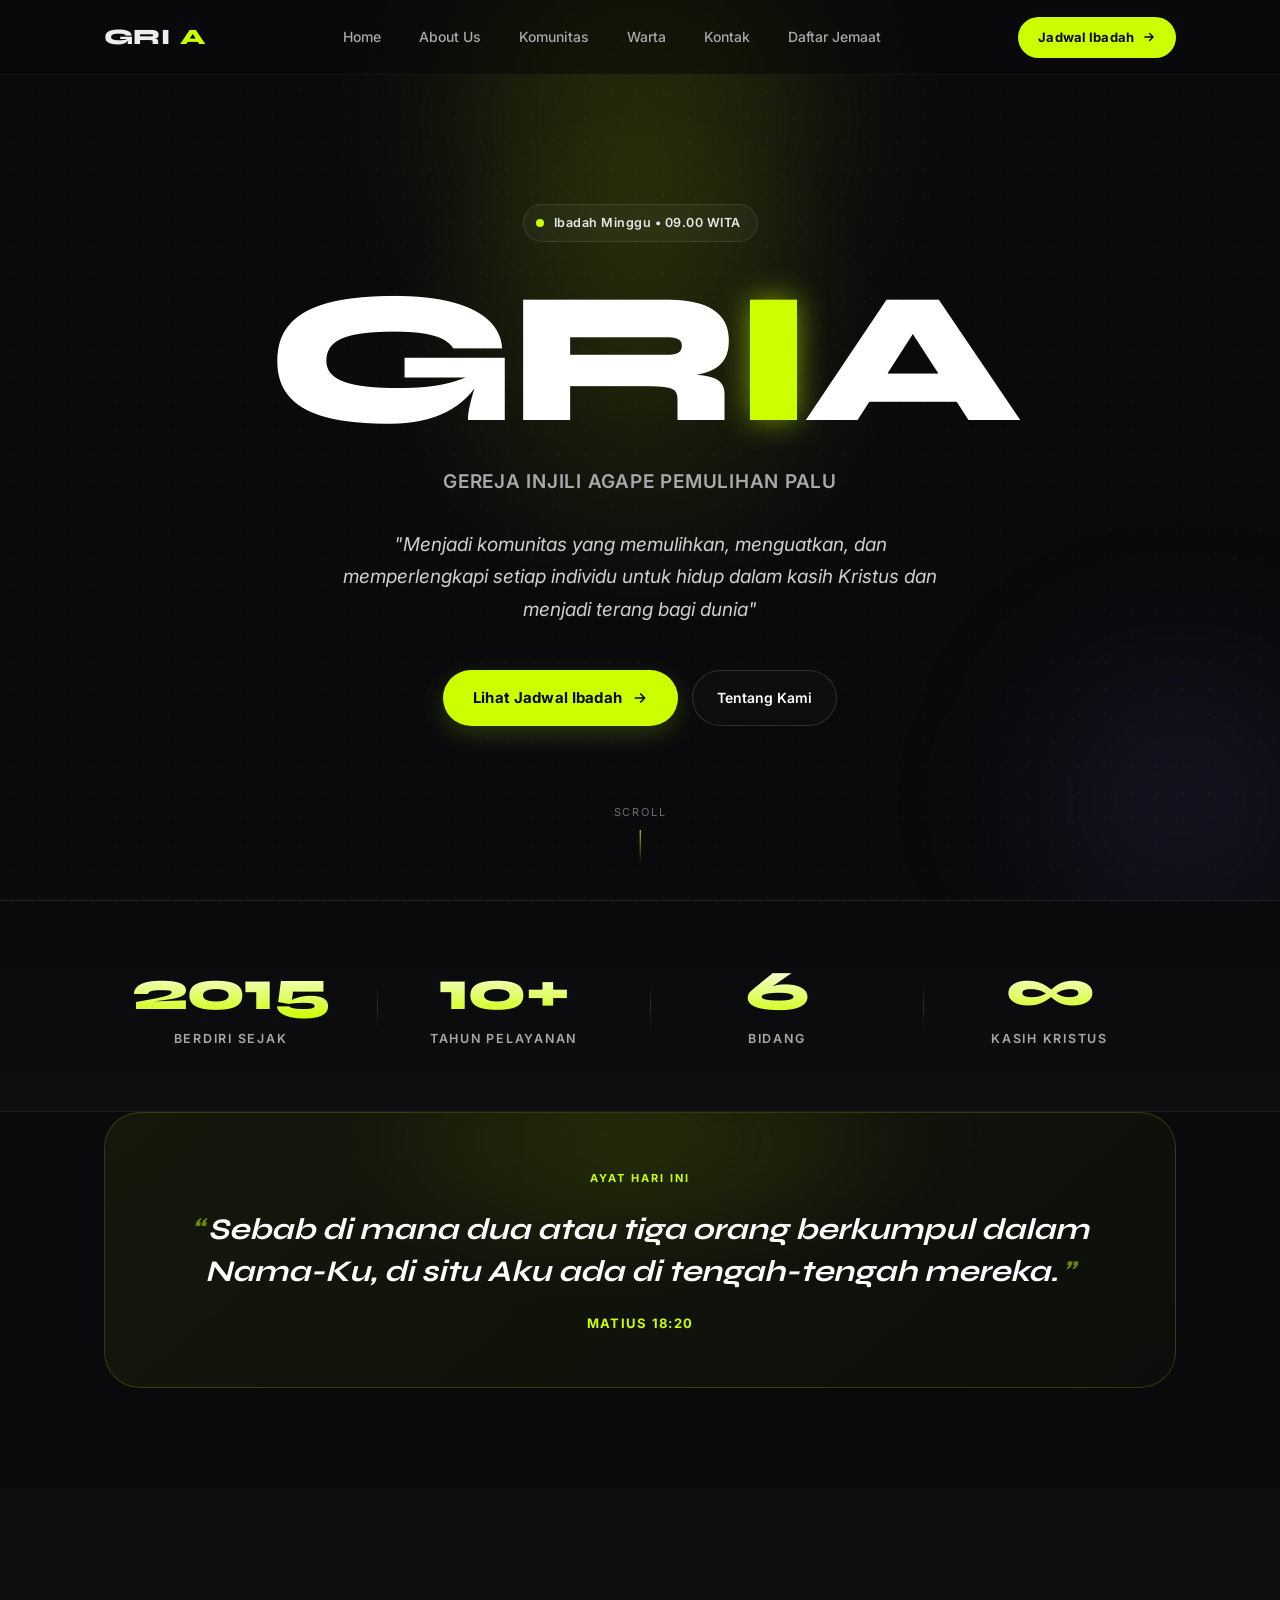
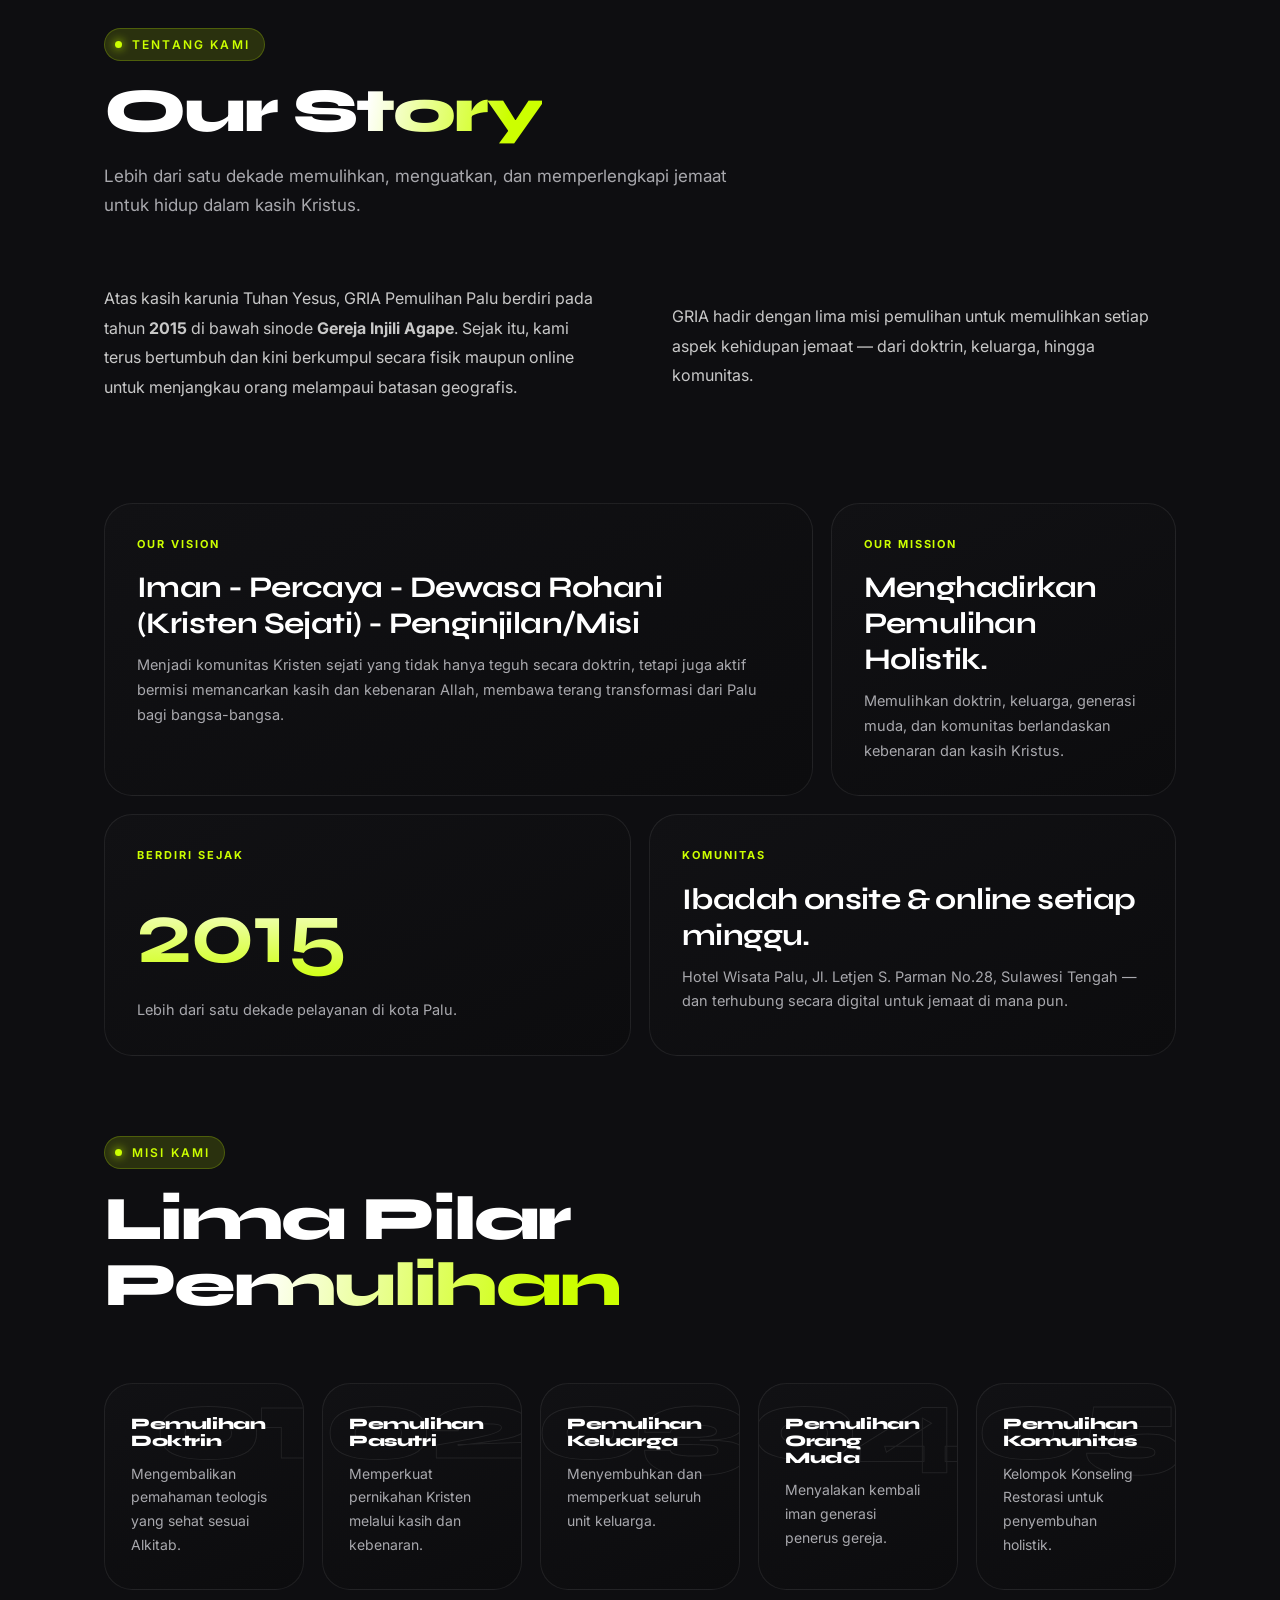
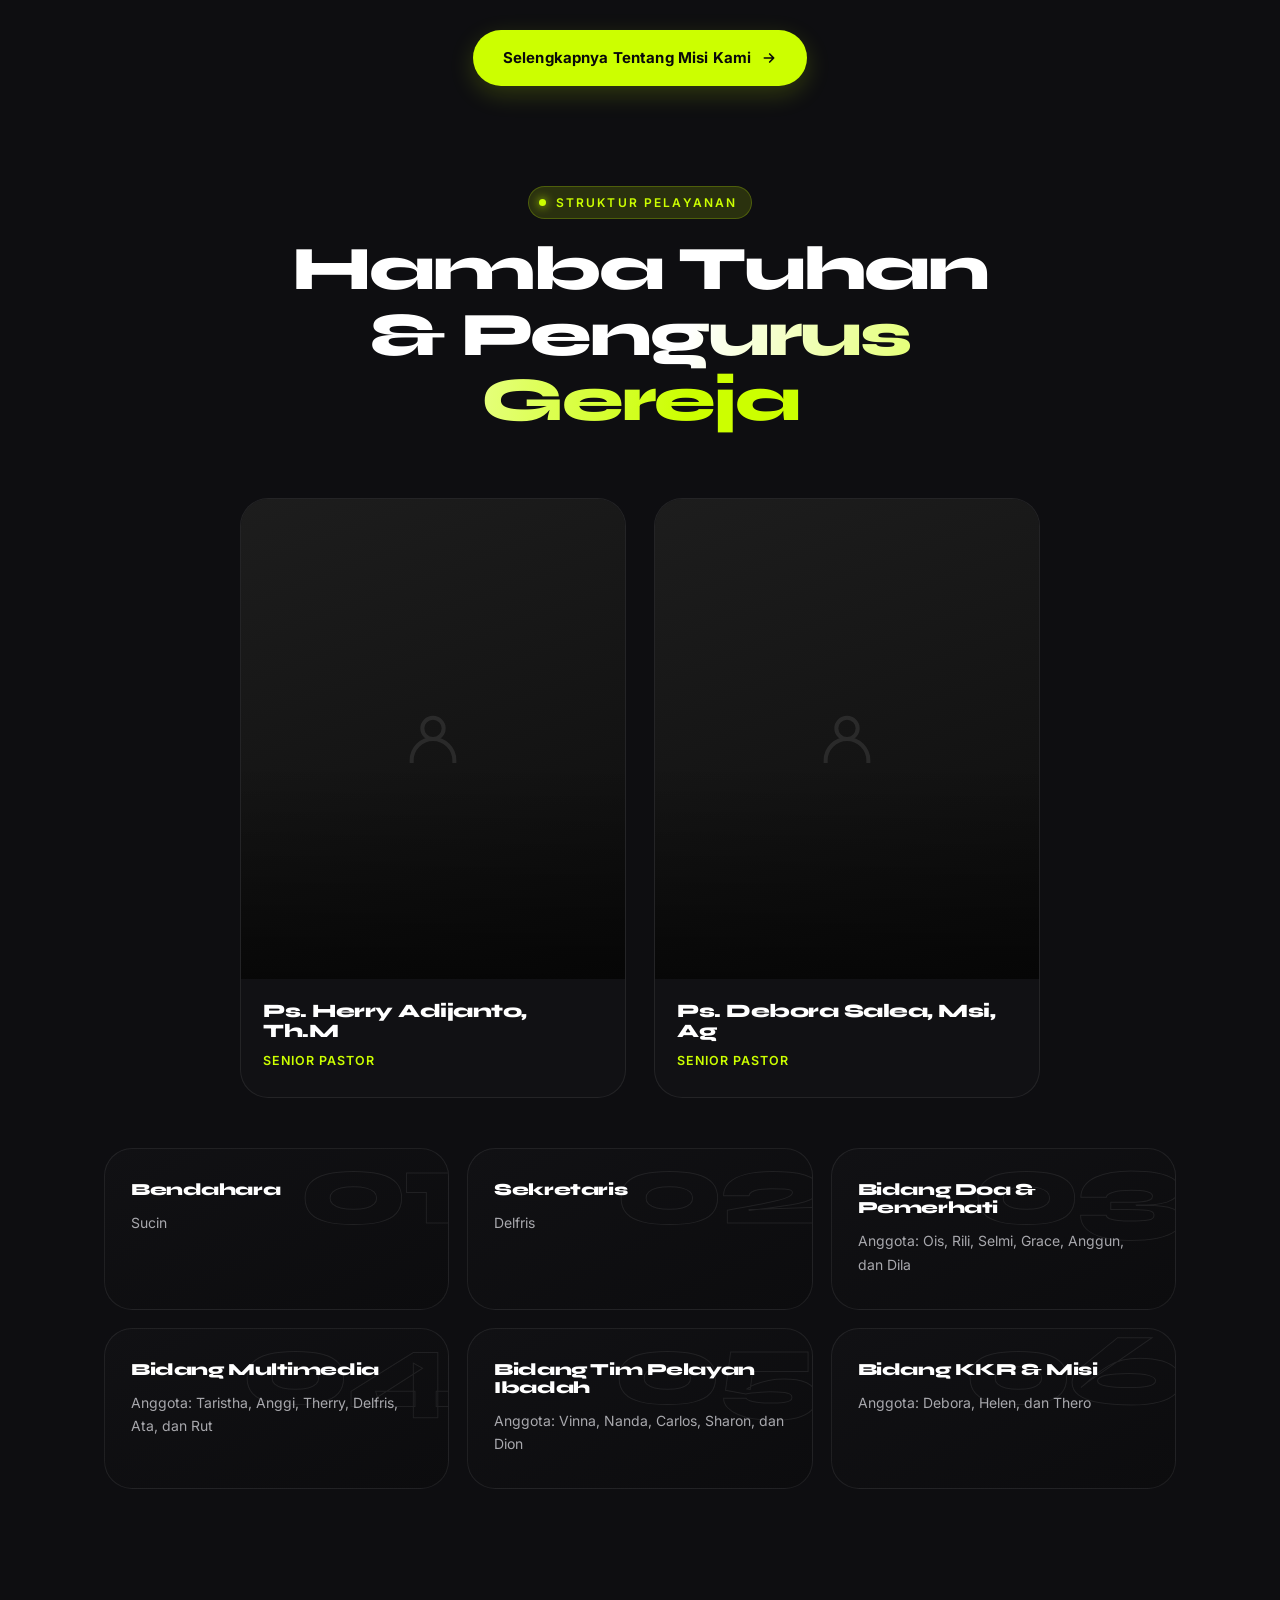
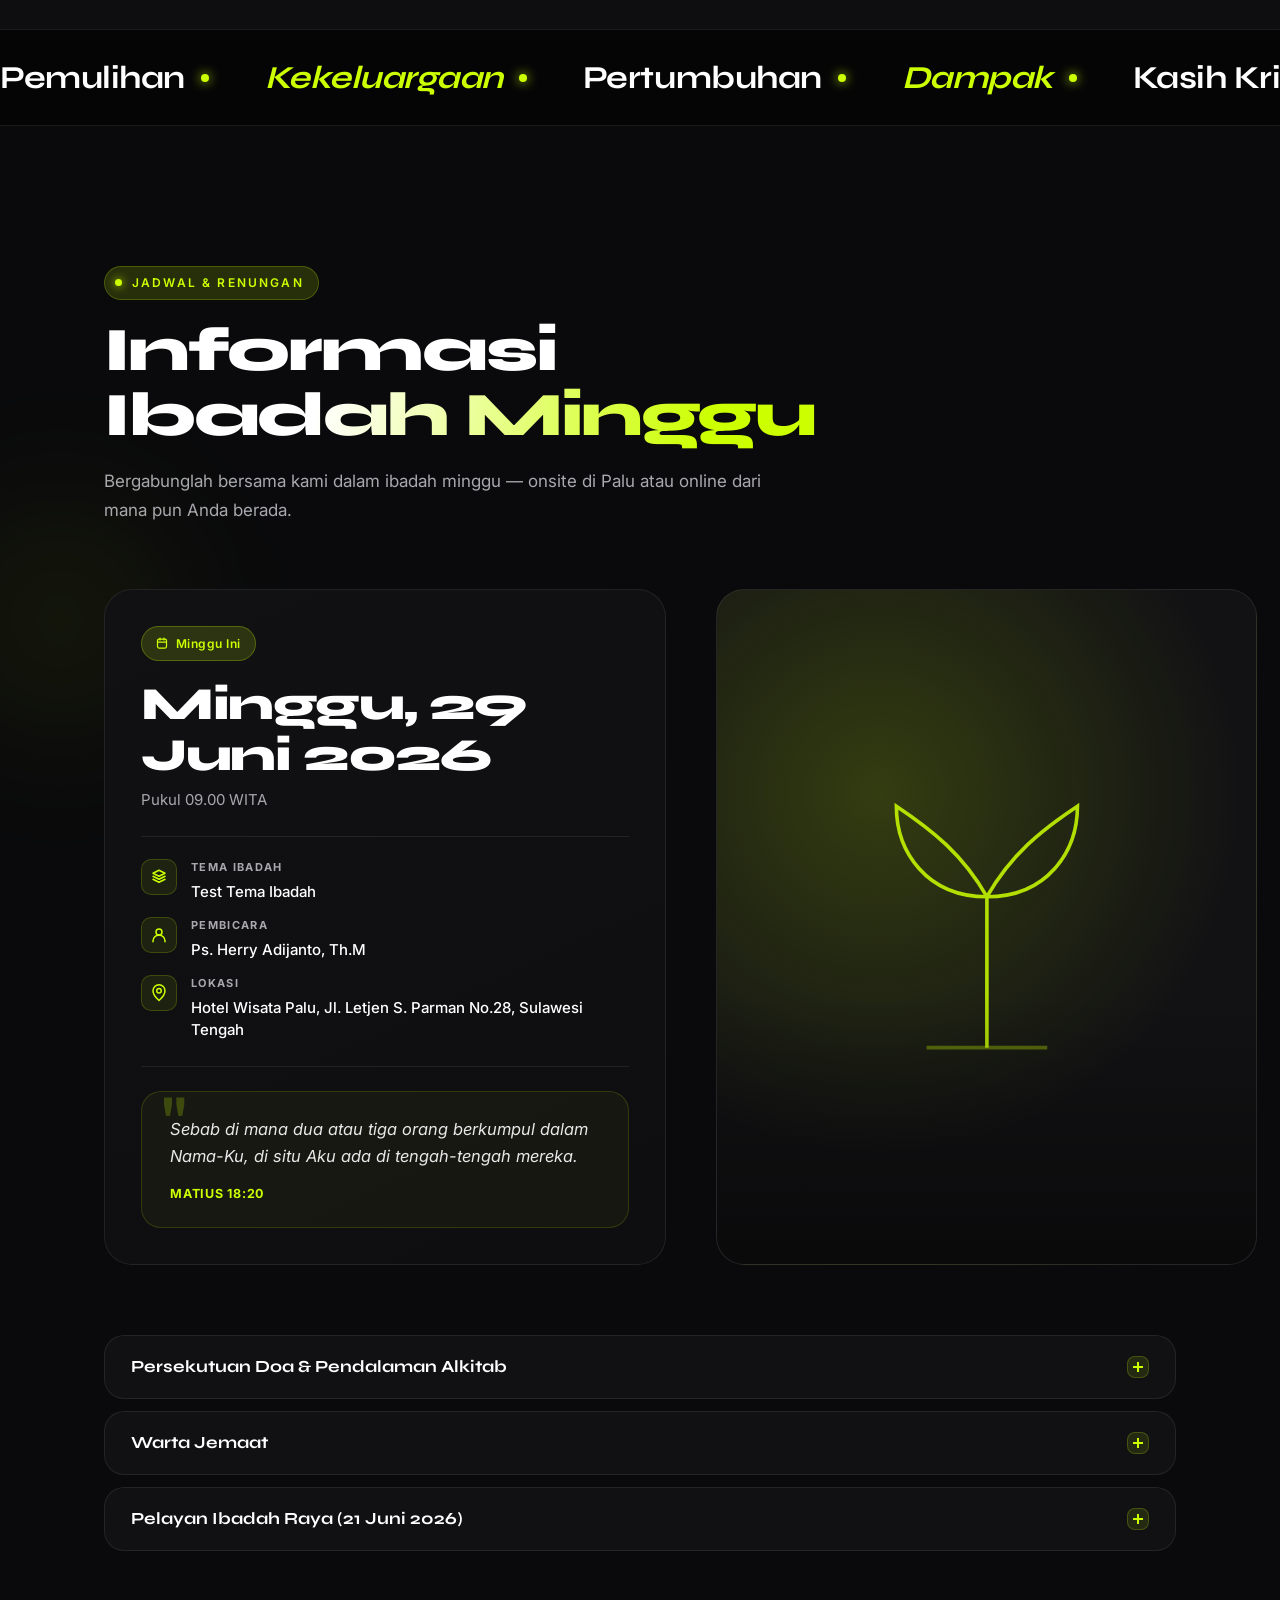
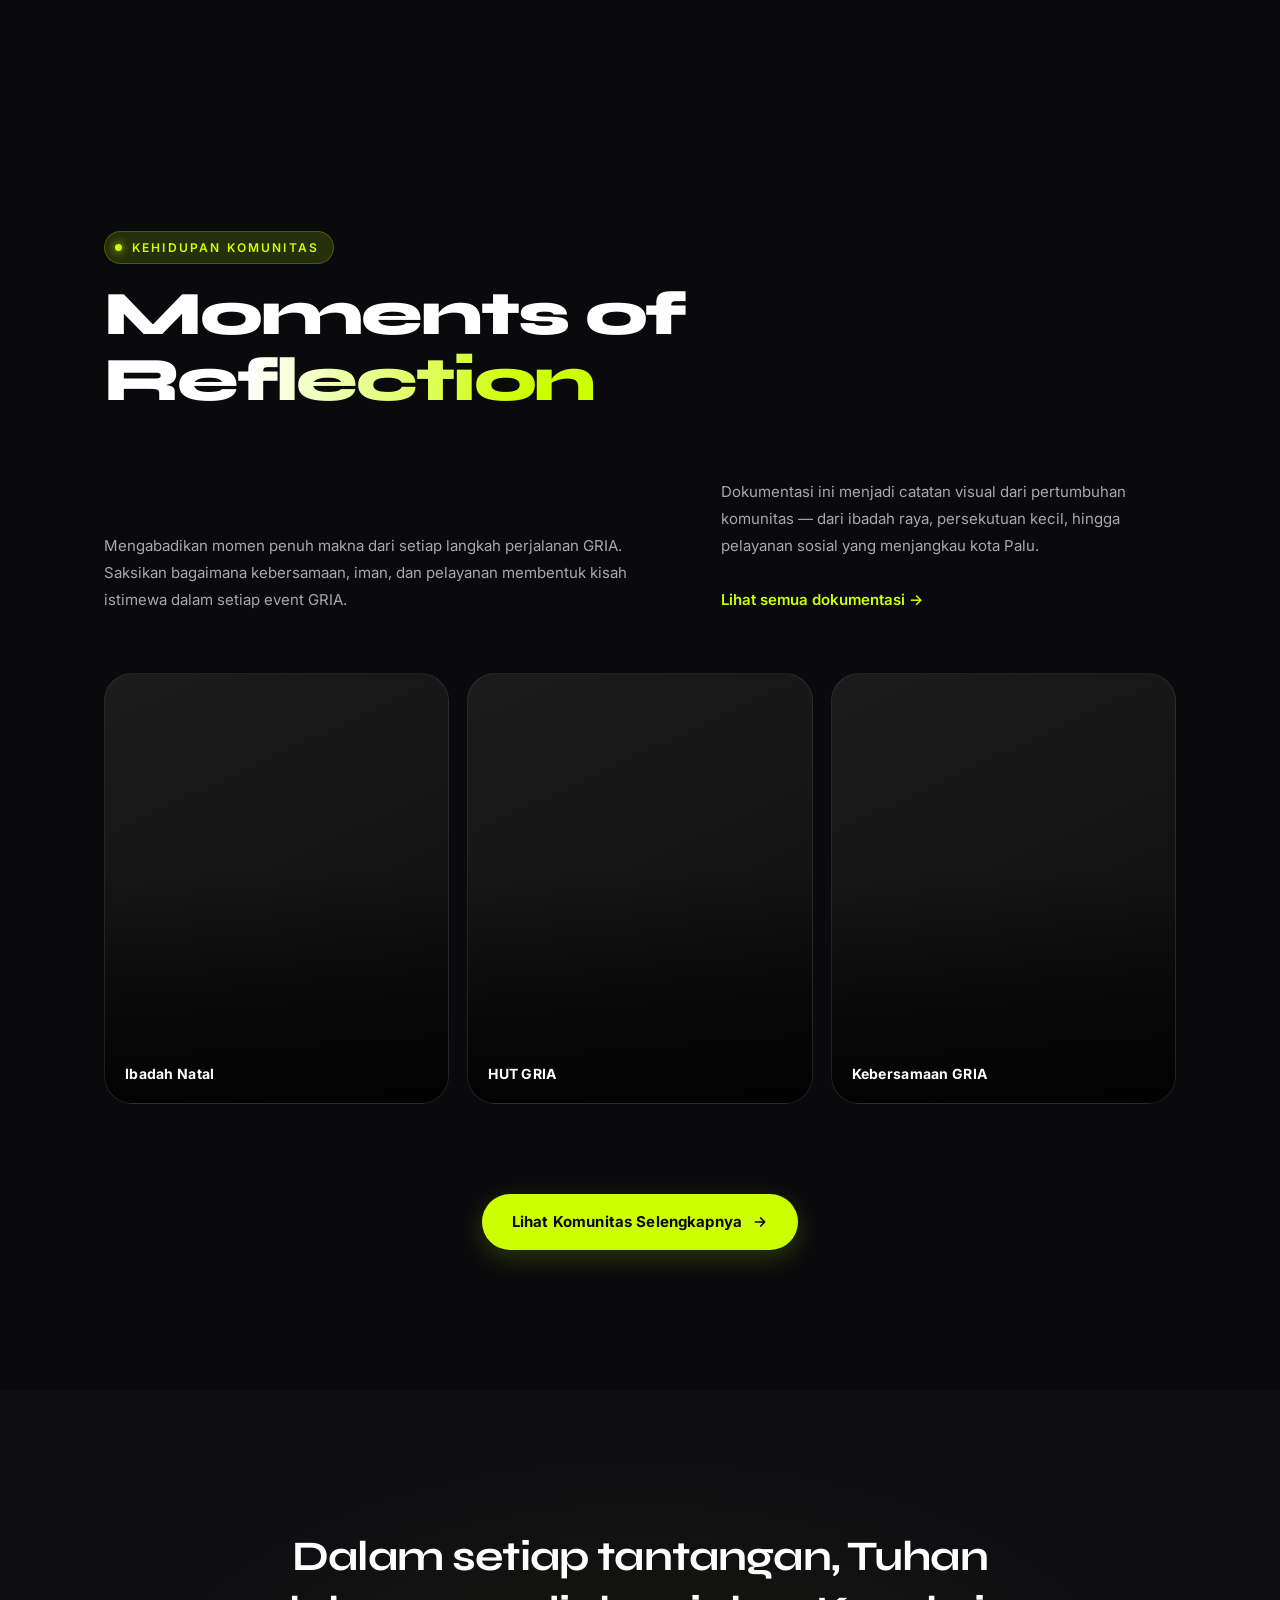
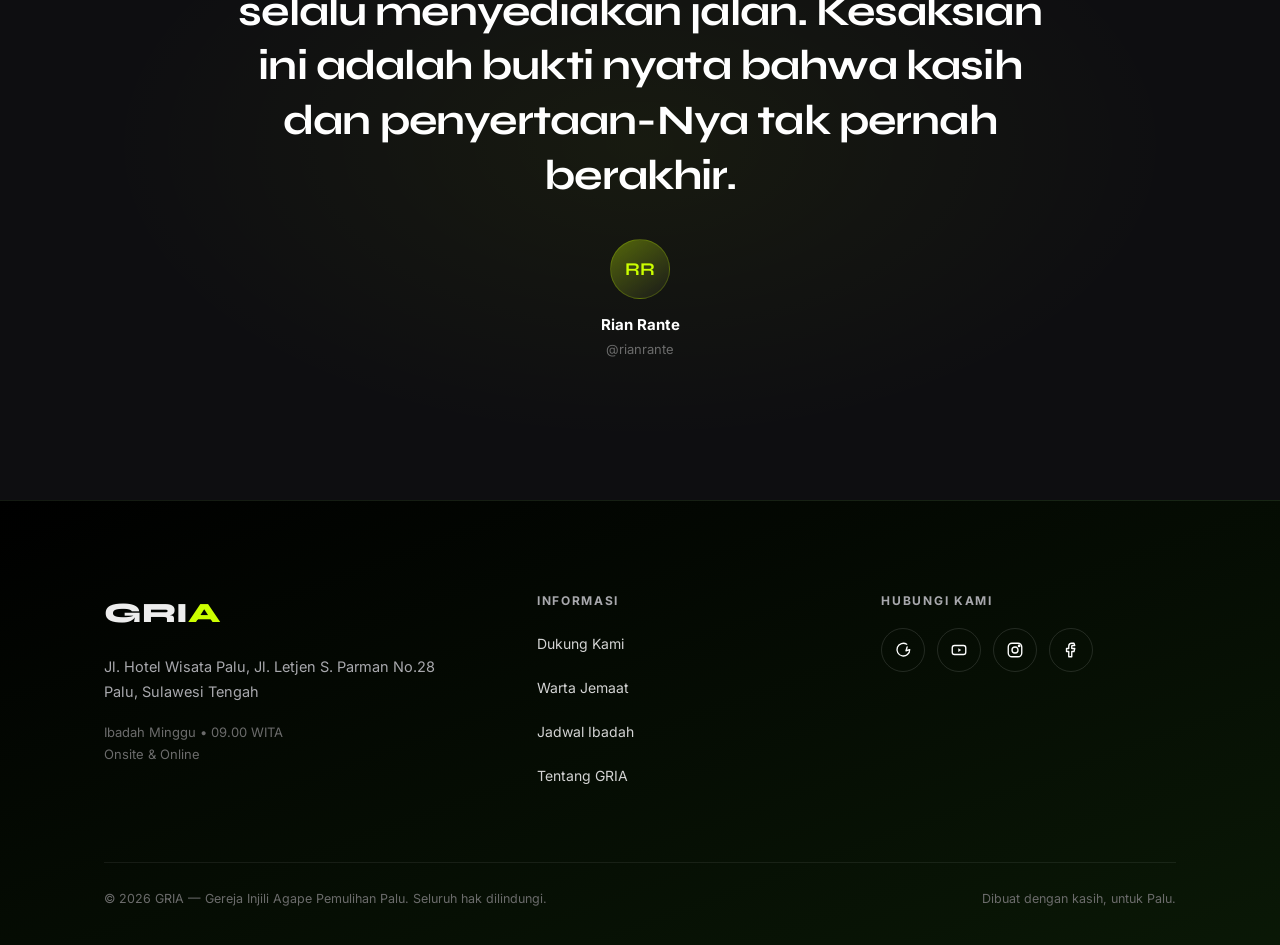
==== index.html @ b5ea7629 "Reframe login → pendaftaran jemaat + onboarding flow - Rename login.html → daftar.html dengan copy m" ====
<!DOCTYPE html>
<html lang="id">
<head>
<meta charset="UTF-8">
<meta name="viewport" content="width=device-width, initial-scale=1.0, viewport-fit=cover">
<meta name="theme-color" content="#0a0a0c">
<title>GRIA — Gereja Injili Agape Pemulihan Palu</title>
<meta name="description" content="Gereja Injili Agape (GRIA) Pemulihan Palu — komunitas yang memulihkan, menguatkan, dan memperlengkapi setiap individu untuk hidup dalam kasih Kristus.">

<!-- Open Graph -->
<meta property="og:title" content="GRIA — Gereja Injili Agape Pemulihan Palu">
<meta property="og:description" content="Komunitas yang memulihkan, menguatkan, dan memperlengkapi setiap individu untuk hidup dalam kasih Kristus.">
<meta property="og:type" content="website">

<link rel="preconnect" href="https://fonts.googleapis.com">
<link rel="preconnect" href="https://fonts.gstatic.com" crossorigin>
<link href="https://fonts.googleapis.com/css2?family=Syne:wght@600;700;800&family=Inter:wght@400;500;600;700&display=swap" rel="stylesheet">

<link rel="stylesheet" href="shared.css">
</head>
<body>

<!-- ============ NAVBAR ============ -->
<nav class="navbar" id="navbar">
  <div id="scrollProgress"></div>
  <div class="navbar-inner">
    <a href="#" class="logo" aria-label="GRIA — Beranda">
      <img src="logo-gria.png" alt="" onerror="this.style.display='none'">
      GRI<span>A</span>
    </a>
    <ul class="nav-links" id="navLinks">
      <li><a href="#home">Home</a></li>
      <li><a href="about-us.html">About Us</a></li>
      <li><a href="komunitas.html">Komunitas</a></li>
      <li><a href="warta.html">Warta</a></li>
      <li><a href="#kontak">Kontak</a></li>
      <li><a href="daftar.html">Daftar Jemaat</a></li>
    </ul>
    <a href="#worship" class="nav-cta">
      Jadwal Ibadah
      <svg width="14" height="14" viewBox="0 0 24 24" fill="none" stroke="currentColor" stroke-width="2.5" stroke-linecap="round" stroke-linejoin="round"><path d="M5 12h14M13 6l6 6-6 6"/></svg>
    </a>
    <button class="nav-toggle" id="navToggle" aria-label="Buka menu navigasi" aria-expanded="false" aria-controls="navLinks">
      <span></span><span></span><span></span>
    </button>
  </div>
</nav>

<!-- ============ HERO ============ -->
<header class="hero" id="home">
  <div class="hero-spotlight" id="heroSpotlight"></div>
  <div class="hero-grain"></div>

  <div class="hero-live" aria-label="Status komunitas">
    <span class="dot" aria-hidden="true"></span>
    Ibadah Minggu • 09.00 WITA
  </div>

  <h1 class="hero-title">GR<span class="lit">I</span>A</h1>
  <p class="hero-subtitle">Gereja Injili Agape Pemulihan Palu</p>
  <p class="hero-tagline">"Menjadi komunitas yang memulihkan, menguatkan, dan memperlengkapi setiap individu untuk hidup dalam kasih Kristus dan menjadi terang bagi dunia"</p>

  <div class="hero-actions">
    <a href="#worship" class="btn-primary">
      Lihat Jadwal Ibadah
      <svg width="16" height="16" viewBox="0 0 24 24" fill="none" stroke="currentColor" stroke-width="2.5" stroke-linecap="round" stroke-linejoin="round"><path d="M5 12h14M13 6l6 6-6 6"/></svg>
    </a>
    <a href="about-us.html" class="btn-ghost">
      Tentang Kami
    </a>
  </div>

  <div class="scroll-cue" aria-hidden="true"><span>Scroll</span><div class="line"></div></div>
</header>

<!-- ============ STATS STRIP ============ -->
<section class="stats-strip reveal" aria-label="Statistik komunitas" style="padding: 50px 0;">
  <div class="container">
    <div class="stats-grid">
      <div class="stat-item">
        <div class="stat-num">2015</div>
        <div class="stat-label">Berdiri Sejak</div>
      </div>
      <div class="stat-item">
        <div class="stat-num" data-count-to="10">10+</div>
        <div class="stat-label">Tahun Pelayanan</div>
      </div>
      <div class="stat-item">
        <div class="stat-num" data-count-to="6">6</div>
        <div class="stat-label">Bidang</div>
      </div>
      <div class="stat-item">
        <div class="stat-num">∞</div>
        <div class="stat-label">Kasih Kristus</div>
      </div>
    </div>
  </div>
</section>

<!-- ============ AYAT HARI INI ============ -->
<section class="daily-verse-section" aria-label="Ayat Hari Ini">
  <div class="container">
    <div class="daily-verse-card reveal">
      <span class="daily-verse-tag">Ayat Hari Ini</span>
      <blockquote class="daily-verse-text" id="dailyVerseText"></blockquote>
      <cite class="daily-verse-ref" id="dailyVerseRef"></cite>
    </div>
  </div>
</section>

<!-- ============ ABOUT ============ -->
<section class="about" id="about">
  <div class="container">
    <div class="section-head reveal">
      <span class="eyebrow">Tentang Kami</span>
      <h2 class="section-title">Our <span class="accent">Story</span></h2>
      <p class="section-lead">Lebih dari satu dekade memulihkan, menguatkan, dan memperlengkapi jemaat untuk hidup dalam kasih Kristus.</p>
    </div>

    <div class="about-story reveal">
      <p>Atas kasih karunia Tuhan Yesus, GRIA Pemulihan Palu berdiri pada tahun <strong>2015</strong> di bawah sinode <strong>Gereja Injili Agape</strong>. Sejak itu, kami terus bertumbuh dan kini berkumpul secara fisik maupun online untuk menjangkau orang melampaui batasan geografis.</p>
      <p>GRIA hadir dengan lima misi pemulihan untuk memulihkan setiap aspek kehidupan jemaat — dari doktrin, keluarga, hingga komunitas.</p>
    </div>

    <!-- BENTO: Vision / Mission -->
    <div class="bento-grid reveal-stagger">
      <article class="bento-card bento-vision">
        <span class="b-label">Our Vision</span>
        <h3 class="b-title"> Iman - Percaya - Dewasa Rohani (Kristen Sejati) - Penginjilan/Misi</h3>
        <p class="b-text">Menjadi komunitas Kristen sejati yang tidak hanya teguh secara doktrin, tetapi juga aktif bermisi memancarkan kasih dan kebenaran Allah, membawa terang transformasi dari Palu bagi bangsa-bangsa.</p>
      </article>

      <article class="bento-card bento-mission">
        <span class="b-label">Our Mission</span>
        <h3 class="b-title">Menghadirkan Pemulihan Holistik.</h3>
        <p class="b-text">Memulihkan doktrin, keluarga, generasi muda, dan komunitas berlandaskan kebenaran dan kasih Kristus.</p>
      </article>

      <article class="bento-card bento-since">
        <span class="b-label">Berdiri Sejak</span>
        <h3 class="b-title">2015</h3>
        <p class="b-text">Lebih dari satu dekade pelayanan di kota Palu.</p>
      </article>

      <article class="bento-card bento-impact">
        <span class="b-label">Komunitas</span>
        <h3 class="b-title">Ibadah onsite & online setiap minggu.</h3>
        <p class="b-text">Hotel Wisata Palu, Jl. Letjen S. Parman No.28, Sulawesi Tengah — dan terhubung secara digital untuk jemaat di mana pun.</p>
      </article>
    </div>

    <!-- 5 MISI PEMULIHAN - RINGKASAN -->
    <div class="section-head reveal">
      <span class="eyebrow">Misi Kami</span>
      <h2 class="section-title">Lima Pilar <span class="accent">Pemulihan</span></h2>
    </div>

    <div class="values-grid reveal-stagger" style="grid-template-columns: repeat(5, 1fr); margin-bottom: 40px;">
      <div class="value-card">
        <span class="num" aria-hidden="true">01</span>
        <h3 style="font-size:16px;">Pemulihan Doktrin</h3>
        <p>Mengembalikan pemahaman teologis yang sehat sesuai Alkitab.</p>
      </div>
      <div class="value-card">
        <span class="num" aria-hidden="true">02</span>
        <h3 style="font-size:16px;">Pemulihan Pasutri</h3>
        <p>Memperkuat pernikahan Kristen melalui kasih dan kebenaran.</p>
      </div>
      <div class="value-card">
        <span class="num" aria-hidden="true">03</span>
        <h3 style="font-size:16px;">Pemulihan Keluarga</h3>
        <p>Menyembuhkan dan memperkuat seluruh unit keluarga.</p>
      </div>
      <div class="value-card">
        <span class="num" aria-hidden="true">04</span>
        <h3 style="font-size:16px;">Pemulihan Orang Muda</h3>
        <p>Menyalakan kembali iman generasi penerus gereja.</p>
      </div>
      <div class="value-card">
        <span class="num" aria-hidden="true">05</span>
        <h3 style="font-size:16px;">Pemulihan Komunitas</h3>
        <p>Kelompok Konseling Restorasi untuk penyembuhan holistik.</p>
      </div>
    </div>

    <div class="reveal" style="text-align:center; margin-bottom: 100px;">
      <a href="about-us.html" class="btn-primary">
        Selengkapnya Tentang Misi Kami
        <svg width="16" height="16" viewBox="0 0 24 24" fill="none" stroke="currentColor" stroke-width="2.5" stroke-linecap="round" stroke-linejoin="round"><path d="M5 12h14M13 6l6 6-6 6"/></svg>
      </a>
    </div>

    <div class="section-head center reveal">
      <span class="eyebrow">Struktur Pelayanan</span>
      <h2 class="section-title">Hamba Tuhan &amp; <span class="accent">Pengurus Gereja</span></h2>
    </div>

    <!-- GEMBALA SIDANG -->
    <div class="pastor-grid reveal-stagger">
      <div class="pastor-card">
        <div class="pastor-photo">
          <img src="foto-ps-herry.jpg" alt="Ps. Herry Adijanto" onerror="this.style.display='none'; this.nextElementSibling.style.display='flex'">
          <svg viewBox="0 0 24 24" fill="none" stroke="currentColor" stroke-width="1.5" style="display:none" aria-hidden="true"><circle cx="12" cy="8" r="4"/><path d="M4 21v-1a8 8 0 0 1 16 0v1"/></svg>
        </div>
        <div class="pastor-info">
          <h3>Ps. Herry Adijanto, Th.M</h3>
          <span class="role">Senior Pastor</span>
        </div>
      </div>
      <div class="pastor-card">
        <div class="pastor-photo">
          <img src="foto-ps-debora.jpg" alt="Ps. Debora Salea" onerror="this.style.display='none'; this.nextElementSibling.style.display='flex'">
          <svg viewBox="0 0 24 24" fill="none" stroke="currentColor" stroke-width="1.5" style="display:none" aria-hidden="true"><circle cx="12" cy="8" r="4"/><path d="M4 21v-1a8 8 0 0 1 16 0v1"/></svg>
        </div>
        <div class="pastor-info">
          <h3>Ps. Debora Salea, Msi, Ag</h3>
          <span class="role">Senior Pastor</span>
        </div>
      </div>
    </div>

    <!-- PENGURUS & BIDANG -->
    <div class="values-grid values-grid-3 reveal-stagger" style="margin-top:50px;">
      <div class="value-card">
        <span class="num" aria-hidden="true">01</span>
        <h3 style="font-size:17px;">Bendahara</h3>
        <p>Sucin</p>
      </div>
      <div class="value-card">
        <span class="num" aria-hidden="true">02</span>
        <h3 style="font-size:17px;">Sekretaris</h3>
        <p>Delfris</p>
      </div>
      <div class="value-card">
        <span class="num" aria-hidden="true">03</span>
        <h3 style="font-size:17px;">Bidang Doa &amp; Pemerhati</h3>
        <p>Anggota: Ois, Rili, Selmi, Grace, Anggun, dan Dila</p>
      </div>
      <div class="value-card">
        <span class="num" aria-hidden="true">04</span>
        <h3 style="font-size:17px;">Bidang Multimedia</h3>
        <p>Anggota: Taristha, Anggi, Therry, Delfris, Ata, dan Rut</p>
      </div>
      <div class="value-card">
        <span class="num" aria-hidden="true">05</span>
        <h3 style="font-size:17px;">Bidang Tim Pelayan Ibadah</h3>
        <p>Anggota: Vinna, Nanda, Carlos, Sharon, dan Dion</p>
      </div>
      <div class="value-card">
        <span class="num" aria-hidden="true">06</span>
        <h3 style="font-size:17px;">Bidang KKR &amp; Misi</h3>
        <p>Anggota: Debora, Helen, dan Thero</p>
      </div>
    </div>
  </div>
</section>

<!-- ============ MARQUEE ============ -->
<div class="marquee" aria-hidden="true">
  <div class="marquee-track">
    <span class="marquee-item">Pemulihan <span class="dot"></span></span>
    <span class="marquee-item"><span class="accent">Kekeluargaan</span> <span class="dot"></span></span>
    <span class="marquee-item">Pertumbuhan <span class="dot"></span></span>
    <span class="marquee-item"><span class="accent">Dampak</span> <span class="dot"></span></span>
    <span class="marquee-item">Kasih Kristus <span class="dot"></span></span>
    <!-- Duplicate for seamless loop -->
    <span class="marquee-item">Pemulihan <span class="dot"></span></span>
    <span class="marquee-item"><span class="accent">Kekeluargaan</span> <span class="dot"></span></span>
    <span class="marquee-item">Pertumbuhan <span class="dot"></span></span>
    <span class="marquee-item"><span class="accent">Dampak</span> <span class="dot"></span></span>
    <span class="marquee-item">Kasih Kristus <span class="dot"></span></span>
  </div>
</div>

<!-- ============ WORSHIP INFO ============ -->
<section class="worship" id="worship">
  <div class="container">
    <div class="section-head reveal">
      <span class="eyebrow">Jadwal &amp; Renungan</span>
      <h2 class="section-title">Informasi <span class="accent">Ibadah Minggu</span></h2>
      <p class="section-lead">Bergabunglah bersama kami dalam ibadah minggu — onsite di Palu atau online dari mana pun Anda berada.</p>
    </div>

    <div class="worship-top reveal">
      <div class="worship-info-card">
        <span class="worship-date-badge">
          <svg width="12" height="12" viewBox="0 0 24 24" fill="none" stroke="currentColor" stroke-width="2.5" stroke-linecap="round" stroke-linejoin="round" aria-hidden="true"><rect x="3" y="4" width="18" height="18" rx="3"/><path d="M3 10h18M8 2v4M16 2v4"/></svg>
          Minggu Ini
        </span>
        <p class="worship-date"><!-- IBADAH_TANGGAL -->Minggu, 29 Juni 2026<!-- /IBADAH_TANGGAL --></p>
        <p class="worship-time">Pukul 09.00 WITA</p>

        <div class="worship-meta">
          <div class="worship-meta-row">
            <div class="icon" aria-hidden="true">
              <svg viewBox="0 0 24 24" fill="none" stroke="currentColor" stroke-width="2" stroke-linecap="round" stroke-linejoin="round"><path d="M12 3l8 4-8 4-8-4 8-4zM4 11l8 4 8-4M4 15l8 4 8-4"/></svg>
            </div>
            <div class="meta-content">
              <div class="meta-label">Tema Ibadah</div>
              <div class="meta-value"><!-- IBADAH_TEMA -->Test Tema Ibadah<!-- /IBADAH_TEMA --></div>
            </div>
          </div>
          <div class="worship-meta-row">
            <div class="icon" aria-hidden="true">
              <svg viewBox="0 0 24 24" fill="none" stroke="currentColor" stroke-width="2" stroke-linecap="round" stroke-linejoin="round"><circle cx="12" cy="8" r="4"/><path d="M4 21v-1a8 8 0 0 1 16 0v1"/></svg>
            </div>
            <div class="meta-content">
              <div class="meta-label">Pembicara</div>
              <div class="meta-value"><!-- IBADAH_PEMBICARA -->Ps. Herry Adijanto, Th.M<!-- /IBADAH_PEMBICARA --></div>
            </div>
          </div>
          <div class="worship-meta-row">
            <div class="icon" aria-hidden="true">
              <svg viewBox="0 0 24 24" fill="none" stroke="currentColor" stroke-width="2" stroke-linecap="round" stroke-linejoin="round"><path d="M12 22s-8-7-8-13a8 8 0 1 1 16 0c0 6-8 13-8 13z"/><circle cx="12" cy="9" r="3"/></svg>
            </div>
            <div class="meta-content">
              <div class="meta-label">Lokasi</div>
              <div class="meta-value">Hotel Wisata Palu, Jl. Letjen S. Parman No.28, Sulawesi Tengah</div>
            </div>
          </div>
        </div>

        <div class="verse-box">
          <p>Sebab di mana dua atau tiga orang berkumpul dalam Nama-Ku, di situ Aku ada di tengah-tengah mereka.<span>Matius 18:20</span></p>
        </div>
      </div>

      <!-- Setiap Jumat: ganti src dengan poster tema ibadah minggu ini -->
      <div class="verse-illustration">
        <img src="tema-ibadah-minggu-ini.jpg" alt="Poster tema ibadah minggu ini" onerror="this.style.display='none'; this.nextElementSibling.style.display='flex'">
        <svg viewBox="0 0 100 100" fill="none" stroke="#ccff00" stroke-width="1.2" style="display:none;width:56%;" aria-hidden="true">
          <path d="M50 90 V40 M50 40 C30 40 20 25 20 10 C32 18 42 26 50 40 C58 26 68 18 80 10 C80 25 70 40 50 40Z"/>
          <path d="M30 90 H70" stroke-opacity="0.4"/>
        </svg>
      </div>
    </div>

    <div class="accordion reveal" id="accordion">
      <div class="accordion-item">
        <button class="accordion-trigger" aria-expanded="false">Persekutuan Doa &amp; Pendalaman Alkitab <span class="plus" aria-hidden="true"></span></button>
        <div class="accordion-panel">
          <div class="accordion-panel-inner">
            Mari bertumbuh bersama dalam firman dan doa. Persekutuan ini menjadi ruang bagi jemaat untuk saling menguatkan, mendalami Alkitab, dan membawa setiap pergumulan dalam doa bersama.
            <br><br>
            <strong style="color:#fff;">Jadwal:</strong> Setiap Selasa, pukul 19.00 WITA<br>
            <strong style="color:#fff;">Tempat:</strong> Akan diinformasikan melalui grup WhatsApp jemaat
          </div>
        </div>
      </div>

      <div class="accordion-item">
        <button class="accordion-trigger" aria-expanded="false">Warta Jemaat <span class="plus" aria-hidden="true"></span></button>
        <div class="accordion-panel">
          <div class="accordion-panel-inner">
            Jadwal pelayanan mingguan, laporan persembahan, dan informasi umum jemaat dimuat lengkap di halaman Warta Jemaat — diupdate setiap minggu.
            <br><br>
            <a href="warta.html" style="color:var(--neon);font-weight:600;">Lihat Warta Jemaat Lengkap →</a>
          </div>
        </div>
      </div>

      <div class="accordion-item">
        <button class="accordion-trigger" aria-expanded="false">Pelayan Ibadah Raya (21 Juni 2026) <span class="plus" aria-hidden="true"></span></button>
        <div class="accordion-panel">
          <div class="accordion-panel-inner">
            <ul class="serv-list">
              <li><b>Khotbah</b><span>Ps. Herry Adijanto</span></li>
              <li><b>Liturgos</b><span>Tim Liturgi</span></li>
              <li><b>Operator LCD</b><span>Tim Multimedia</span></li>
              <li><b>Singers</b><span>Tim Pujian</span></li>
              <li><b>Doa Syafaat</b><span>Tim Doa</span></li>
              <li><b>Usher &amp; Kolekan</b><span>Tim Usher</span></li>
            </ul>
          </div>
        </div>
      </div>
    </div>
  </div>
</section>

<!-- ============ MOMENTS ============ -->
<section id="komunitas">
  <div class="container">
    <div class="section-head reveal">
      <span class="eyebrow">Kehidupan Komunitas</span>
      <h2 class="section-title">Moments of <span class="accent">Reflection</span></h2>
    </div>

    <div class="moments-intro reveal">
      <p>Mengabadikan momen penuh makna dari setiap langkah perjalanan GRIA. Saksikan bagaimana kebersamaan, iman, dan pelayanan membentuk kisah istimewa dalam setiap event GRIA.</p>
      <p>Dokumentasi ini menjadi catatan visual dari pertumbuhan komunitas — dari ibadah raya, persekutuan kecil, hingga pelayanan sosial yang menjangkau kota Palu.<br><br>
        <a href="https://drive.google.com/" target="_blank" rel="noopener" style="color:var(--neon);font-weight:600;">Lihat semua dokumentasi →</a>
      </p>
    </div>

    <div class="photo-grid-3 reveal-stagger">
      <div class="photo-frame">
        <img src="foto-ibadah-natal.jpg" alt="Ibadah Natal" onerror="this.style.display='none'">
        <span>Ibadah Natal</span>
      </div>
      <div class="photo-frame">
        <img src="foto-hut-gria.jpg" alt="HUT GRIA" onerror="this.style.display='none'">
        <span>HUT GRIA</span>
      </div>
      <div class="photo-frame">
        <img src="foto-kebersamaan-gria.jpg" alt="Kebersamaan GRIA" onerror="this.style.display='none'">
        <span>Kebersamaan GRIA</span>
      </div>
    </div>

    <div class="reveal" style="text-align:center;">
      <a href="komunitas.html" class="btn-primary">
        Lihat Komunitas Selengkapnya
        <svg width="16" height="16" viewBox="0 0 24 24" fill="none" stroke="currentColor" stroke-width="2.5" stroke-linecap="round" stroke-linejoin="round"><path d="M5 12h14M13 6l6 6-6 6"/></svg>
      </a>
    </div>
  </div>
</section>

<!-- ============ TESTIMONIAL ============ -->
<section class="testimonial">
  <div class="container">
    <div class="reveal">
      <blockquote>Dalam setiap tantangan, Tuhan selalu menyediakan jalan. Kesaksian ini adalah bukti nyata bahwa kasih dan penyertaan-Nya tak pernah berakhir.</blockquote>
      <div class="testimonial-avatar">RR</div>
      <div class="testimonial-name">Rian Rante</div>
      <div class="testimonial-handle">@rianrante</div>
    </div>
  </div>
</section>

<!-- ============ FOOTER ============ -->
<footer id="kontak">
  <div class="container">
    <div class="footer-top">
      <div>
        <div class="footer-logo">GRI<span>A</span></div>
        <p>Jl. Hotel Wisata Palu, Jl. Letjen S. Parman No.28 Palu, Sulawesi Tengah</p>
        <p style="margin-top:16px;font-size:13px;color:var(--grey-dim);">Ibadah Minggu • 09.00 WITA<br>Onsite &amp; Online</p>
      </div>
      <div>
        <div class="footer-heading">Informasi</div>
        <div class="footer-links">
          <a href="yayasan.html">Dukung Kami</a>
          <a href="warta.html">Warta Jemaat</a>
          <a href="#worship">Jadwal Ibadah</a>
          <a href="about-us.html">Tentang GRIA</a>
        </div>
      </div>
      <div>
        <div class="footer-heading">Hubungi Kami</div>
        <div class="social-row">
          <a href="https://wa.me/62xxxxxxxxxx" target="_blank" rel="noopener" aria-label="WhatsApp">
            <svg viewBox="0 0 24 24" fill="none" stroke-width="1.8" stroke-linecap="round" stroke-linejoin="round"><path d="M21 11.5a8.5 8.5 0 1 1-4-7.2M21 11.5 16 13l1.5-5"/></svg>
          </a>
          <a href="https://youtube.com/@GRIAPemulihanPalu" target="_blank" rel="noopener" aria-label="YouTube">
            <svg viewBox="0 0 24 24" fill="none" stroke-width="1.8" stroke-linecap="round" stroke-linejoin="round"><rect x="3" y="6" width="18" height="12" rx="3"/><path d="M11 9.5 15 12l-4 2.5z" fill="currentColor" stroke="none"/></svg>
          </a>
          <a href="https://instagram.com/gria.palu" target="_blank" rel="noopener" aria-label="Instagram">
            <svg viewBox="0 0 24 24" fill="none" stroke-width="1.8" stroke-linecap="round" stroke-linejoin="round"><rect x="3" y="3" width="18" height="18" rx="5"/><circle cx="12" cy="12" r="4"/><circle cx="17.5" cy="6.5" r="1" fill="currentColor"/></svg>
          </a>
          <a href="https://facebook.com/gria.palu" target="_blank" rel="noopener" aria-label="Facebook">
            <svg viewBox="0 0 24 24" fill="none" stroke-width="1.8" stroke-linecap="round" stroke-linejoin="round"><path d="M16 3h-3a4 4 0 0 0-4 4v3H6v4h3v7h4v-7h3l1-4h-4V7a1 1 0 0 1 1-1h3z"/></svg>
          </a>
        </div>
      </div>
    </div>
    <div class="footer-bottom">
      <span>© 2026 GRIA — Gereja Injili Agape Pemulihan Palu. Seluruh hak dilindungi.</span>
      <span>Dibuat dengan kasih, untuk Palu.</span>
    </div>
  </div>
</footer>

<!-- ============ STICKY MOBILE CTA ============ -->
<aside class="sticky-cta" id="stickyCta" role="complementary" aria-label="Ajakan bergabung komunitas">
  <span class="text">Ikuti ibadah minggu ini</span>
  <a href="#worship" class="btn-mini">
    Lihat
    <svg viewBox="0 0 24 24" fill="none" stroke="currentColor" stroke-width="2.5" stroke-linecap="round" stroke-linejoin="round"><path d="M5 12h14M13 6l6 6-6 6"/></svg>
  </a>
</aside>

<script>
(function(){
  "use strict";

  /* ---------- Mobile nav toggle ---------- */
  var navToggle = document.getElementById('navToggle');
  var navLinks = document.getElementById('navLinks');
  if(navToggle && navLinks){
    navToggle.addEventListener('click', function(){
      var open = navLinks.classList.toggle('is-open');
      navToggle.classList.toggle('is-open', open);
      navToggle.setAttribute('aria-expanded', open ? 'true' : 'false');
    });
    navLinks.querySelectorAll('a').forEach(function(link){
      link.addEventListener('click', function(){
        navLinks.classList.remove('is-open');
        navToggle.classList.remove('is-open');
        navToggle.setAttribute('aria-expanded', 'false');
      });
    });
  }

  /* ---------- Scroll reveal via IntersectionObserver ---------- */
  var revealEls = document.querySelectorAll('.reveal, .reveal-stagger');
  if('IntersectionObserver' in window){
    var io = new IntersectionObserver(function(entries){
      entries.forEach(function(entry){
        if(entry.isIntersecting){
          entry.target.classList.add('is-visible');
          io.unobserve(entry.target);
        }
      });
    }, { threshold: 0.12, rootMargin: '0px 0px -40px 0px' });
    revealEls.forEach(function(el){ io.observe(el); });
  } else {
    revealEls.forEach(function(el){ el.classList.add('is-visible'); });
  }

  /* Stagger delay for children inside .reveal-stagger */
  document.querySelectorAll('.reveal-stagger').forEach(function(group){
    Array.prototype.forEach.call(group.children, function(child, i){
      child.style.transitionDelay = (i * 90) + 'ms';
    });
  });

  /* ---------- Accordion ---------- */
  document.querySelectorAll('.accordion-trigger').forEach(function(btn){
    btn.addEventListener('click', function(){
      var item = btn.closest('.accordion-item');
      var panel = item.querySelector('.accordion-panel');
      var isOpen = item.classList.contains('is-open');

      item.parentElement.querySelectorAll('.accordion-item').forEach(function(other){
        if(other !== item){
          other.classList.remove('is-open');
          var p = other.querySelector('.accordion-panel');
          if(p) p.style.maxHeight = null;
          var t = other.querySelector('.accordion-trigger');
          if(t) t.setAttribute('aria-expanded','false');
        }
      });

      if(isOpen){
        item.classList.remove('is-open');
        panel.style.maxHeight = null;
        btn.setAttribute('aria-expanded','false');
      } else {
        item.classList.add('is-open');
        panel.style.maxHeight = panel.scrollHeight + 'px';
        btn.setAttribute('aria-expanded','true');
      }
    });
  });

  /* ---------- Navbar scroll state + progress bar ---------- */
  var nav = document.getElementById('navbar');
  var progressBar = document.getElementById('scrollProgress');
  var stickyCta = document.getElementById('stickyCta');
  var lastScroll = 0;
  function onScroll(){
    var y = window.scrollY;
    if(nav){
      nav.classList.toggle('is-scrolled', y > 40);
    }
    if(progressBar){
      var max = document.body.scrollHeight - window.innerHeight;
      var scrolled = max > 0 ? (y / max) * 100 : 0;
      progressBar.style.width = scrolled + '%';
    }
    if(stickyCta){
      var showAt = window.innerHeight * 0.8;
      var nearBottom = (document.body.scrollHeight - window.innerHeight - y) < 280;
      stickyCta.classList.toggle('is-visible', y > showAt && !nearBottom);
    }
    lastScroll = y;
  }
  window.addEventListener('scroll', onScroll, { passive: true });
  onScroll();

  /* ---------- Hero spotlight (follows cursor) ---------- */
  var spotlight = document.getElementById('heroSpotlight');
  var hero = document.querySelector('.hero');
  if(spotlight && hero && window.matchMedia('(hover:hover)').matches){
    hero.addEventListener('mousemove', function(e){
      var rect = hero.getBoundingClientRect();
      var x = ((e.clientX - rect.left) / rect.width) * 100;
      var y = ((e.clientY - rect.top) / rect.height) * 100;
      spotlight.style.setProperty('--mx', x + '%');
      spotlight.style.setProperty('--my', y + '%');
    });
  }

  /* ---------- Count-up animation for stats ---------- */
  var counters = document.querySelectorAll('[data-count-to]');
  var prefersReduced = window.matchMedia('(prefers-reduced-motion: reduce)').matches;
  if(counters.length && 'IntersectionObserver' in window && !prefersReduced){
    var cio = new IntersectionObserver(function(entries){
      entries.forEach(function(entry){
        if(!entry.isIntersecting) return;
        var el = entry.target;
        var end = parseInt(el.getAttribute('data-count-to'), 10);
        var originalText = el.textContent;
        var suffix = originalText.replace(/[0-9]/g, '');
        var duration = 1400;
        var start = 0;
        var startTime = null;
        function step(ts){
          if(!startTime) startTime = ts;
          var p = Math.min((ts - startTime) / duration, 1);
          var eased = 1 - Math.pow(1 - p, 3);
          var val = Math.round(start + (end - start) * eased);
          el.textContent = val + suffix;
          if(p < 1) requestAnimationFrame(step);
          else el.textContent = end + suffix;
        }
        requestAnimationFrame(step);
        cio.unobserve(el);
      });
    }, { threshold: 0.6 });
    counters.forEach(function(c){ cio.observe(c); });
  }

  /* ---------- Ayat Hari Ini ---------- */
  var verses = [
    { text: "Karena begitu besar kasih Allah akan dunia ini, sehingga Ia telah mengaruniakan Anak-Nya yang tunggal, supaya setiap orang yang percaya kepada-Nya tidak binasa, melainkan beroleh hidup yang kekal.", ref: "Yohanes 3:16" },
    { text: "Sebab Aku ini mengetahui rancangan-rancangan apa yang ada pada-Ku mengenai kamu, demikianlah firman TUHAN, yaitu rancangan damai sejahtera dan bukan rancangan kecelakaan, untuk memberikan kepadamu hari depan yang penuh harapan.", ref: "Yeremia 29:11" },
    { text: "Janganlah takut, sebab Aku menyertai engkau, janganlah bimbang, sebab Aku ini Allahmu; Aku akan meneguhkan, bahkan akan menolong engkau; Aku akan memegang engkau dengan tangan kanan-Ku yang membawa kemenangan.", ref: "Yesaya 41:10" },
    { text: "Sebab di mana dua atau tiga orang berkumpul dalam Nama-Ku, di situ Aku ada di tengah-tengah mereka.", ref: "Matius 18:20" },
    { text: "Segala perkara dapat kutanggung di dalam Dia yang memberi kekuatan kepadaku.", ref: "Filipi 4:13" },
    { text: "Tuhan adalah gembalaku, takkan kekurangan aku. Ia membaringkan aku di padang yang berumput hijau, Ia membimbing aku ke air yang tenang.", ref: "Mazmur 23:1-2" },
    { text: "Percayalah kepada TUHAN dengan segenap hatimu dan janganlah bersandar kepada pengertianmu sendiri. Akuilah Dia dalam segala lakumu, maka Ia akan meluruskan jalanmu.", ref: "Amsal 3:5-6" },
    { text: "Berbahagialah orang yang miskin di hadapan Allah, karena merekalah yang empunya Kerajaan Sorga.", ref: "Matius 5:3" },
    { text: "Bukan dengan keperkasaan dan bukan dengan kekuatan, melainkan dengan roh-Ku, firman TUHAN semesta alam.", ref: "Zakharia 4:6" },
    { text: "Sebab kamu tahu bahwa kamu telah ditebus dari cara hidupmu yang sia-sia — bukan dengan barang yang fana, bukan pula dengan perak atau emas.", ref: "1 Petrus 1:18" },
    { text: "Kasihilah Tuhan, Allahmu, dengan segenap hatimu dan dengan segenap jiwamu dan dengan segenap akal budimu.", ref: "Matius 22:37" },
    { text: "Aku datang, supaya mereka mempunyai hidup, dan mempunyainya dalam segala kelimpahan.", ref: "Yohanes 10:10" },
    { text: "Allah kita adalah tempat perlindungan dan kekuatan, sebagai penolong dalam kesesakan sangat terbukti.", ref: "Mazmur 46:2" },
    { text: "Mintalah, maka akan diberikan kepadamu; carilah, maka kamu akan mendapat; ketoklah, maka pintu akan dibukakan bagimu.", ref: "Matius 7:7" }
  ];
  var dayIndex = Math.floor(Date.now() / 86400000) % verses.length;
  var v = verses[dayIndex];
  var vt = document.getElementById('dailyVerseText');
  var vr = document.getElementById('dailyVerseRef');
  if(vt) vt.textContent = v.text;
  if(vr) vr.textContent = v.ref;

})();
</script>

</body>
</html>
---- shared.css ----
/* ============================================================
   GRIA — Design System v2 (Modern Cinema Dark + Bento + Glass)
   Brand: dark canvas + neon lime #ccff00 accent
   Type:  Syne (display) + Inter (body)
   ============================================================ */

:root{
  /* Surfaces */
  --bg-deep:      #050506;      /* deepest base (avoid pure #000 for OLED) */
  --bg-base:      #0a0a0c;      /* primary canvas */
  --bg-elevated:  #111114;      /* cards / first elevation */
  --bg-elevated-2:#16161a;      /* hover / second elevation */
  --bg-soft:      #0e0e11;
  --card:         #111114;
  --card-border:  rgba(255,255,255,0.08);
  --card-border-strong: rgba(255,255,255,0.14);

  /* Text */
  --white:     #fafafa;
  --text:      #ededed;
  --text-mute: #a8a8ad;
  --grey:      #9a9a9a;
  --grey-dim:  #6b6b6b;

  /* Brand accent */
  --neon:      #ccff00;
  --neon-dim:  #a8d400;
  --neon-soft: rgba(204,255,0,0.15);
  --neon-glow: rgba(204,255,0,0.35);

  /* Footer */
  --footer-grad-start: #000000;
  --footer-grad-end:   #0d1f08;

  /* Type */
  --font-display: 'Syne', sans-serif;
  --font-body:    'Inter', sans-serif;

  /* Layout */
  --container: 1200px;
  --pad: clamp(20px, 5vw, 64px);

  /* Radius scale */
  --r-sm: 10px;
  --r-md: 14px;
  --r-lg: 20px;
  --r-xl: 28px;
  --r-2xl: 36px;
  --r-full: 999px;

  /* Motion tokens */
  --ease-out: cubic-bezier(0.16, 1, 0.3, 1);
  --ease-spring: cubic-bezier(0.34, 1.56, 0.64, 1);
  --dur-fast:   180ms;
  --dur-mid:    280ms;
  --dur-slow:   500ms;

  /* Shadow scale */
  --shadow-sm: 0 4px 16px rgba(0,0,0,0.35);
  --shadow-md: 0 12px 32px rgba(0,0,0,0.45);
  --shadow-glow: 0 12px 40px rgba(204,255,0,0.18);
}

*{ margin:0; padding:0; box-sizing:border-box; }
*::selection{ background: var(--neon); color: #000; }

html{ scroll-behavior: smooth; }
html, body{ overflow-x: hidden; }

body{
  background: var(--bg-base);
  color: var(--text);
  font-family: var(--font-body);
  font-size: 16px;
  line-height: 1.6;
  -webkit-font-smoothing: antialiased;
  -moz-osx-font-smoothing: grayscale;
  text-rendering: optimizeLegibility;
}

/* Ambient noise overlay (atmospheric texture) */
body::before{
  content: '';
  position: fixed; inset: 0;
  pointer-events: none;
  z-index: 1;
  background-image: radial-gradient(rgba(255,255,255,0.022) 1px, transparent 1px);
  background-size: 32px 32px;
  opacity: 0.85;
  mix-blend-mode: overlay;
}

h1,h2,h3,h4{
  font-family: var(--font-display);
  font-weight: 800;
  line-height: 1.06;
  letter-spacing: -0.025em;
  color: #fff;
}

a{ color: inherit; text-decoration: none; -webkit-tap-highlight-color: transparent; }
ul{ list-style:none; }
img{ max-width:100%; display:block; }
button{ font-family: inherit; cursor:pointer; border:none; background:none; color: inherit; }
svg{ display:block; }

/* Visible focus state for keyboard users */
a:focus-visible, button:focus-visible{
  outline: 2px solid var(--neon);
  outline-offset: 3px;
  border-radius: 4px;
}

.container{
  max-width: var(--container);
  margin: 0 auto;
  padding: 0 var(--pad);
  position: relative;
  z-index: 2;
}

/* ---------- Eyebrow ---------- */
.eyebrow{
  display:inline-flex;
  align-items:center;
  gap:10px;
  font-family: var(--font-body);
  font-size: 12px;
  font-weight:600;
  letter-spacing: 0.18em;
  text-transform: uppercase;
  color: var(--neon);
  margin-bottom: 18px;
  padding: 6px 14px 6px 10px;
  background: var(--neon-soft);
  border: 1px solid rgba(204,255,0,0.22);
  border-radius: var(--r-full);
}
.eyebrow::before{
  content:'';
  width:7px; height:7px;
  border-radius:50%;
  background: var(--neon);
  box-shadow: 0 0 10px var(--neon);
  animation: pulseDot 2.4s ease-in-out infinite;
}
@keyframes pulseDot{
  0%,100%{ opacity:1; transform: scale(1); }
  50%{ opacity:0.55; transform: scale(0.78); }
}

/* ---------- Section ---------- */
section{
  padding: clamp(80px, 12vw, 140px) 0;
  position: relative;
}
.section-head{
  max-width: 720px;
  margin-bottom: 64px;
}
.section-head.center{ margin-left:auto; margin-right:auto; text-align:center; }
.section-head.center .eyebrow{ margin-left:auto; margin-right:auto; }
.section-title{
  font-size: clamp(36px, 5.4vw, 62px);
  letter-spacing: -0.035em;
}
.section-title .accent{
  background: linear-gradient(100deg, #fff 30%, var(--neon) 85%);
  -webkit-background-clip: text;
  background-clip: text;
  -webkit-text-fill-color: transparent;
}
.section-lead{
  color: var(--text-mute);
  font-size: clamp(15px, 1.6vw, 17px);
  margin-top: 18px;
  line-height: 1.7;
  max-width: 60ch;
}

/* ============ SCROLL REVEAL ============ */
.reveal{
  opacity: 0;
  transform: translateY(28px);
  transition: opacity 0.85s var(--ease-out), transform 0.85s var(--ease-out);
}
.reveal.is-visible{
  opacity: 1;
  transform: translateY(0);
}
.reveal-stagger > *{
  opacity: 0;
  transform: translateY(24px);
  transition: opacity 0.75s var(--ease-out), transform 0.75s var(--ease-out);
}
.reveal-stagger.is-visible > *{
  opacity: 1;
  transform: translateY(0);
}
.photo-grid-3.reveal-stagger > *{ transform: scale(0.93); }
.photo-grid-3.reveal-stagger.is-visible > *{ transform: scale(1); }

@media (prefers-reduced-motion: reduce){
  .reveal, .reveal-stagger > *{
    opacity:1 !important; transform:none !important; transition:none !important;
  }
  *{ animation: none !important; }
  html{ scroll-behavior: auto; }
}

/* ============ BUTTONS ============ */
.btn-primary{
  display:inline-flex;
  align-items:center;
  gap:10px;
  background: var(--neon);
  color: #0a0a0a;
  font-weight: 700;
  font-size: 15px;
  padding: 16px 30px;
  border-radius: var(--r-full);
  position: relative;
  z-index: 2;
  letter-spacing: 0.01em;
  min-height: 48px;
  transition: transform var(--dur-mid) var(--ease-spring),
              box-shadow var(--dur-mid) var(--ease-out),
              background var(--dur-mid) var(--ease-out);
  box-shadow: 0 8px 24px rgba(204,255,0,0.18);
}
.btn-primary:hover{
  transform: translateY(-3px);
  box-shadow: 0 18px 40px rgba(204,255,0,0.32);
}
.btn-primary:active{ transform: translateY(-1px) scale(0.98); }
.btn-primary svg{ transition: transform var(--dur-mid) var(--ease-out); }
.btn-primary:hover svg{ transform: translateX(4px); }

.btn-ghost{
  display:inline-flex;
  align-items:center;
  gap:10px;
  border: 1px solid var(--card-border-strong);
  color: #fff;
  font-weight: 600;
  font-size: 14px;
  padding: 14px 24px;
  border-radius: var(--r-full);
  min-height: 48px;
  transition: border-color var(--dur-mid) var(--ease-out),
              background var(--dur-mid) var(--ease-out),
              transform var(--dur-mid) var(--ease-spring);
  background: rgba(255,255,255,0.02);
  backdrop-filter: blur(6px);
}
.btn-ghost:hover{
  border-color: var(--neon-dim);
  background: rgba(204,255,0,0.06);
  transform: translateY(-2px);
}

/* ============ NAVBAR ============ */
.navbar{
  position: fixed;
  top:0; left:0; right:0;
  z-index: 100;
  background: rgba(10,10,12,0.55);
  backdrop-filter: saturate(160%) blur(18px);
  -webkit-backdrop-filter: saturate(160%) blur(18px);
  border-bottom: 1px solid rgba(255,255,255,0.05);
  transition: background var(--dur-mid) var(--ease-out),
              border-color var(--dur-mid) var(--ease-out);
}
.navbar.is-scrolled{
  background: rgba(10,10,12,0.85);
  border-bottom-color: rgba(255,255,255,0.09);
}
#scrollProgress{
  position:absolute; bottom:-1px; left:0;
  height: 2px; width: 0%;
  background: linear-gradient(90deg, var(--neon), #fff);
  box-shadow: 0 0 12px rgba(204,255,0,0.7);
  transition: width 0.12s linear;
}
.navbar-inner{
  display:flex;
  align-items:center;
  justify-content: space-between;
  padding: 16px var(--pad);
  max-width: var(--container);
  margin: 0 auto;
}
.logo{
  font-family: var(--font-display);
  font-weight: 800;
  font-size: 22px;
  letter-spacing: 0.02em;
  display: flex;
  align-items: center;
  gap: 10px;
}
.logo img{
  height: 36px; width: 36px;
  object-fit: contain;
  filter: drop-shadow(0 0 12px rgba(204,255,0,0.25));
}
.logo span{ color: var(--neon); margin-left: -0.02em; }

.nav-links{
  display:flex;
  gap: 6px;
}
.nav-links a{
  font-size: 14px;
  font-weight: 500;
  color: var(--text-mute);
  position: relative;
  padding: 10px 16px;
  border-radius: var(--r-full);
  transition: color var(--dur-mid) var(--ease-out), background var(--dur-mid) var(--ease-out);
  min-height: 40px;
  display: inline-flex;
  align-items: center;
}
.nav-links a:hover{ color: #fff; background: rgba(255,255,255,0.05); }

.nav-cta{
  display:inline-flex;
  align-items:center;
  gap:8px;
  background: var(--neon);
  color: #0a0a0a;
  font-weight: 700;
  font-size: 13px;
  letter-spacing: 0.01em;
  padding: 10px 20px;
  border-radius: var(--r-full);
  min-height: 40px;
  transition: transform var(--dur-mid) var(--ease-spring),
              box-shadow var(--dur-mid) var(--ease-out);
}
.nav-cta:hover{
  transform: translateY(-2px);
  box-shadow: 0 10px 28px rgba(204,255,0,0.32);
}

.nav-toggle{
  display:none;
  flex-direction:column;
  gap:5px;
  z-index: 110;
  padding: 10px;
  margin: -10px;
  border-radius: 8px;
  min-width: 44px;
  min-height: 44px;
  align-items: center;
  justify-content: center;
}
.nav-toggle span{
  width: 22px; height: 2px;
  background: #fff;
  border-radius: 2px;
  transition: transform var(--dur-mid) var(--ease-out), opacity var(--dur-mid) var(--ease-out);
}

@media (max-width: 920px){
  .nav-links{
    position: fixed;
    top: 0; right: 0;
    height: 100dvh;
    width: min(82vw, 340px);
    background: rgba(14,14,17,0.96);
    backdrop-filter: blur(24px);
    -webkit-backdrop-filter: blur(24px);
    border-left: 1px solid rgba(255,255,255,0.08);
    flex-direction: column;
    justify-content: center;
    align-items: flex-start;
    gap: 8px;
    padding: 80px var(--pad) 60px;
    transform: translateX(100%);
    transition: transform 0.45s var(--ease-out);
    box-shadow: -30px 0 50px rgba(0,0,0,0.5);
  }
  .nav-links.is-open{ transform: translateX(0); }
  .nav-links a{
    font-size: 22px;
    font-family: var(--font-display);
    font-weight: 700;
    color: #fff;
    padding: 14px 16px;
    width: 100%;
  }
  .nav-cta{ display:none; }
  .nav-toggle{ display:flex; }
  .nav-toggle.is-open span:nth-child(1){ transform: translateY(7px) rotate(45deg); }
  .nav-toggle.is-open span:nth-child(2){ opacity:0; }
  .nav-toggle.is-open span:nth-child(3){ transform: translateY(-7px) rotate(-45deg); }
}

/* ============ HERO ============ */
.hero{
  min-height: 100vh;
  min-height: 100dvh;
  display:flex;
  flex-direction: column;
  align-items: center;
  justify-content: center;
  text-align: center;
  position: relative;
  padding: 140px var(--pad) 110px;
  background: var(--bg-base);
  overflow: hidden;
  isolation: isolate;
}

/* Ambient light blobs */
.hero::before,
.hero::after{
  content:'';
  position:absolute;
  border-radius: 50%;
  filter: blur(80px);
  z-index: 0;
  pointer-events:none;
}
.hero::before{
  width: 480px; height: 480px;
  background: radial-gradient(circle, rgba(204,255,0,0.22), transparent 70%);
  top: -120px; left: 50%;
  transform: translateX(-50%);
  animation: blobFloat 14s ease-in-out infinite;
}
.hero::after{
  width: 360px; height: 360px;
  background: radial-gradient(circle, rgba(94,106,210,0.18), transparent 70%);
  bottom: -80px; right: -80px;
  animation: blobFloat 18s ease-in-out infinite reverse;
}
@keyframes blobFloat{
  0%,100%{ transform: translate(0,0) scale(1); }
  33%{ transform: translate(-30px, 40px) scale(1.08); }
  66%{ transform: translate(40px, -30px) scale(0.94); }
}

.hero-grain{
  position:absolute;
  inset:0;
  background-image: radial-gradient(rgba(255,255,255,0.025) 1px, transparent 1px);
  background-size: 26px 26px;
  pointer-events:none;
  z-index: 1;
}
/* Spotlight that follows cursor */
.hero-spotlight{
  position:absolute;
  inset:0;
  background: radial-gradient(circle 360px at var(--mx,50%) var(--my,40%), rgba(204,255,0,0.10), transparent 70%);
  pointer-events:none;
  z-index: 1;
  transition: background var(--dur-mid) var(--ease-out);
}

/* Live status badge */
.hero-live{
  position: relative;
  z-index: 2;
  display:inline-flex;
  align-items: center;
  gap: 10px;
  background: rgba(255,255,255,0.04);
  border: 1px solid rgba(255,255,255,0.10);
  backdrop-filter: blur(8px);
  padding: 8px 16px 8px 12px;
  border-radius: var(--r-full);
  font-size: 12.5px;
  font-weight: 600;
  letter-spacing: 0.04em;
  color: #e8e8e8;
  margin-bottom: 28px;
}
.hero-live .dot{
  width: 8px; height:8px; border-radius:50%;
  background: var(--neon);
  box-shadow: 0 0 0 0 rgba(204,255,0,0.6);
  animation: liveRipple 1.8s ease-out infinite;
}
@keyframes liveRipple{
  0%{ box-shadow: 0 0 0 0 rgba(204,255,0,0.55); }
  70%{ box-shadow: 0 0 0 10px rgba(204,255,0,0); }
  100%{ box-shadow: 0 0 0 0 rgba(204,255,0,0); }
}

.hero-title{
  font-size: clamp(72px, 17vw, 188px);
  font-weight: 800;
  letter-spacing: -0.045em;
  position: relative;
  z-index: 2;
  line-height: 0.95;
}
.hero-title .lit{
  color: var(--neon);
  display:inline-block;
  animation: flicker 3.8s ease-in-out infinite;
  text-shadow: 0 0 30px rgba(204,255,0,0.55);
}
@keyframes flicker{
  0%, 100%{ opacity:1; text-shadow: 0 0 30px rgba(204,255,0,0.55); }
  45%{ opacity:1; text-shadow: 0 0 30px rgba(204,255,0,0.55); }
  48%{ opacity:0.78; text-shadow: 0 0 16px rgba(204,255,0,0.32); }
  52%{ opacity:1; text-shadow: 0 0 36px rgba(204,255,0,0.75); }
  70%{ opacity:0.92; text-shadow: 0 0 22px rgba(204,255,0,0.42); }
  73%{ opacity:1; text-shadow: 0 0 30px rgba(204,255,0,0.55); }
}

.hero-subtitle{
  font-family: var(--font-body);
  font-size: clamp(15px, 2vw, 19px);
  font-weight: 600;
  color: var(--text-mute);
  letter-spacing: 0.04em;
  margin-top: 18px;
  text-transform: uppercase;
  position: relative;
  z-index:2;
}
.hero-tagline{
  max-width: 640px;
  margin: 32px auto 0;
  font-size: clamp(16px, 2.2vw, 19px);
  color: #cfcfcf;
  font-style: italic;
  line-height: 1.7;
  position: relative;
  z-index: 2;
}
.hero-actions{
  display: flex;
  flex-wrap: wrap;
  gap: 14px;
  justify-content: center;
  margin-top: 44px;
  position: relative;
  z-index: 2;
}

.scroll-cue{
  position:absolute;
  bottom: 36px;
  left:50%;
  transform: translateX(-50%);
  display:flex;
  flex-direction: column;
  align-items:center;
  gap:8px;
  color: var(--grey-dim);
  font-size: 11px;
  letter-spacing: 0.16em;
  text-transform: uppercase;
  z-index:2;
}
.scroll-cue .line{
  width:1px; height:34px;
  background: linear-gradient(to bottom, var(--neon), transparent);
  animation: scrollline 2s ease-in-out infinite;
}
@keyframes scrollline{
  0%{ transform: scaleY(0.4); opacity:0.4; }
  50%{ transform: scaleY(1); opacity:1; }
  100%{ transform: scaleY(0.4); opacity:0.4; }
}

/* ============ STATS BAR ============ */
.stats-strip{
  position: relative;
  padding: 50px 0;
  background: linear-gradient(180deg, var(--bg-base), var(--bg-soft));
  border-top: 1px solid var(--card-border);
  border-bottom: 1px solid var(--card-border);
}
.stats-grid{
  display:grid;
  grid-template-columns: repeat(4, 1fr);
  gap: 20px;
  text-align:center;
}
.stat-item{
  padding: 12px 8px;
  position: relative;
}
.stat-item + .stat-item::before{
  content:'';
  position:absolute;
  top: 30%; left: 0;
  bottom: 30%;
  width: 1px;
  background: linear-gradient(180deg, transparent, var(--card-border-strong), transparent);
}
.stat-num{
  font-family: var(--font-display);
  font-weight: 800;
  font-size: clamp(36px, 5vw, 56px);
  letter-spacing: -0.03em;
  background: linear-gradient(180deg, #fff, var(--neon));
  -webkit-background-clip: text;
  background-clip: text;
  -webkit-text-fill-color: transparent;
  line-height: 1;
}
.stat-label{
  color: var(--text-mute);
  font-size: 12.5px;
  letter-spacing: 0.14em;
  text-transform: uppercase;
  margin-top: 10px;
  font-weight: 600;
}
@media (max-width: 760px){
  .stats-grid{ grid-template-columns: repeat(2, 1fr); gap: 24px 12px; }
  .stat-item + .stat-item::before{ display:none; }
  .stat-num{ font-size: clamp(32px, 9vw, 44px); }
  .stat-label{ font-size: 10.5px; letter-spacing: 0.08em; }
}

/* ============ ABOUT ============ */
.about{ background: var(--bg-soft); position: relative; }
.about-story{
  display:grid;
  grid-template-columns: 1fr 1fr;
  gap: 64px;
  align-items: start;
  margin-bottom: 100px;
}
.about-story p{
  color: #c8c8c8;
  font-size: 16px;
  line-height: 1.85;
}
.about-story p + p{ margin-top: 18px; }

/* ============ BENTO GRID ============ */
.bento-grid{
  display: grid;
  grid-template-columns: repeat(6, 1fr);
  grid-auto-rows: minmax(140px, auto);
  gap: 18px;
  margin-bottom: 80px;
}
.bento-card{
  position: relative;
  background: linear-gradient(155deg, var(--bg-elevated), #0c0c0e);
  border: 1px solid var(--card-border);
  border-radius: var(--r-xl);
  padding: 32px;
  overflow: hidden;
  isolation: isolate;
  transition: transform var(--dur-mid) var(--ease-out),
              border-color var(--dur-mid) var(--ease-out);
}
.bento-card::before{
  content:'';
  position:absolute;
  inset:-1px;
  border-radius: inherit;
  padding: 1px;
  background: linear-gradient(140deg, rgba(204,255,0,0.45), transparent 40%);
  -webkit-mask: linear-gradient(#000 0 0) content-box, linear-gradient(#000 0 0);
  -webkit-mask-composite: xor;
          mask-composite: exclude;
  opacity: 0;
  transition: opacity var(--dur-mid) var(--ease-out);
  pointer-events: none;
}
.bento-card:hover{
  transform: translateY(-4px);
  border-color: var(--card-border-strong);
}
.bento-card:hover::before{ opacity: 1; }

.bento-card .b-label{
  font-size: 11px;
  letter-spacing: 0.18em;
  text-transform: uppercase;
  color: var(--neon);
  font-weight: 700;
  margin-bottom: 16px;
  display: block;
}
.bento-card .b-title{
  font-family: var(--font-display);
  font-size: clamp(22px, 2.6vw, 30px);
  font-weight: 700;
  letter-spacing: -0.02em;
  line-height: 1.2;
  margin-bottom: 12px;
  color: #fff;
}
.bento-card .b-text{
  color: var(--text-mute);
  font-size: 14.5px;
  line-height: 1.7;
}

/* Bento spans */
.bento-vision{ grid-column: span 4; }
.bento-mission{ grid-column: span 2; }
.bento-impact{ grid-column: span 3; }
.bento-since{ grid-column: span 3; }

.bento-card.bento-since .b-title{
  font-size: clamp(48px, 7vw, 88px);
  background: linear-gradient(180deg, #fff, var(--neon));
  -webkit-background-clip: text;
  background-clip: text;
  -webkit-text-fill-color: transparent;
}

@media (max-width: 920px){
  .bento-grid{ grid-template-columns: repeat(2, 1fr); }
  .bento-vision, .bento-mission, .bento-impact, .bento-since{ grid-column: span 2; }
}

/* ============ VALUES (cards) ============ */
.values-grid{
  display:grid;
  grid-template-columns: repeat(4, 1fr);
  gap: 18px;
}
.values-grid-3{
  display:grid;
  grid-template-columns: repeat(3, 1fr);
  gap: 18px;
}
.value-card{
  position: relative;
  border: 1px solid var(--card-border);
  border-radius: var(--r-xl);
  padding: 32px 26px;
  background: linear-gradient(155deg, var(--bg-elevated), #0c0c0e);
  overflow: hidden;
  isolation: isolate;
  transition: border-color var(--dur-mid) var(--ease-out),
              transform var(--dur-mid) var(--ease-out);
}
.value-card::after{
  content:'';
  position:absolute;
  top: -30%; right: -30%;
  width: 60%; height: 60%;
  background: radial-gradient(circle, rgba(204,255,0,0.15), transparent 70%);
  filter: blur(20px);
  opacity: 0;
  transition: opacity var(--dur-mid) var(--ease-out);
  z-index: -1;
}
.value-card:hover{
  border-color: var(--neon-dim);
  transform: translateY(-6px);
}
.value-card:hover::after{ opacity: 1; }
.value-card .num{
  position: absolute;
  top: -10px; right: -6px;
  font-family: var(--font-display);
  font-size: 102px;
  font-weight: 800;
  color: transparent;
  -webkit-text-stroke: 1px rgba(255,255,255,0.08);
  line-height:1;
  letter-spacing: -0.04em;
}
.value-card h3{
  font-size: 19px;
  margin-bottom: 12px;
  position: relative;
  z-index:1;
}
.value-card p{
  font-size: 14px;
  color: var(--text-mute);
  line-height: 1.7;
  position: relative;
  z-index:1;
}

@media (max-width: 920px){ .values-grid-3{ grid-template-columns: 1fr 1fr; } }
@media (max-width: 600px){ .values-grid-3{ grid-template-columns: 1fr; } }

/* 5-column misi grid responsive */
@media (max-width: 1100px){
  .values-grid[style*="repeat(5"]{ grid-template-columns: repeat(3, 1fr) !important; }
}
@media (max-width: 760px){
  .values-grid[style*="repeat(5"]{ grid-template-columns: repeat(2, 1fr) !important; }
}
@media (max-width: 500px){
  .values-grid[style*="repeat(5"]{ grid-template-columns: 1fr !important; }
}

/* ============ PASTOR ============ */
.pastor-grid{
  display:grid;
  grid-template-columns: repeat(2, 1fr);
  gap: 28px;
  max-width: 800px;
  margin: 0 auto;
}
.pastor-card{
  background: var(--bg-elevated);
  border: 1px solid var(--card-border);
  border-radius: var(--r-xl);
  overflow:hidden;
  transition: transform var(--dur-mid) var(--ease-out),
              border-color var(--dur-mid) var(--ease-out);
}
.pastor-card:hover{
  transform: translateY(-6px);
  border-color: var(--neon-dim);
}
.pastor-photo{
  aspect-ratio: 4/5;
  background: linear-gradient(160deg, #1d1d1d, #0d0d0d);
  display:flex;
  align-items:center;
  justify-content:center;
  color: var(--grey-dim);
  position: relative;
  overflow: hidden;
}
.pastor-photo::after{
  content:'';
  position:absolute;
  inset:0;
  background: linear-gradient(180deg, transparent 55%, rgba(0,0,0,0.55) 100%);
  pointer-events: none;
}
.pastor-photo svg{ width: 64px; height:64px; opacity:0.25; }
.pastor-info{
  padding: 22px 22px 24px;
}
.pastor-info h3{
  font-size: 19px;
  margin-bottom: 6px;
}
.pastor-info .role{
  font-size: 12.5px;
  color: var(--neon);
  font-weight: 600;
  letter-spacing: 0.08em;
  text-transform: uppercase;
}

/* ============ WORSHIP INFO ============ */
.worship{
  background: var(--bg-base);
  position: relative;
}
.worship::before{
  content:'';
  position:absolute;
  top: 20%; left: -120px;
  width: 360px; height: 360px;
  background: radial-gradient(circle, rgba(204,255,0,0.08), transparent 70%);
  filter: blur(60px);
  pointer-events: none;
}

.worship-top{
  display:grid;
  grid-template-columns: 1.1fr 0.9fr;
  gap: 50px;
  align-items: stretch;
  margin-bottom: 70px;
}
.worship-info-card{
  background: linear-gradient(155deg, var(--bg-elevated), var(--bg-soft));
  border: 1px solid var(--card-border);
  border-radius: var(--r-xl);
  padding: 36px;
  position: relative;
  overflow: hidden;
}
.worship-date-badge{
  display:inline-flex;
  align-items:center;
  gap: 8px;
  background: var(--neon-soft);
  border: 1px solid rgba(204,255,0,0.25);
  padding: 7px 14px;
  border-radius: var(--r-full);
  font-size: 12px;
  font-weight: 600;
  color: var(--neon);
  margin-bottom: 18px;
  letter-spacing: 0.04em;
}
.worship-date{
  font-family: var(--font-display);
  font-size: clamp(32px, 4.6vw, 46px);
  font-weight: 800;
  color: #fff;
  letter-spacing: -0.03em;
  margin-bottom: 8px;
  line-height: 1.1;
}
.worship-time{
  color: var(--text-mute);
  font-size: 15px;
  margin-bottom: 24px;
}

.worship-meta{
  display: flex;
  flex-direction: column;
  gap: 14px;
  padding: 22px 0 24px;
  margin-bottom: 24px;
  border-top: 1px solid var(--card-border);
  border-bottom: 1px solid var(--card-border);
}
.worship-meta-row{
  display: flex;
  gap: 14px;
  align-items: flex-start;
}
.worship-meta-row .icon{
  width: 36px; height: 36px;
  border-radius: 10px;
  background: rgba(204,255,0,0.08);
  display:flex; align-items:center; justify-content:center;
  flex-shrink: 0;
  border: 1px solid rgba(204,255,0,0.18);
}
.worship-meta-row .icon svg{
  width: 18px; height: 18px;
  stroke: var(--neon);
}
.worship-meta-row .meta-content{
  flex: 1;
  min-width: 0;
}
.worship-meta-row .meta-label{
  font-size: 11px;
  font-weight: 700;
  letter-spacing: 0.12em;
  text-transform: uppercase;
  color: var(--text-mute);
  margin-bottom: 4px;
}
.worship-meta-row .meta-value{
  color: #fff;
  font-size: 15px;
  font-weight: 500;
  line-height: 1.5;
}

.verse-box{
  background: rgba(204,255,0,0.04);
  border: 1px solid rgba(204,255,0,0.15);
  border-radius: var(--r-lg);
  padding: 24px 28px 22px;
  position: relative;
}
.verse-box::before{
  content: '"';
  position: absolute;
  top: -10px; left: 18px;
  font-family: var(--font-display);
  font-size: 90px;
  color: rgba(204,255,0,0.22);
  line-height:1;
}
.verse-box p{
  font-style: italic;
  font-size: 16.5px;
  line-height: 1.65;
  color: #e8e8e8;
  position: relative;
  z-index:1;
}
.verse-box span{
  display:block;
  margin-top: 14px;
  font-style: normal;
  font-size: 12.5px;
  color: var(--neon);
  font-weight: 700;
  letter-spacing: 0.06em;
  text-transform: uppercase;
}
.verse-illustration{
  aspect-ratio: 4/5;
  min-height: 100%;
  border-radius: var(--r-xl);
  background:
    radial-gradient(circle at 30% 30%, rgba(204,255,0,0.18), transparent 60%),
    #121214;
  border: 1px solid var(--card-border);
  display:flex;
  align-items:center;
  justify-content:center;
  overflow:hidden;
  position: relative;
}
.verse-illustration::after{
  content:'';
  position: absolute;
  inset: 0;
  background: linear-gradient(180deg, transparent 60%, rgba(0,0,0,0.45) 100%);
  pointer-events: none;
}
.verse-illustration svg{ width: 56%; opacity: 0.85; }
.verse-illustration img{ width:100%; height:100%; object-fit:cover; }

/* ============ ACCORDION ============ */
.accordion{
  display:flex;
  flex-direction:column;
  gap: 12px;
}
.accordion-item{
  border: 1px solid var(--card-border);
  border-radius: var(--r-lg);
  background: var(--bg-elevated);
  overflow: hidden;
  transition: border-color var(--dur-mid) var(--ease-out),
              background var(--dur-mid) var(--ease-out);
}
.accordion-item:hover{ border-color: var(--card-border-strong); }
.accordion-item.is-open{
  border-color: rgba(204,255,0,0.25);
  background: linear-gradient(180deg, var(--bg-elevated-2), var(--bg-elevated));
}
.accordion-trigger{
  width:100%;
  display:flex;
  align-items:center;
  justify-content: space-between;
  padding: 20px 26px;
  font-family: var(--font-display);
  font-weight: 700;
  font-size: 17px;
  color: #fff;
  text-align:left;
  min-height: 56px;
  gap: 16px;
}
.accordion-trigger .plus{
  width: 22px; height:22px;
  position: relative;
  flex-shrink:0;
  background: rgba(204,255,0,0.1);
  border-radius: 8px;
  border: 1px solid rgba(204,255,0,0.2);
}
.accordion-trigger .plus::before,
.accordion-trigger .plus::after{
  content:'';
  position:absolute;
  background: var(--neon);
  transition: transform var(--dur-mid) var(--ease-out);
}
.accordion-trigger .plus::before{
  top:50%; left: 5px; right: 5px; height:2px; transform: translateY(-50%);
}
.accordion-trigger .plus::after{
  left:50%; top: 5px; bottom: 5px; width:2px; transform: translateX(-50%);
}
.accordion-item.is-open .plus::after{ transform: translateX(-50%) rotate(90deg); opacity:0; }

.accordion-panel{
  max-height: 0;
  overflow: hidden;
  transition: max-height 0.4s var(--ease-out);
}
.accordion-panel-inner{
  padding: 0 26px 24px;
  color: var(--text-mute);
  font-size: 14.5px;
  line-height: 1.8;
}
.serv-list{
  display:grid;
  grid-template-columns: 1fr 1fr;
  gap: 8px 24px;
  margin-top: 14px;
}
.serv-list li{
  display:flex;
  justify-content: space-between;
  align-items: center;
  border-bottom: 1px dashed rgba(255,255,255,0.08);
  padding: 8px 0;
  font-size: 14px;
  gap: 12px;
}
.serv-list li b{ color: #fff; font-weight:600; }
.serv-list li span{ color: var(--text-mute); text-align: right; }

/* ============ MOMENTS ============ */
.moments-intro{
  display:grid;
  grid-template-columns: 1.1fr 0.9fr;
  gap: 60px;
  margin-bottom: 60px;
  align-items: end;
}
.moments-intro p{
  color: var(--text-mute);
  line-height: 1.8;
  font-size: 15px;
}
.photo-grid-3{
  display:grid;
  grid-template-columns: repeat(3, 1fr);
  gap: 18px;
  margin-bottom: 90px;
}
.photo-frame{
  position: relative;
  aspect-ratio: 4/5;
  border-radius: var(--r-xl);
  overflow: hidden;
  background: linear-gradient(155deg,#1c1c1c,#0c0c0c);
  border: 1px solid var(--card-border);
  transition: transform var(--dur-mid) var(--ease-out),
              border-color var(--dur-mid) var(--ease-out);
}
.photo-frame::after{
  content:'';
  position:absolute;
  inset:0;
  background: linear-gradient(180deg, transparent 45%, rgba(0,0,0,0.85) 100%);
  pointer-events: none;
  transition: opacity var(--dur-mid) var(--ease-out);
}
.photo-frame:hover{ transform: translateY(-8px) scale(1.01); border-color: var(--neon-dim); }
.photo-frame img{
  width:100%; height:100%; object-fit:cover; display:block;
  transition: transform 0.7s var(--ease-out);
}
.photo-frame:hover img{ transform: scale(1.06); }
.photo-frame span{
  position:absolute; left:0; right:0; bottom:0;
  padding: 22px 20px 18px;
  font-size: 14px;
  font-weight: 700;
  color: #fff;
  z-index: 1;
  letter-spacing: 0.02em;
}
@media (max-width: 760px){
  .photo-grid-3{ grid-template-columns: 1fr; gap: 14px; }
  .photo-frame{ aspect-ratio: 16/10; }
}

.annual-verse{
  text-align:center;
  max-width: 720px;
  margin: 0 auto 90px;
  padding: 50px 30px;
  background: linear-gradient(155deg, var(--bg-elevated), var(--bg-soft));
  border: 1px solid var(--card-border);
  border-radius: var(--r-2xl);
  position: relative;
  overflow: hidden;
}
.annual-verse::before{
  content:'';
  position:absolute;
  top:-50%; left:50%;
  transform: translateX(-50%);
  width: 70%; height: 100%;
  background: radial-gradient(ellipse, rgba(204,255,0,0.12), transparent 70%);
  filter: blur(40px);
}
.annual-verse .tag{
  font-family: var(--font-display);
  font-size: clamp(24px,3vw,32px);
  margin-bottom: 14px;
  position: relative;
  background: linear-gradient(120deg, #fff, var(--neon));
  -webkit-background-clip: text;
  background-clip: text;
  -webkit-text-fill-color: transparent;
}
.annual-verse p{ color: var(--text-mute); font-size: 15px; line-height: 1.75; position: relative; }

/* Birthday section */
.bday-section{ text-align:center; }
.bday-section .eyebrow{ justify-content:center; margin-left:auto; margin-right:auto; }
.bday-carousel{
  display:flex;
  gap: 18px;
  overflow-x: auto;
  padding: 10px 4px 18px;
  scroll-snap-type: x mandatory;
  -ms-overflow-style: none;
  scrollbar-width: none;
  margin: 18px 0 8px;
  mask-image: linear-gradient(90deg, transparent, #000 6%, #000 94%, transparent);
}
.bday-carousel::-webkit-scrollbar{ display:none; }
.bday-card{
  flex: 0 0 200px;
  scroll-snap-align: start;
  background: linear-gradient(155deg, var(--bg-elevated), var(--bg-soft));
  border: 1px solid var(--card-border);
  border-radius: var(--r-xl);
  padding: 28px 20px;
  text-align:center;
  transition: transform var(--dur-mid) var(--ease-out), border-color var(--dur-mid) var(--ease-out);
}
.bday-card:hover{ transform: translateY(-4px); border-color: var(--neon-dim); }
.bday-avatar{
  width: 64px; height:64px;
  border-radius:50%;
  margin: 0 auto 14px;
  background: linear-gradient(145deg, rgba(204,255,0,0.32), #1a1a1a);
  display:flex;
  align-items:center;
  justify-content:center;
  font-family: var(--font-display);
  font-weight:700;
  color: var(--neon);
  font-size: 20px;
  border: 1px solid rgba(204,255,0,0.18);
}
.bday-card h4{ font-size: 15px; margin-bottom:4px; color: #fff; }
.bday-card span{ font-size: 12px; color: var(--grey-dim); }

/* ============ TESTIMONIAL ============ */
.testimonial{
  text-align:center;
  background:
    radial-gradient(ellipse 60% 60% at 50% 50%, rgba(204,255,0,0.05), transparent 70%),
    var(--bg-soft);
  position: relative;
}
.testimonial blockquote{
  max-width: 820px;
  margin: 0 auto 36px;
  font-family: var(--font-display);
  font-size: clamp(24px, 4.2vw, 42px);
  font-weight: 700;
  line-height: 1.3;
  letter-spacing: -0.02em;
  position: relative;
  color: #fff;
}
.testimonial blockquote::before,
.testimonial blockquote::after{
  font-family: var(--font-display);
  color: var(--neon);
  font-size: 50px;
  opacity: 0.4;
  line-height: 0;
  vertical-align: middle;
}
.testimonial-avatar{
  width: 60px; height:60px;
  border-radius:50%;
  margin: 0 auto 14px;
  background: linear-gradient(145deg, rgba(204,255,0,0.35), #1a1a1a);
  display:flex; align-items:center; justify-content:center;
  font-family: var(--font-display); font-weight:700; color:var(--neon);
  font-size: 18px;
  border: 1px solid rgba(204,255,0,0.2);
}
.testimonial-name{ font-weight:700; font-size:15px; color: #fff; }
.testimonial-handle{ color: var(--grey-dim); font-size:13px; margin-top: 2px; }

/* ============ MARQUEE ============ */
.marquee{
  overflow: hidden;
  border-top: 1px solid var(--card-border);
  border-bottom: 1px solid var(--card-border);
  background: var(--bg-deep);
  padding: 22px 0;
}
.marquee-track{
  display: flex;
  gap: 56px;
  white-space: nowrap;
  animation: marqueeMove 30s linear infinite;
  will-change: transform;
}
.marquee-item{
  display: inline-flex;
  align-items: center;
  gap: 16px;
  font-family: var(--font-display);
  font-weight: 700;
  font-size: clamp(20px, 2.8vw, 32px);
  letter-spacing: -0.015em;
  color: #fff;
  flex-shrink: 0;
}
.marquee-item .dot{
  width: 8px; height: 8px;
  border-radius: 50%;
  background: var(--neon);
  box-shadow: 0 0 12px var(--neon);
}
.marquee-item .accent{
  color: var(--neon);
  font-style: italic;
}
@keyframes marqueeMove{
  from{ transform: translateX(0); }
  to{ transform: translateX(-50%); }
}
@media (prefers-reduced-motion: reduce){
  .marquee-track{ animation: none; }
}

/* ============ FOOTER ============ */
footer{
  background: linear-gradient(160deg, var(--footer-grad-start), var(--footer-grad-end) 130%);
  padding: 90px 0 36px;
  border-top: 1px solid rgba(255,255,255,0.06);
  position: relative;
  z-index: 2;
}
.footer-top{
  display:grid;
  grid-template-columns: 1.3fr 1fr 1fr;
  gap: 50px;
  margin-bottom: 70px;
}
.footer-logo{
  font-family: var(--font-display);
  font-size: 28px;
  font-weight: 800;
  margin-bottom: 18px;
  letter-spacing: -0.01em;
}
.footer-logo span{ color: var(--neon); }
.footer-top p{ color: var(--text-mute); font-size: 14.5px; line-height: 1.75; max-width: 340px; }
.footer-heading{
  font-size: 12px;
  letter-spacing: 0.14em;
  text-transform: uppercase;
  color: var(--text-mute);
  margin-bottom: 18px;
  font-weight: 700;
}
.footer-links{ display:flex; flex-direction:column; gap: 12px; }
.footer-links a{
  color: #d3d3d3;
  font-size: 14px;
  transition: color var(--dur-mid) var(--ease-out), padding-left var(--dur-mid) var(--ease-out);
  display: inline-flex;
  align-items: center;
  gap: 6px;
  padding: 4px 0;
  min-height: 32px;
}
.footer-links a:hover{ color: var(--neon); padding-left:6px; }
.social-row{ display:flex; gap: 12px; flex-wrap: wrap; }
.social-row a{
  width: 44px; height:44px;
  border-radius: 50%;
  border: 1px solid rgba(255,255,255,0.12);
  display:flex; align-items:center; justify-content:center;
  transition: background var(--dur-mid) var(--ease-out),
              border-color var(--dur-mid) var(--ease-out),
              transform var(--dur-mid) var(--ease-spring);
}
.social-row a:hover{
  background: var(--neon);
  border-color: var(--neon);
  transform: translateY(-4px);
  box-shadow: 0 10px 24px rgba(204,255,0,0.3);
}
.social-row a:hover svg{ stroke: #000; }
.social-row svg{ width:18px; height:18px; stroke: #fff; transition: stroke var(--dur-mid) var(--ease-out); }

.footer-bottom{
  border-top: 1px solid rgba(255,255,255,0.07);
  padding-top: 26px;
  display:flex;
  justify-content: space-between;
  flex-wrap: wrap;
  gap: 10px;
  font-size: 12.5px;
  color: var(--grey-dim);
}

/* ============ MOBILE STICKY CTA ============ */
.sticky-cta{
  position: fixed;
  left: 50%;
  bottom: calc(20px + env(safe-area-inset-bottom));
  transform: translateX(-50%) translateY(120%);
  z-index: 90;
  display: none;
  background: rgba(14,14,17,0.92);
  backdrop-filter: blur(18px);
  -webkit-backdrop-filter: blur(18px);
  border: 1px solid rgba(255,255,255,0.12);
  padding: 6px 6px 6px 18px;
  border-radius: var(--r-full);
  align-items: center;
  gap: 12px;
  box-shadow: 0 20px 40px rgba(0,0,0,0.5);
  opacity: 0;
  transition: transform 0.5s var(--ease-spring), opacity var(--dur-mid) var(--ease-out);
}
.sticky-cta.is-visible{ transform: translateX(-50%) translateY(0); opacity: 1; }
.sticky-cta .text{
  color: #fff;
  font-size: 13px;
  font-weight: 600;
  white-space: nowrap;
}
.sticky-cta .btn-mini{
  display: inline-flex;
  align-items: center;
  gap: 6px;
  background: var(--neon);
  color: #0a0a0a;
  font-weight: 700;
  font-size: 13px;
  padding: 10px 16px;
  border-radius: var(--r-full);
  min-height: 40px;
  white-space: nowrap;
}
.sticky-cta .btn-mini svg{ width: 14px; height: 14px; }

@media (max-width: 760px){
  .sticky-cta{ display: inline-flex; }
}

/* ============ RESPONSIVE ============ */
@media (max-width: 920px){
  .about-story{ grid-template-columns: 1fr; gap: 30px; margin-bottom: 70px; }
  .values-grid{ grid-template-columns: 1fr 1fr; }
  .pastor-grid{ grid-template-columns: 1fr 1fr; }
  .worship-top{ grid-template-columns: 1fr; gap: 30px; }
  .verse-illustration{ aspect-ratio: 16/10; min-height: 220px; }
  .moments-intro{ grid-template-columns: 1fr; gap: 26px; }
  .footer-top{ grid-template-columns: 1fr; gap: 38px; }
  .worship-info-card{ padding: 28px 24px; }
}

@media (max-width: 600px){
  section{ padding: 80px 0; }
  .hero{ padding-top: 120px; padding-bottom: 90px; }
  .section-head{ margin-bottom: 44px; }
  .values-grid{ grid-template-columns: 1fr; }
  .pastor-grid{ grid-template-columns: 1fr; max-width: 380px; }
  .serv-list{ grid-template-columns: 1fr; }
  .footer-bottom{ flex-direction: column; }
  .scroll-cue{ display: none; }
  .worship-info-card{ padding: 24px 20px; }
  .verse-box{ padding: 22px 22px 18px; }
  body{ padding-bottom: 90px; }
}

/* ============ DAILY VERSE ============ */
.daily-verse-section{ padding: 0 0 clamp(60px,8vw,100px); }
.daily-verse-card{
  background: linear-gradient(140deg, rgba(204,255,0,0.06), rgba(204,255,0,0.02));
  border: 1px solid rgba(204,255,0,0.18);
  border-radius: var(--r-2xl);
  padding: clamp(32px,4vw,56px) clamp(28px,5vw,72px);
  text-align: center;
  position: relative;
  overflow: hidden;
}
.daily-verse-card::before{
  content:'';
  position:absolute;
  top:-40%; left:50%;
  transform:translateX(-50%);
  width:60%; height:100%;
  background: radial-gradient(ellipse, rgba(204,255,0,0.12), transparent 70%);
  filter: blur(40px);
  pointer-events:none;
}
.daily-verse-tag{
  display:inline-block;
  font-size:11px;
  font-weight:700;
  letter-spacing:0.18em;
  text-transform:uppercase;
  color:var(--neon);
  margin-bottom:20px;
  position:relative;
}
.daily-verse-text{
  font-family:var(--font-display);
  font-size:clamp(20px,3vw,30px);
  font-weight:700;
  line-height:1.4;
  color:#fff;
  font-style:italic;
  position:relative;
  margin-bottom:18px;
  quotes: "\201C" "\201D";
}
.daily-verse-text::before{ content: open-quote; color:var(--neon); opacity:.5; margin-right:4px; }
.daily-verse-text::after{ content: close-quote; color:var(--neon); opacity:.5; margin-left:4px; }
.daily-verse-ref{
  font-size:13px;
  font-weight:700;
  letter-spacing:0.1em;
  color:var(--neon);
  text-transform:uppercase;
  font-style:normal;
  position:relative;
}

/* ============ WARTA TABLE (used in index.html & warta.html) ============ */
.warta-table{ width:100%; border-collapse: collapse; margin: 24px 0 56px; font-size: 14px; }
.warta-table th, .warta-table td{
  border: 1px solid var(--card-border);
  padding: 14px 16px;
  text-align: center;
}
.warta-table th{
  background: var(--bg-elevated);
  color: var(--neon);
  font-weight:700;
  font-size: 12.5px;
  letter-spacing: 0.04em;
  text-transform: uppercase;
}
.warta-table td{ color: #d6d6d6; }
.warta-table td:first-child, .warta-table th:first-child{
  text-align:left;
  background: rgba(255,255,255,0.025);
  font-weight:600;
  color:#fff;
}
.warta-scroll{
  overflow-x:auto;
  border: 1px solid var(--card-border);
  border-radius: var(--r-lg);
  background: var(--bg-soft);
}
.warta-scroll .warta-table{ margin: 0; border: none; }
.warta-scroll .warta-table th,
.warta-scroll .warta-table td{ border-left: none; border-right: none; }
.warta-scroll .warta-table tr:first-child th{ border-top: none; }
.warta-scroll .warta-table tr:last-child td{ border-bottom: none; }
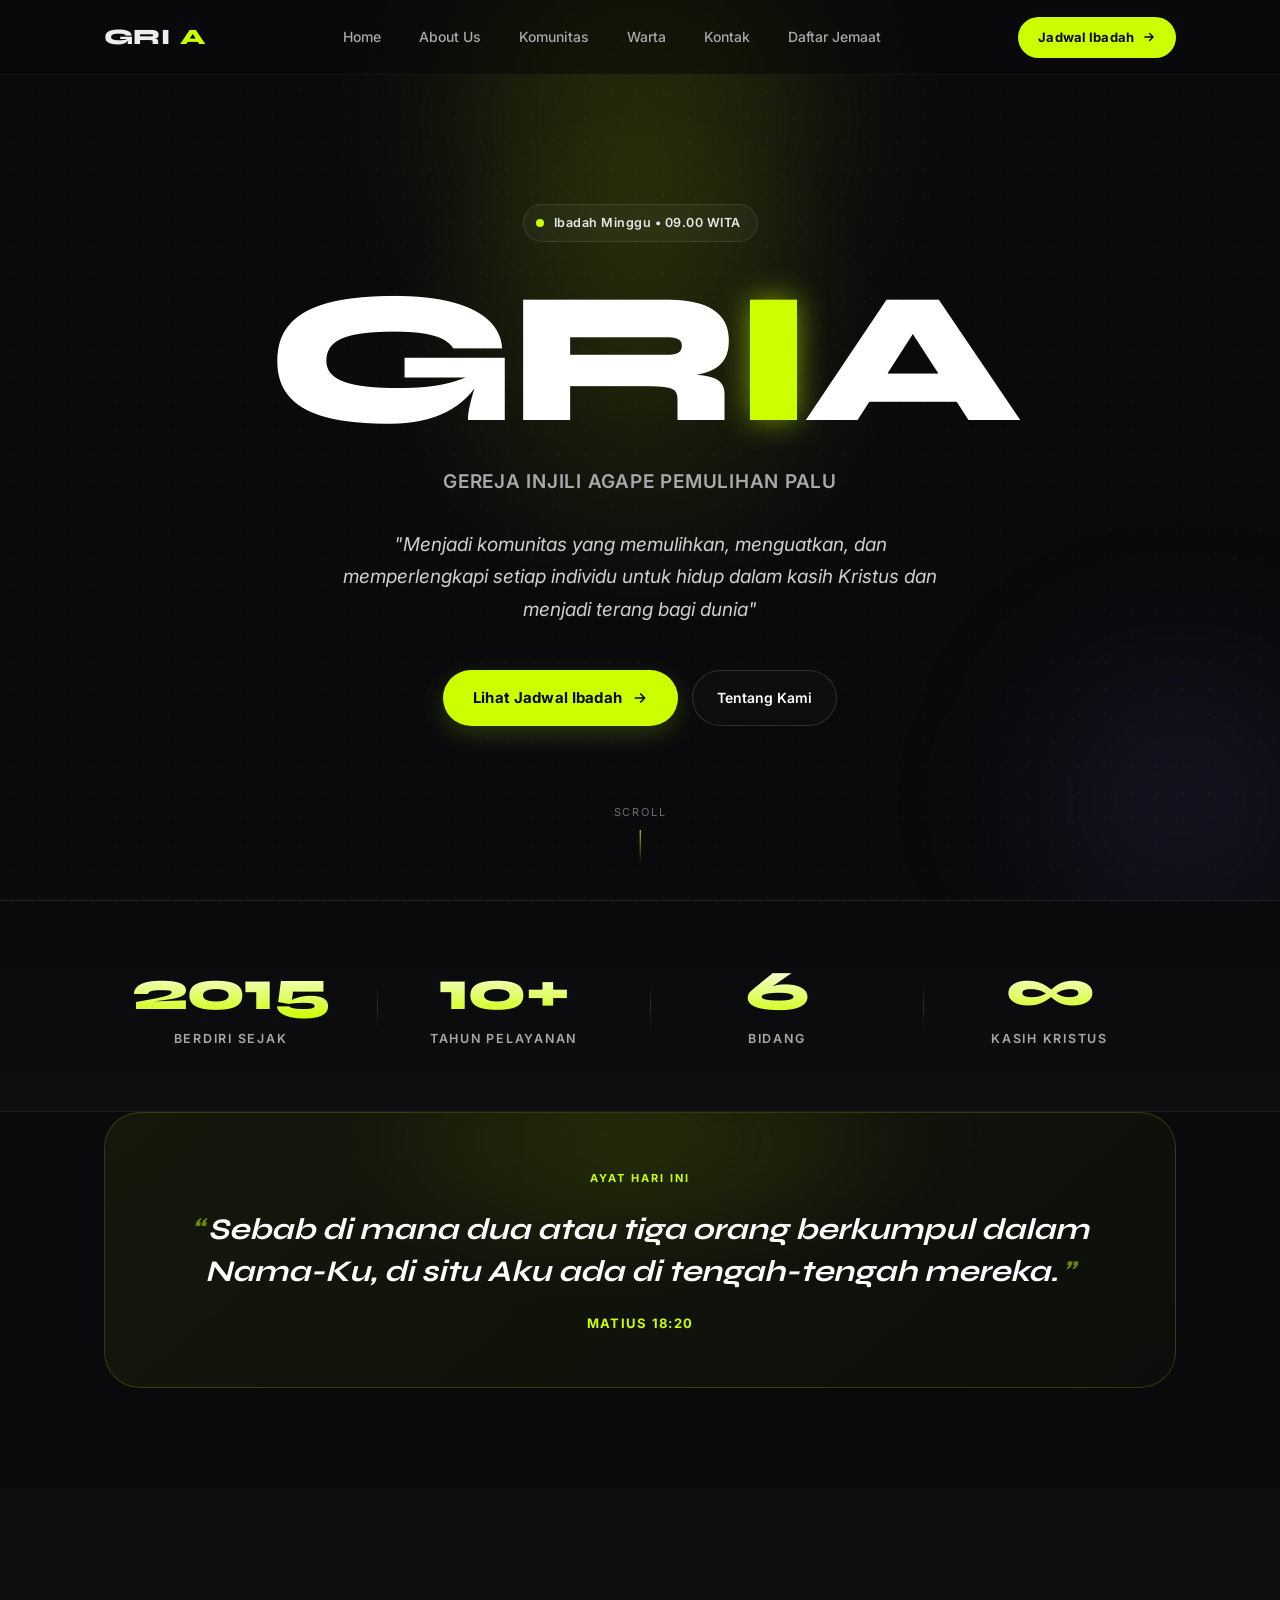
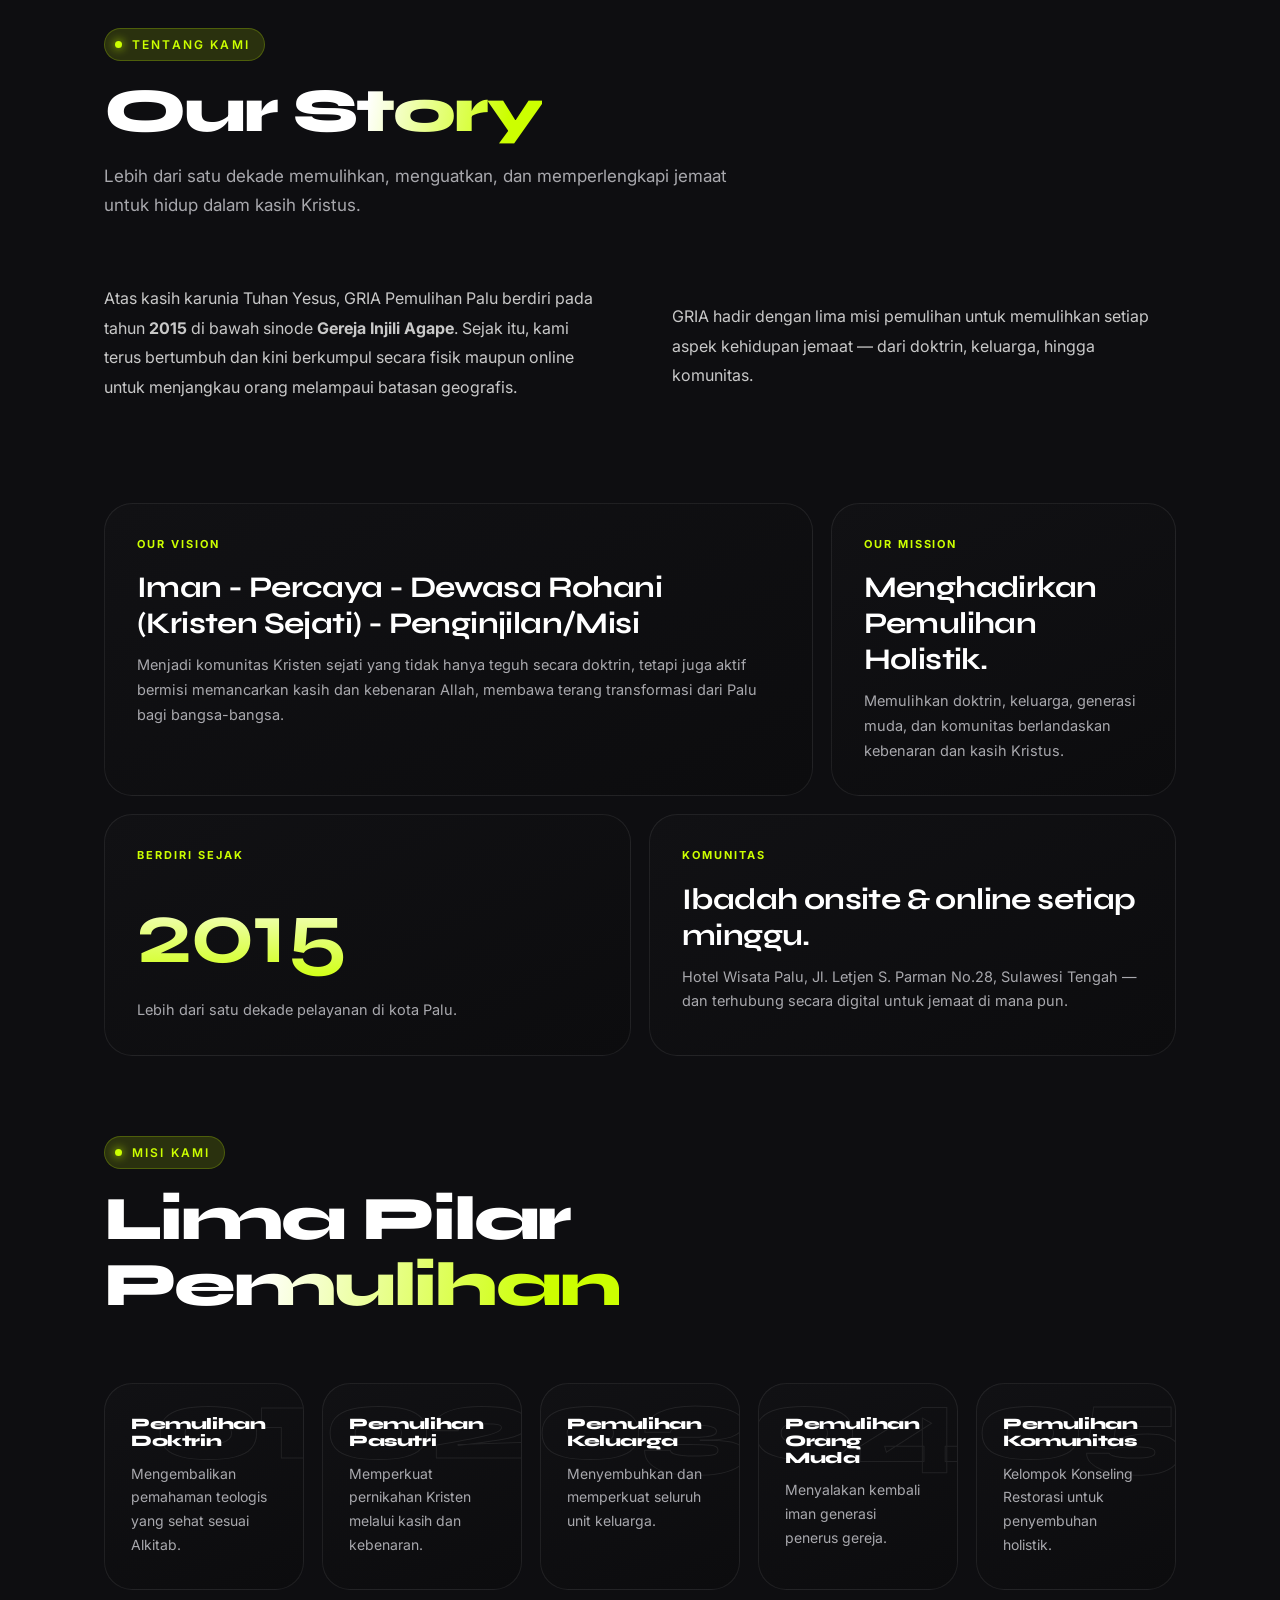
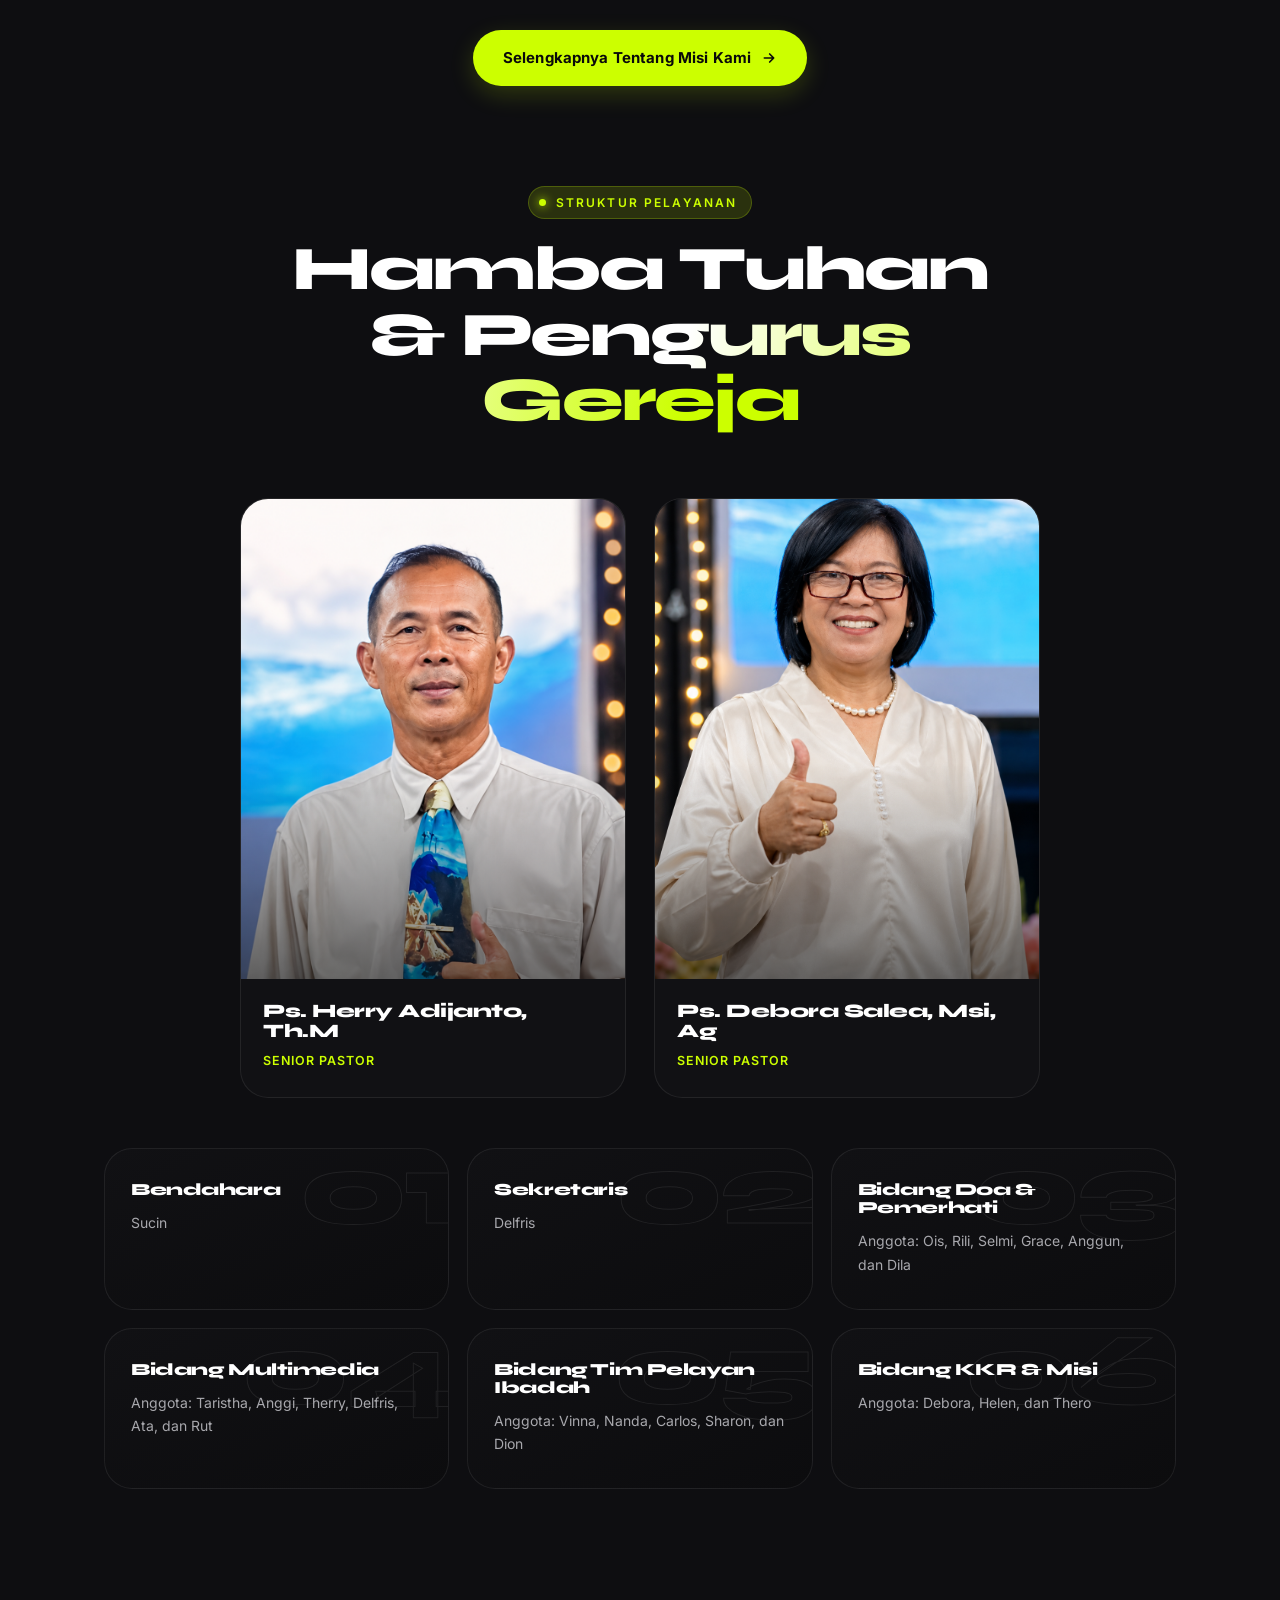
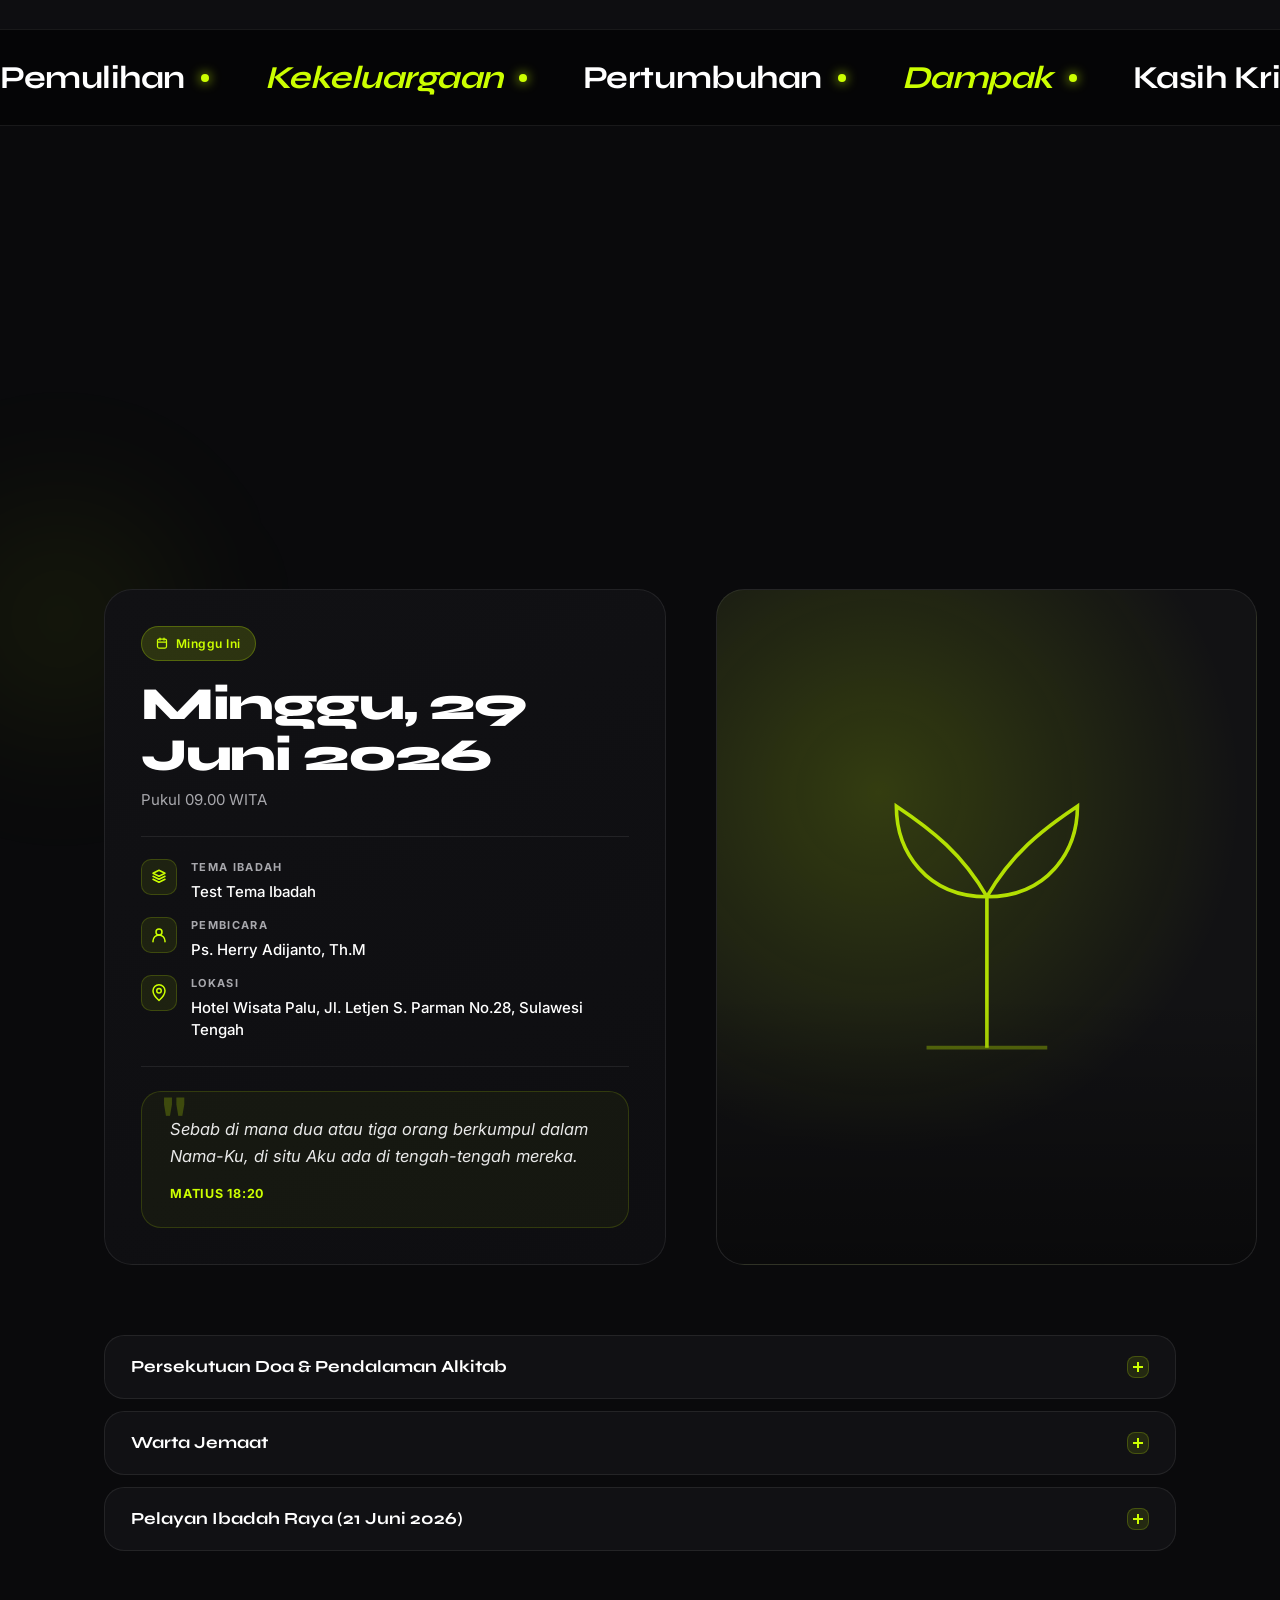
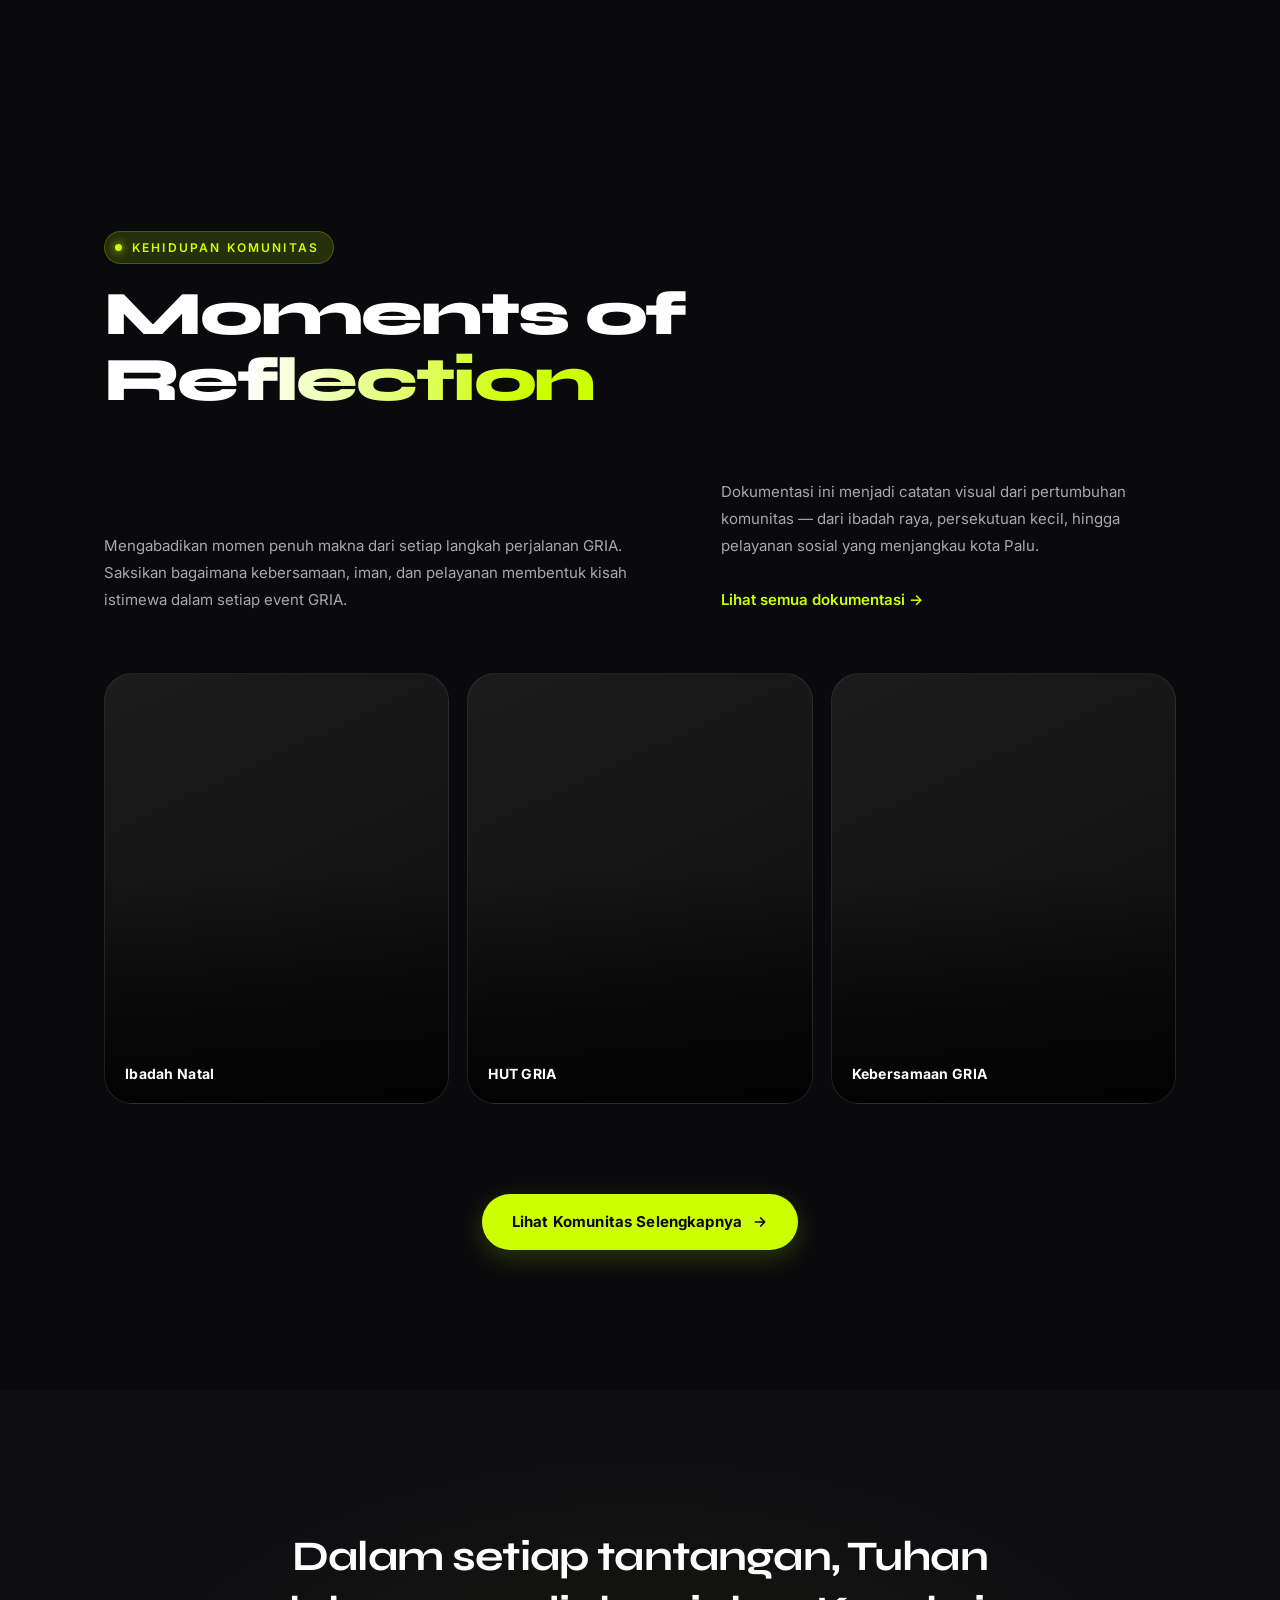
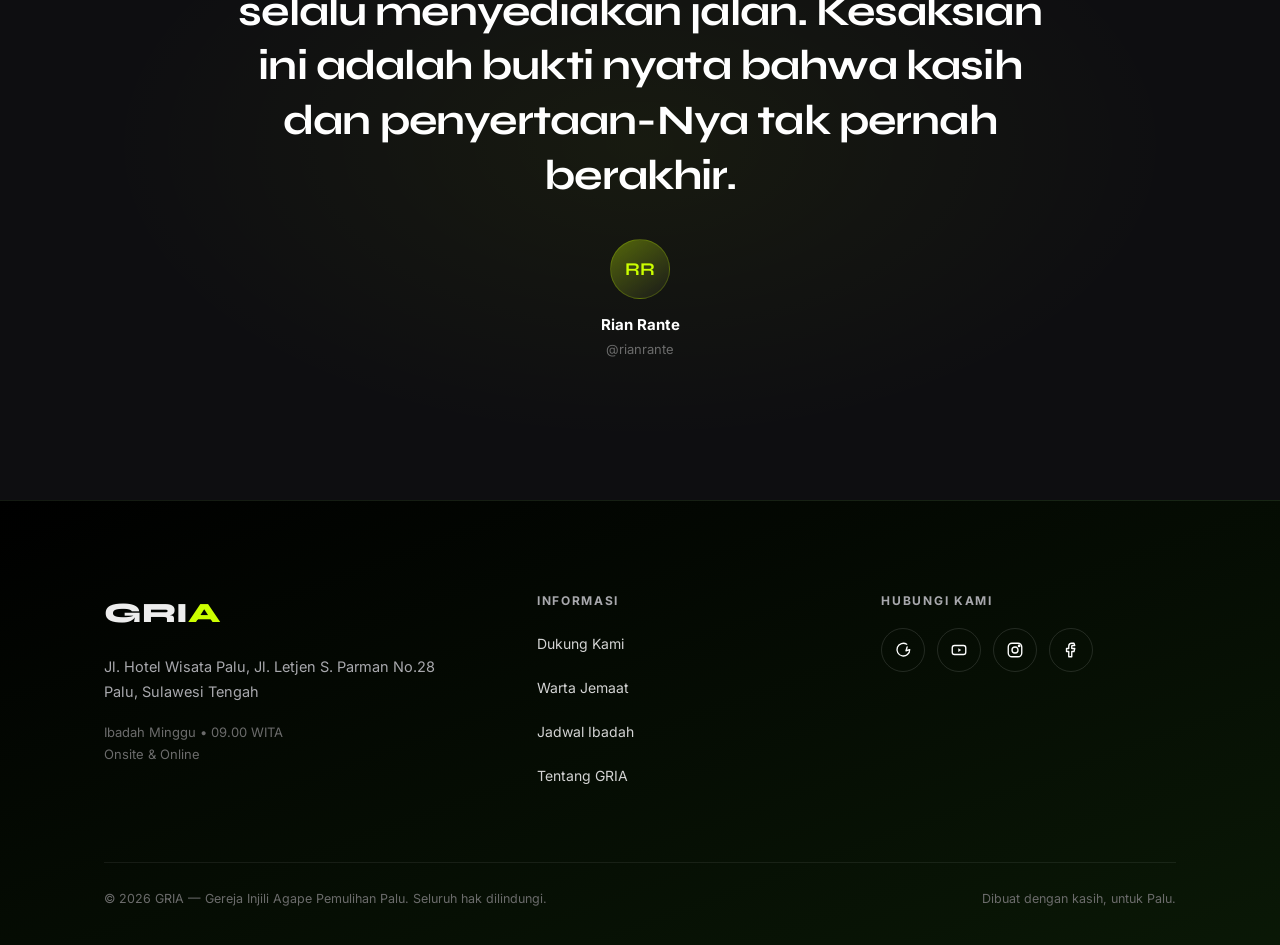
==== commit 3687ceb2: "Update index.html" ====
--- a/index.html
+++ b/index.html
@@ -199,7 +199,7 @@
     <div class="pastor-grid reveal-stagger">
       <div class="pastor-card">
         <div class="pastor-photo">
-          <img src="foto-ps-herry.jpg" alt="Ps. Herry Adijanto" onerror="this.style.display='none'; this.nextElementSibling.style.display='flex'">
+          <img src="foto-ps-herry.png" alt="Ps. Herry Adijanto" onerror="this.style.display='none'; this.nextElementSibling.style.display='flex'">
           <svg viewBox="0 0 24 24" fill="none" stroke="currentColor" stroke-width="1.5" style="display:none" aria-hidden="true"><circle cx="12" cy="8" r="4"/><path d="M4 21v-1a8 8 0 0 1 16 0v1"/></svg>
         </div>
         <div class="pastor-info">
@@ -209,7 +209,7 @@
       </div>
       <div class="pastor-card">
         <div class="pastor-photo">
-          <img src="foto-ps-debora.jpg" alt="Ps. Debora Salea" onerror="this.style.display='none'; this.nextElementSibling.style.display='flex'">
+          <img src="foto-ps-debora.png" alt="Ps. Debora Salea" onerror="this.style.display='none'; this.nextElementSibling.style.display='flex'">
           <svg viewBox="0 0 24 24" fill="none" stroke="currentColor" stroke-width="1.5" style="display:none" aria-hidden="true"><circle cx="12" cy="8" r="4"/><path d="M4 21v-1a8 8 0 0 1 16 0v1"/></svg>
         </div>
         <div class="pastor-info">
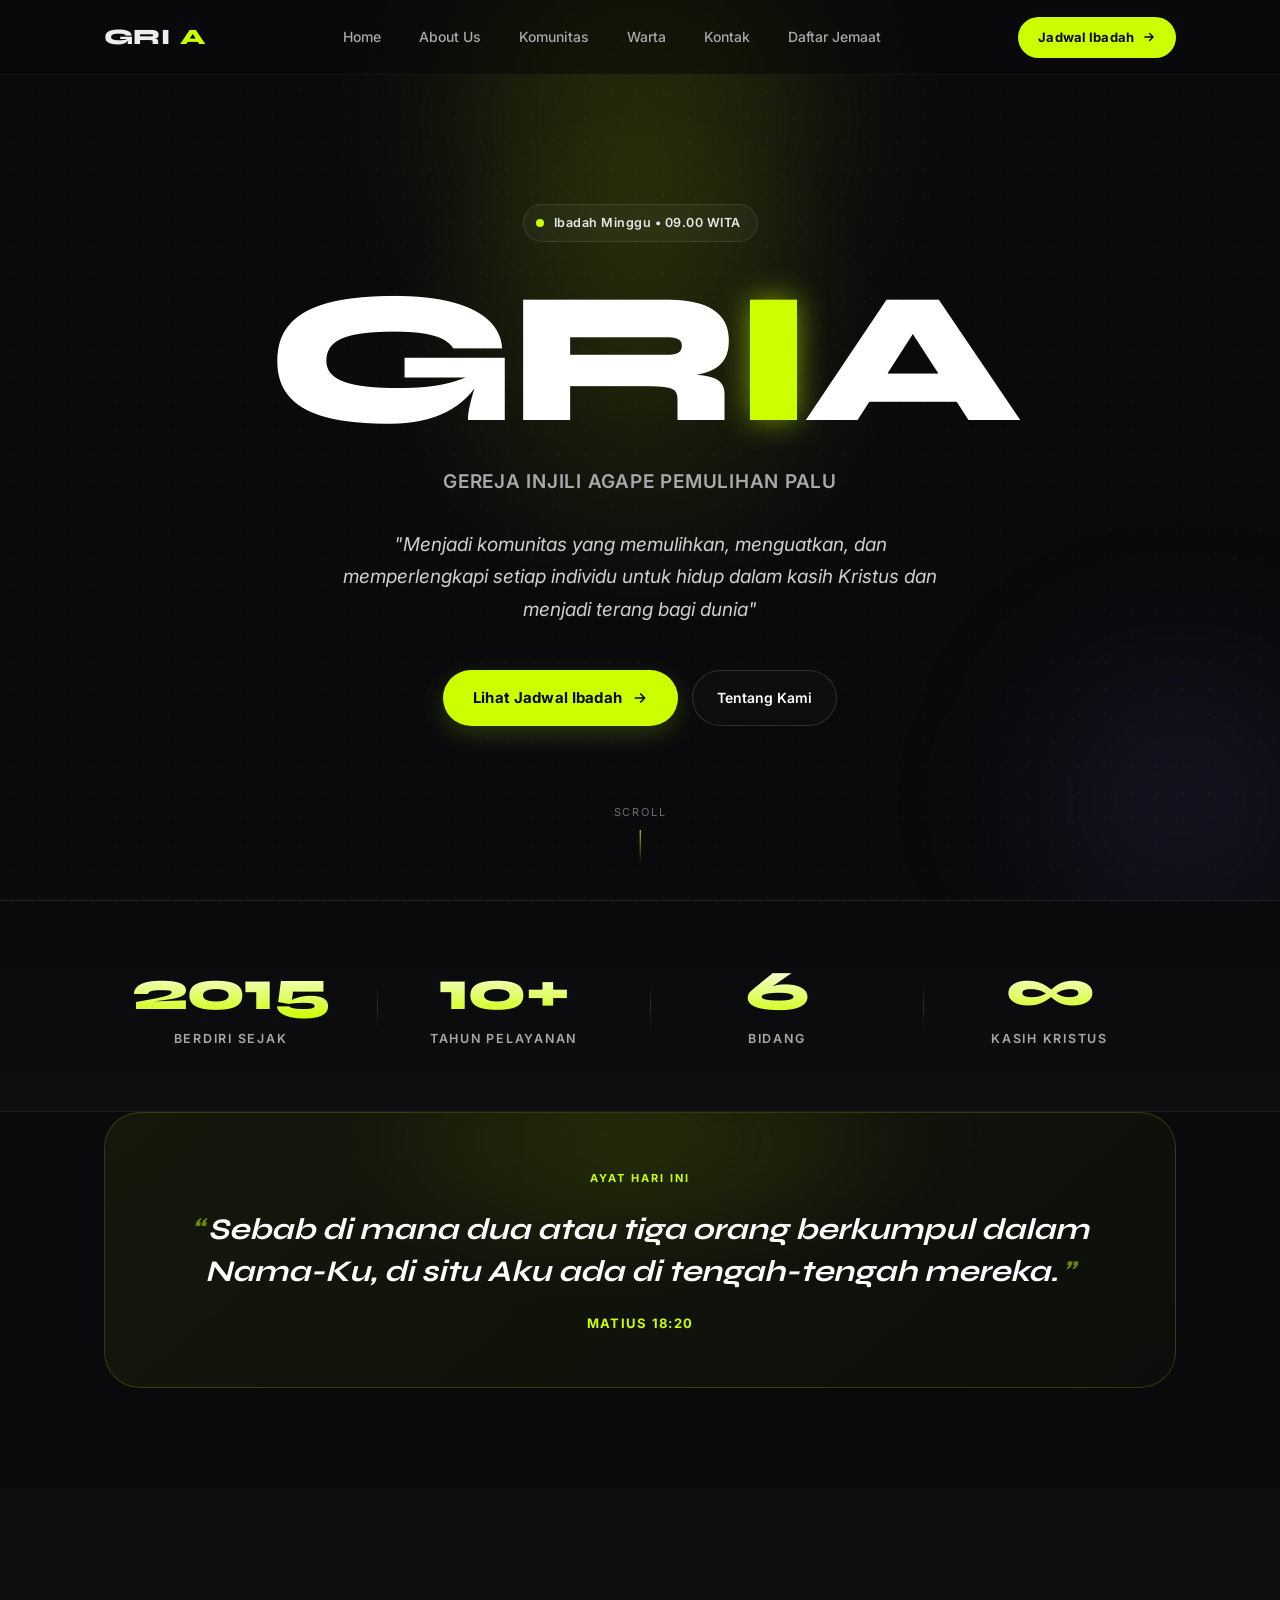
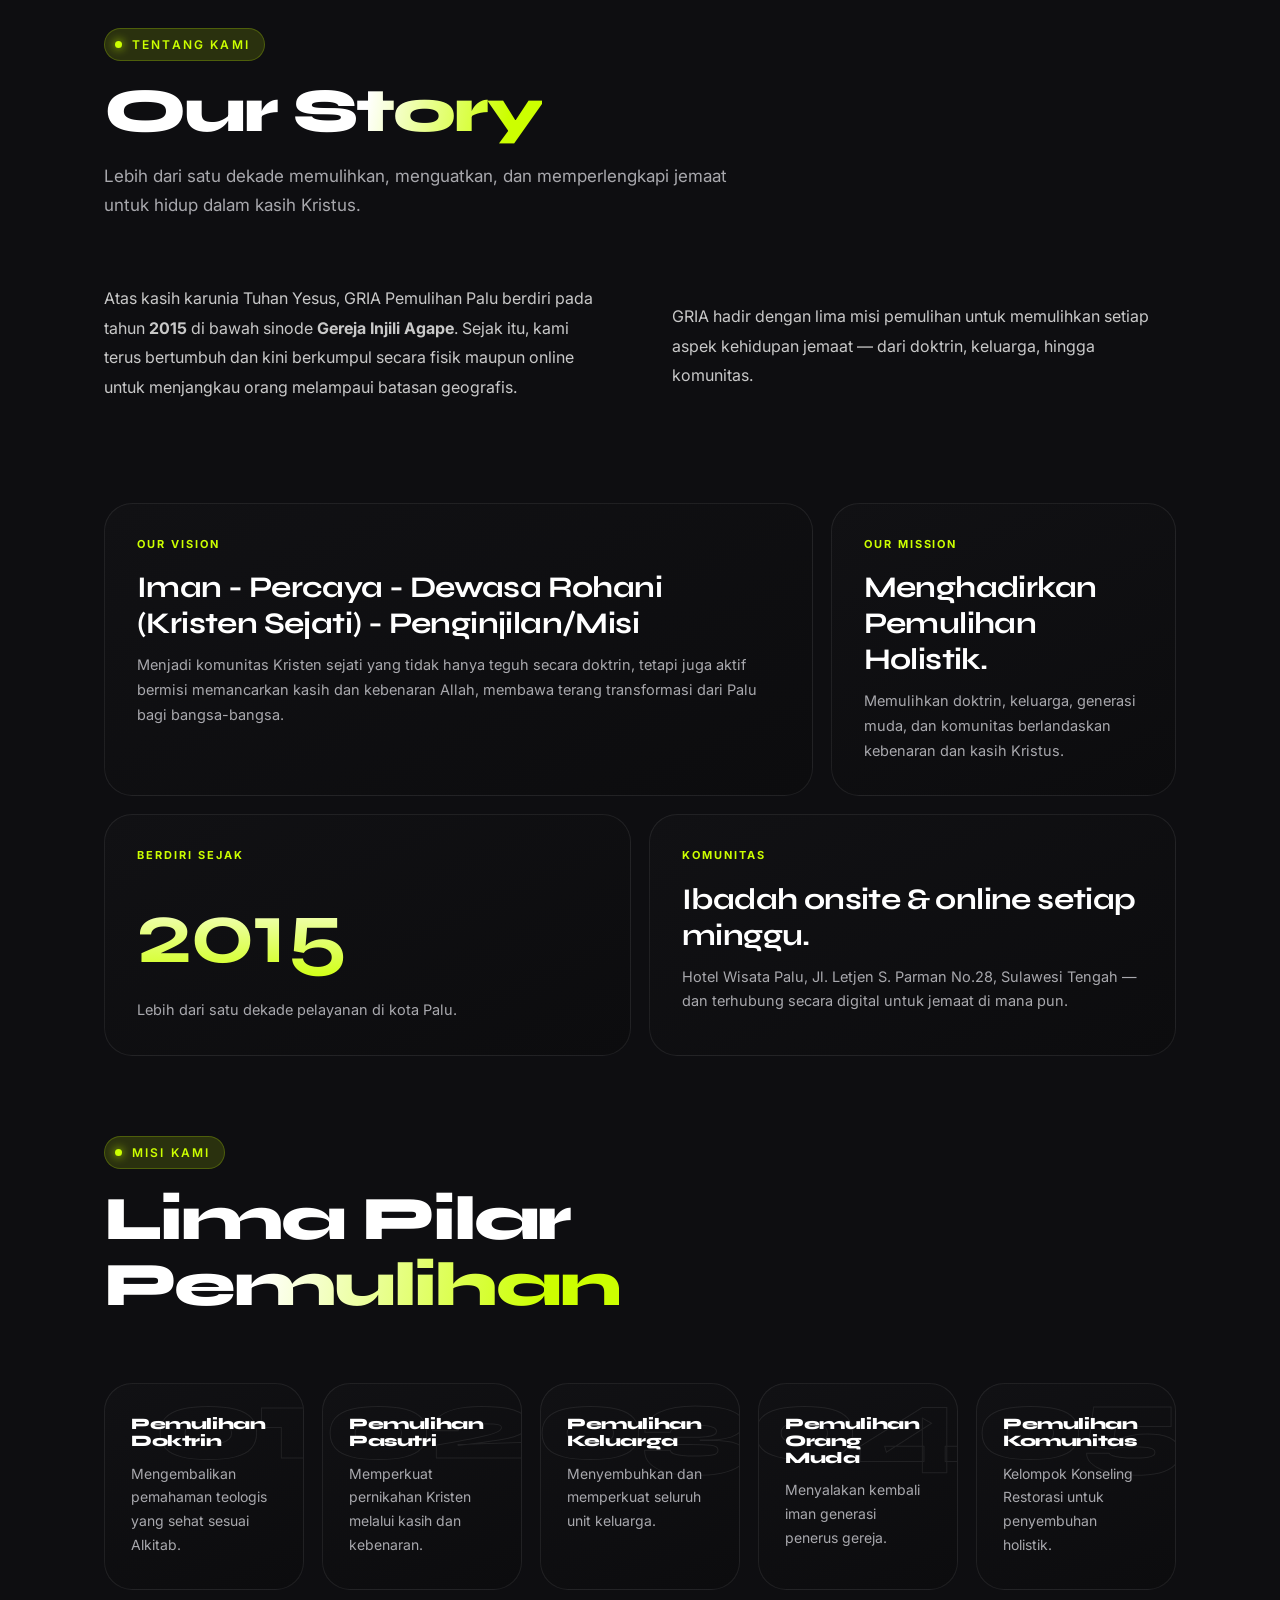
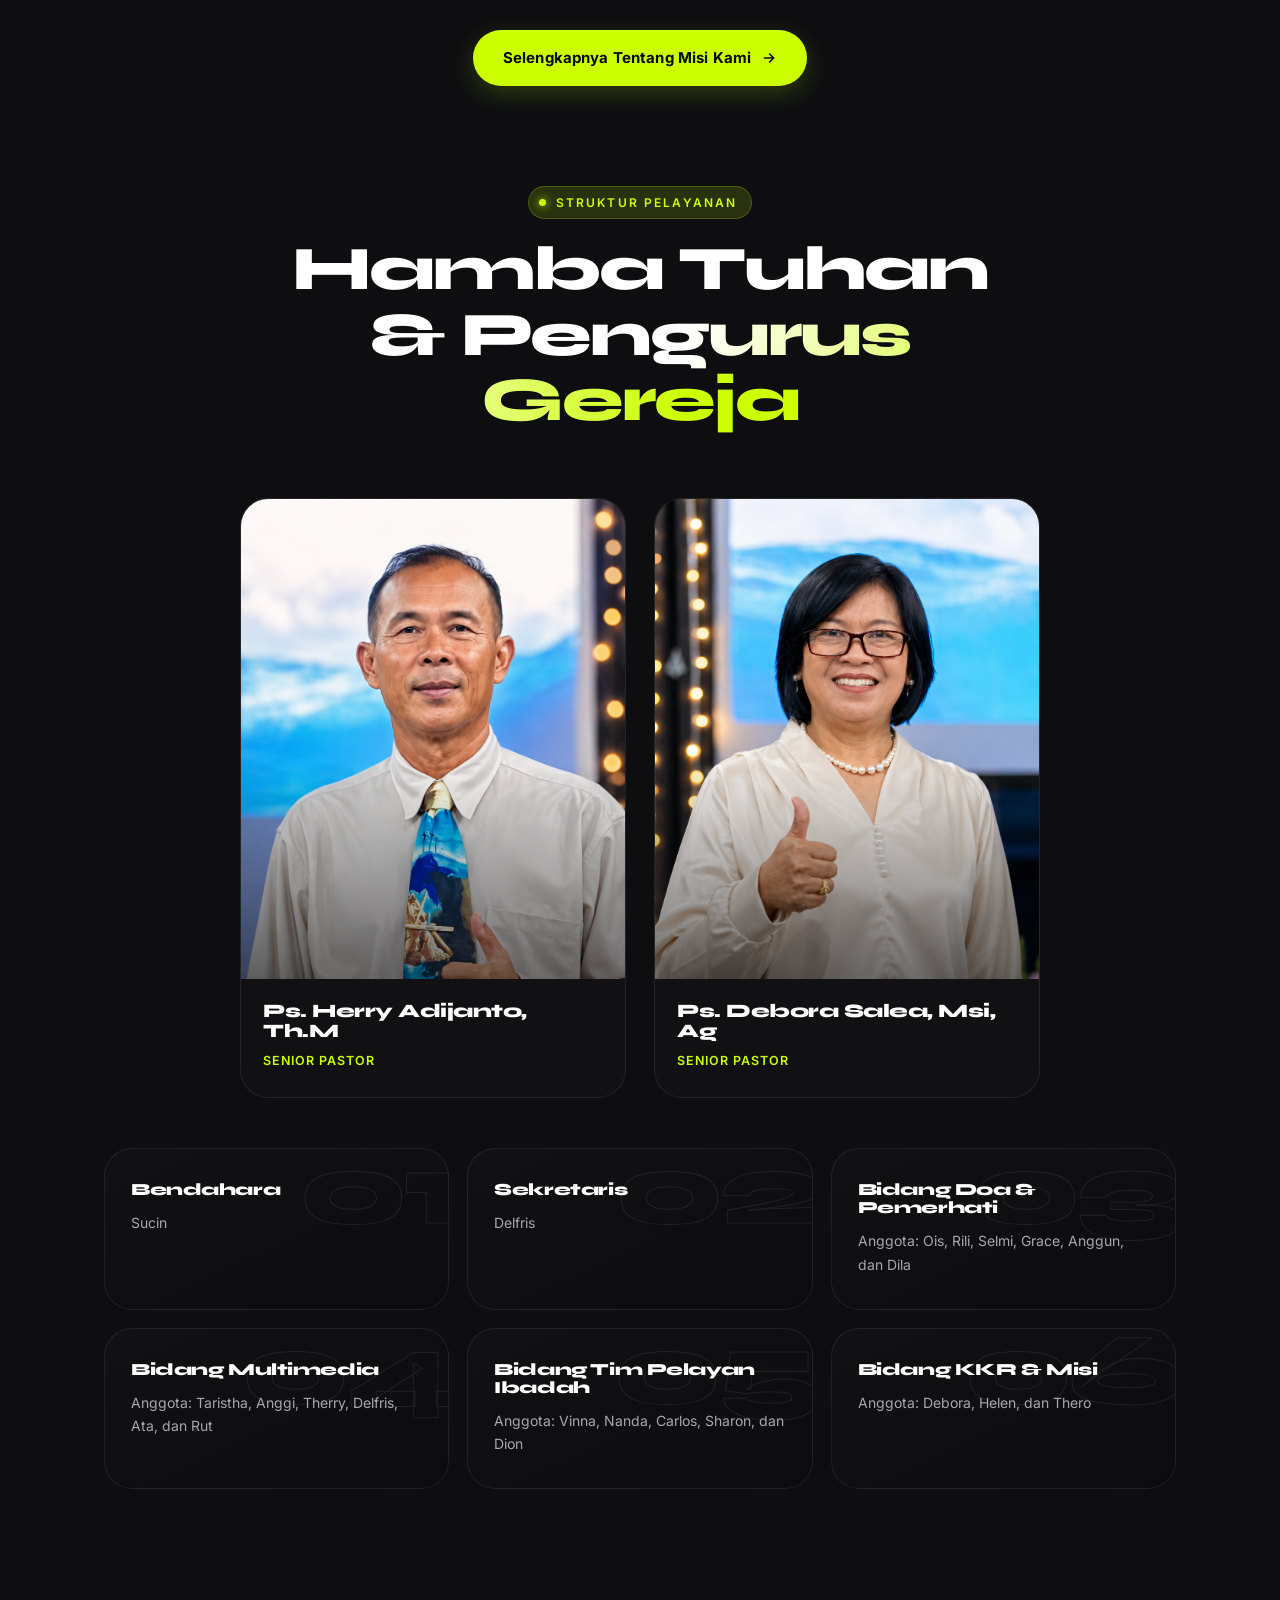
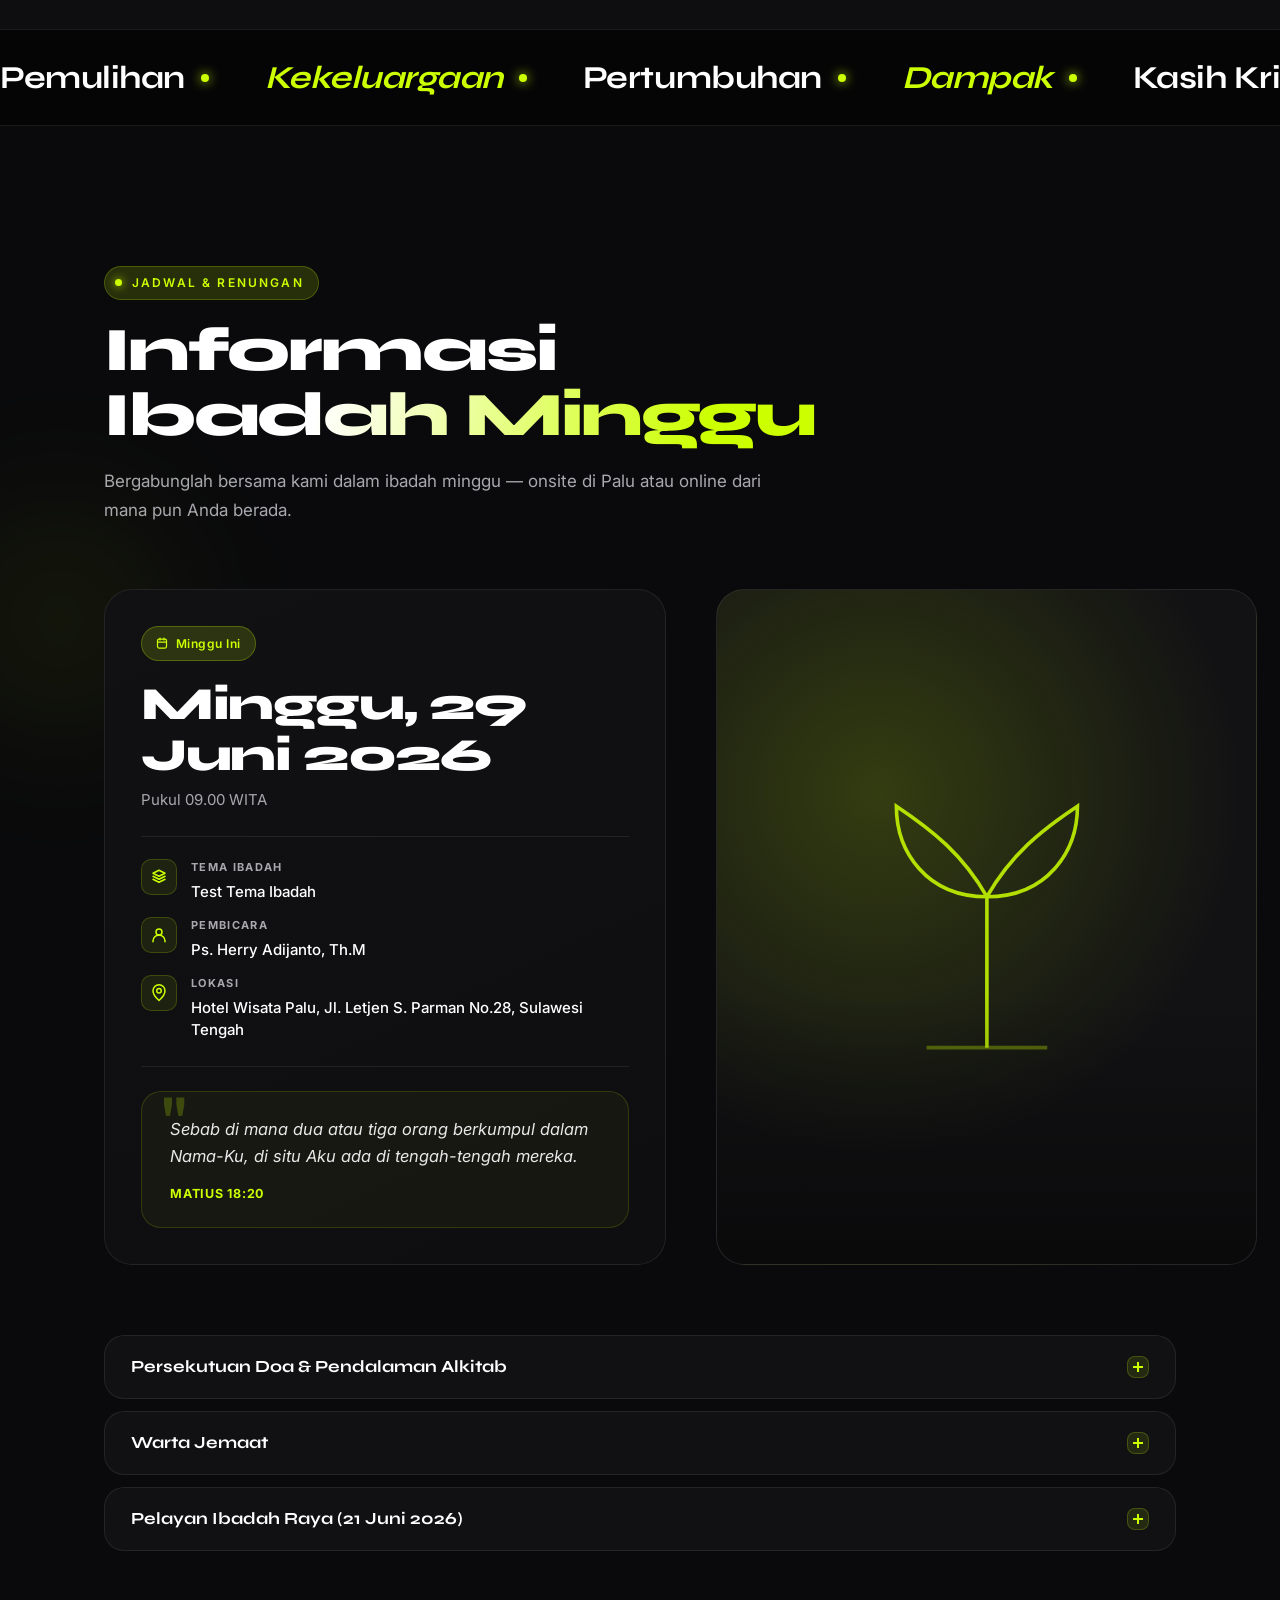
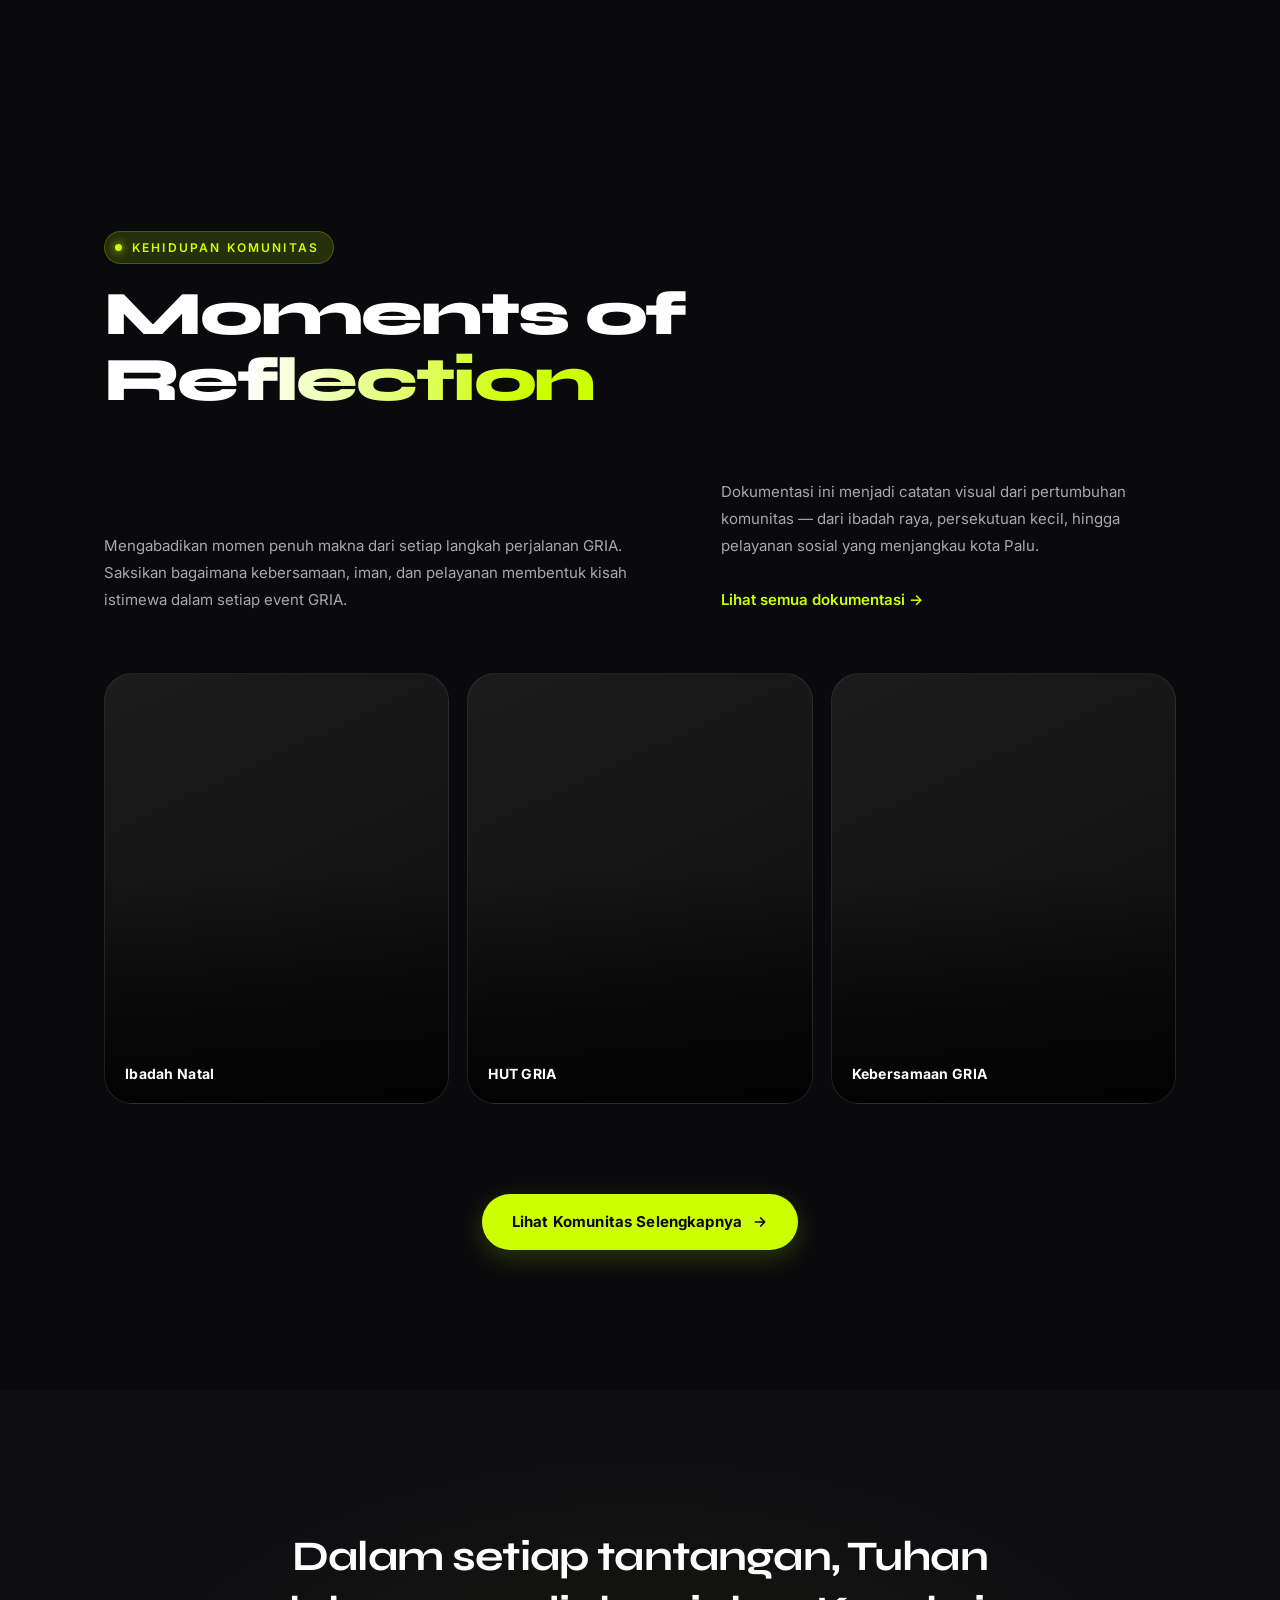
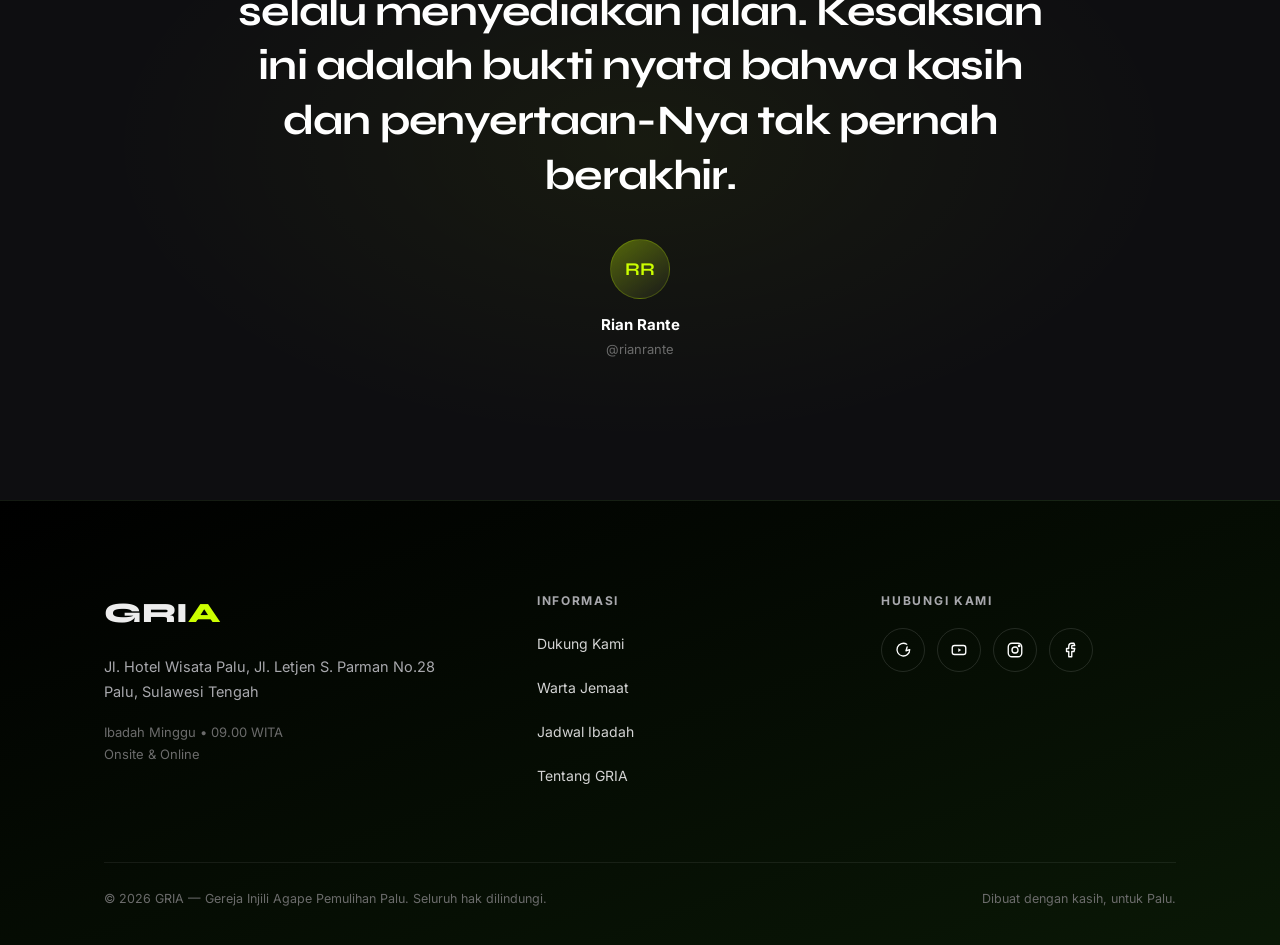
==== commit a71ba5c5: "Update index.html" ====
--- a/index.html
+++ b/index.html
@@ -450,13 +450,13 @@
       <div>
         <div class="footer-heading">Hubungi Kami</div>
         <div class="social-row">
-          <a href="https://wa.me/62xxxxxxxxxx" target="_blank" rel="noopener" aria-label="WhatsApp">
+          <a href="https://wa.me/6282290906474" target="_blank" rel="noopener" aria-label="WhatsApp">
             <svg viewBox="0 0 24 24" fill="none" stroke-width="1.8" stroke-linecap="round" stroke-linejoin="round"><path d="M21 11.5a8.5 8.5 0 1 1-4-7.2M21 11.5 16 13l1.5-5"/></svg>
           </a>
-          <a href="https://youtube.com/@GRIAPemulihanPalu" target="_blank" rel="noopener" aria-label="YouTube">
+          <a href="https://youtube.com//@rumahpemulihan8374" target="_blank" rel="noopener" aria-label="YouTube">
             <svg viewBox="0 0 24 24" fill="none" stroke-width="1.8" stroke-linecap="round" stroke-linejoin="round"><rect x="3" y="6" width="18" height="12" rx="3"/><path d="M11 9.5 15 12l-4 2.5z" fill="currentColor" stroke="none"/></svg>
           </a>
-          <a href="https://instagram.com/gria.palu" target="_blank" rel="noopener" aria-label="Instagram">
+          <a href="https://instagram.com/griyapemulihanpalu?igsh=MTNxZTk3aDNmMWV4aQ==" target="_blank" rel="noopener" aria-label="Instagram">
             <svg viewBox="0 0 24 24" fill="none" stroke-width="1.8" stroke-linecap="round" stroke-linejoin="round"><rect x="3" y="3" width="18" height="18" rx="5"/><circle cx="12" cy="12" r="4"/><circle cx="17.5" cy="6.5" r="1" fill="currentColor"/></svg>
           </a>
           <a href="https://facebook.com/gria.palu" target="_blank" rel="noopener" aria-label="Facebook">
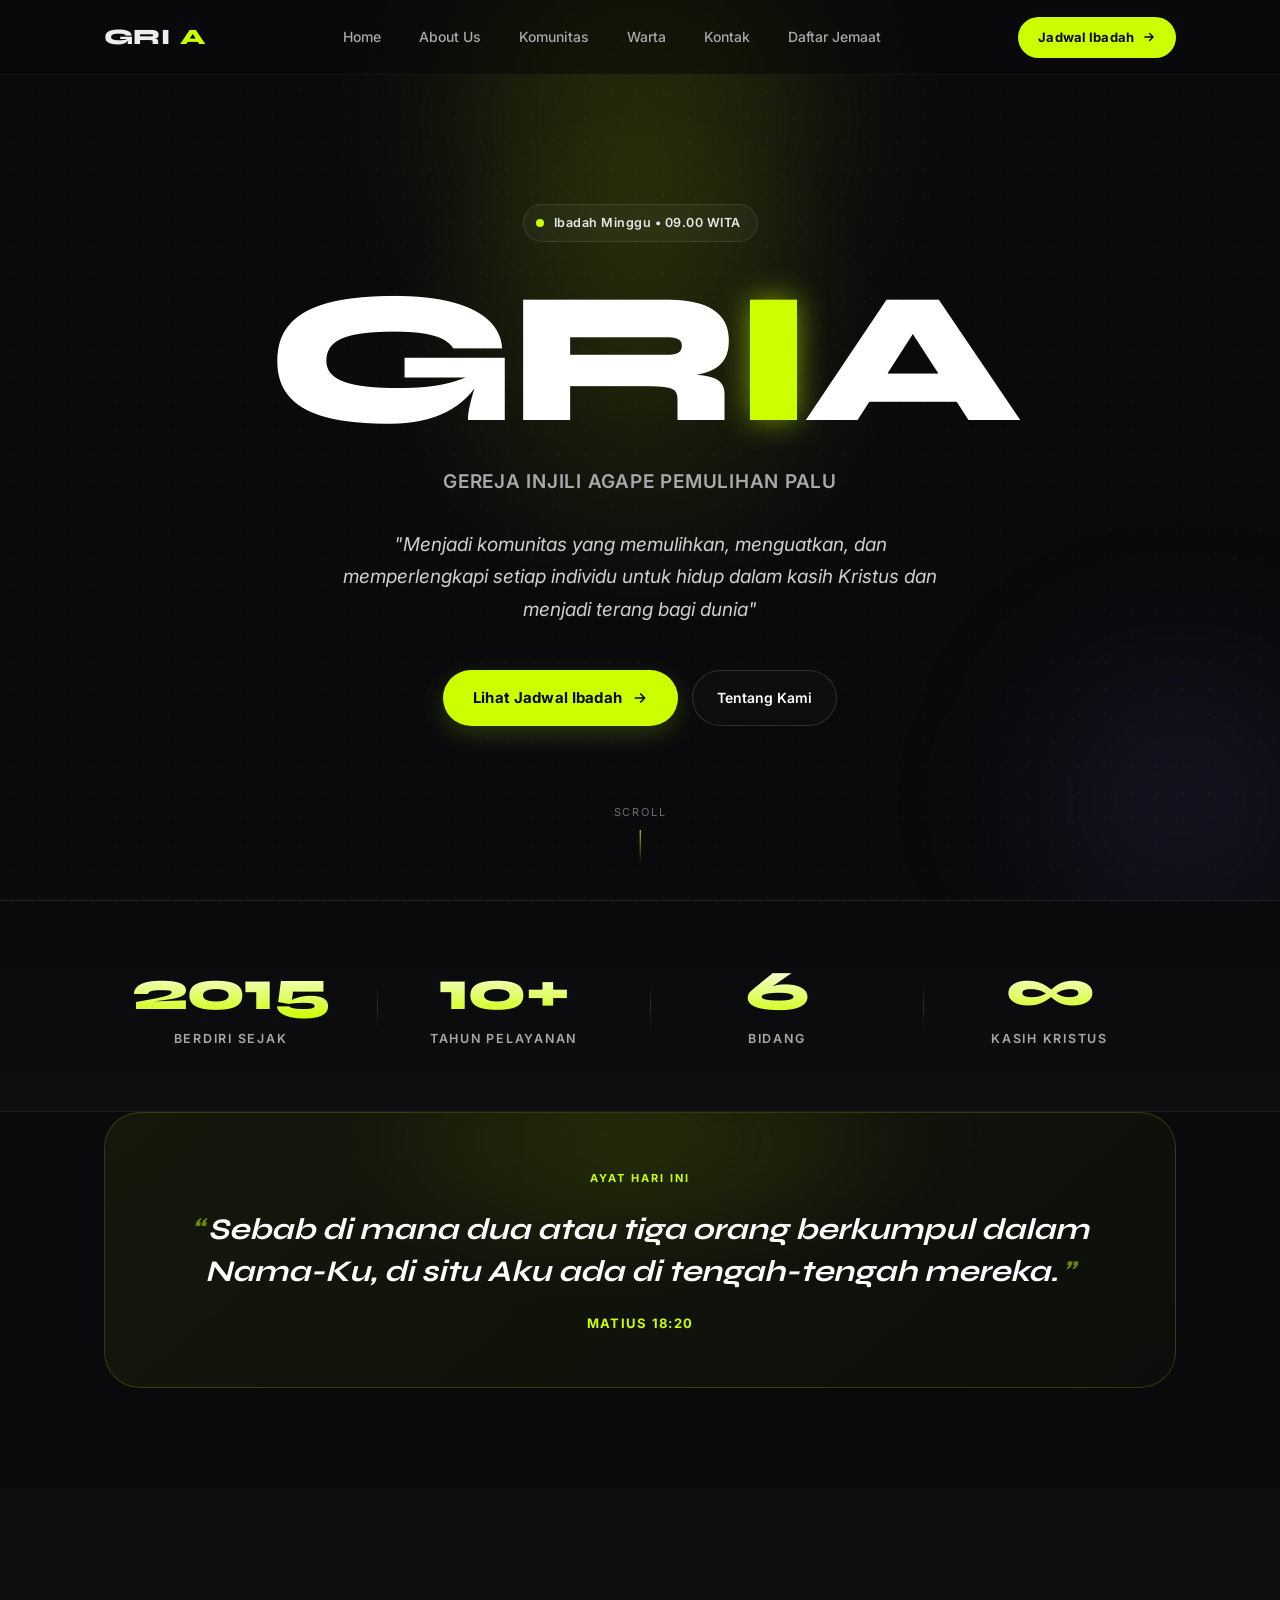
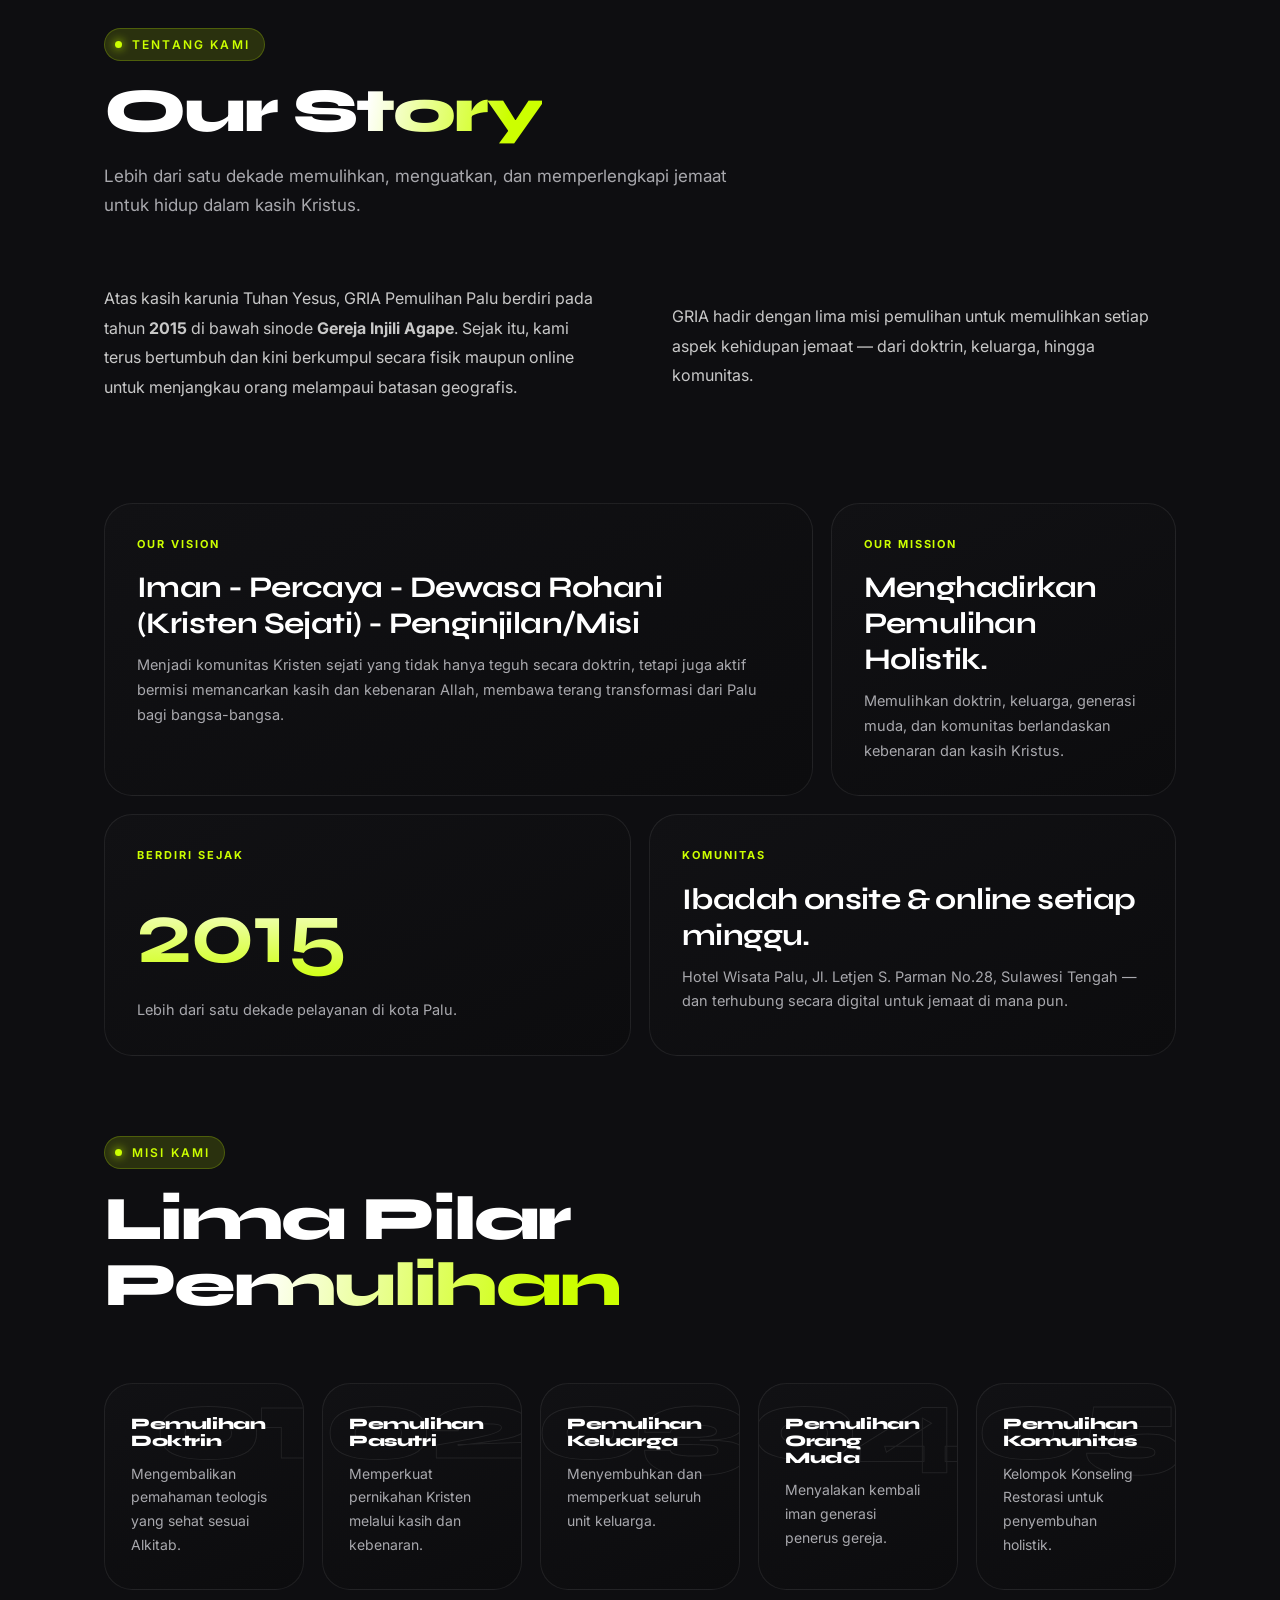
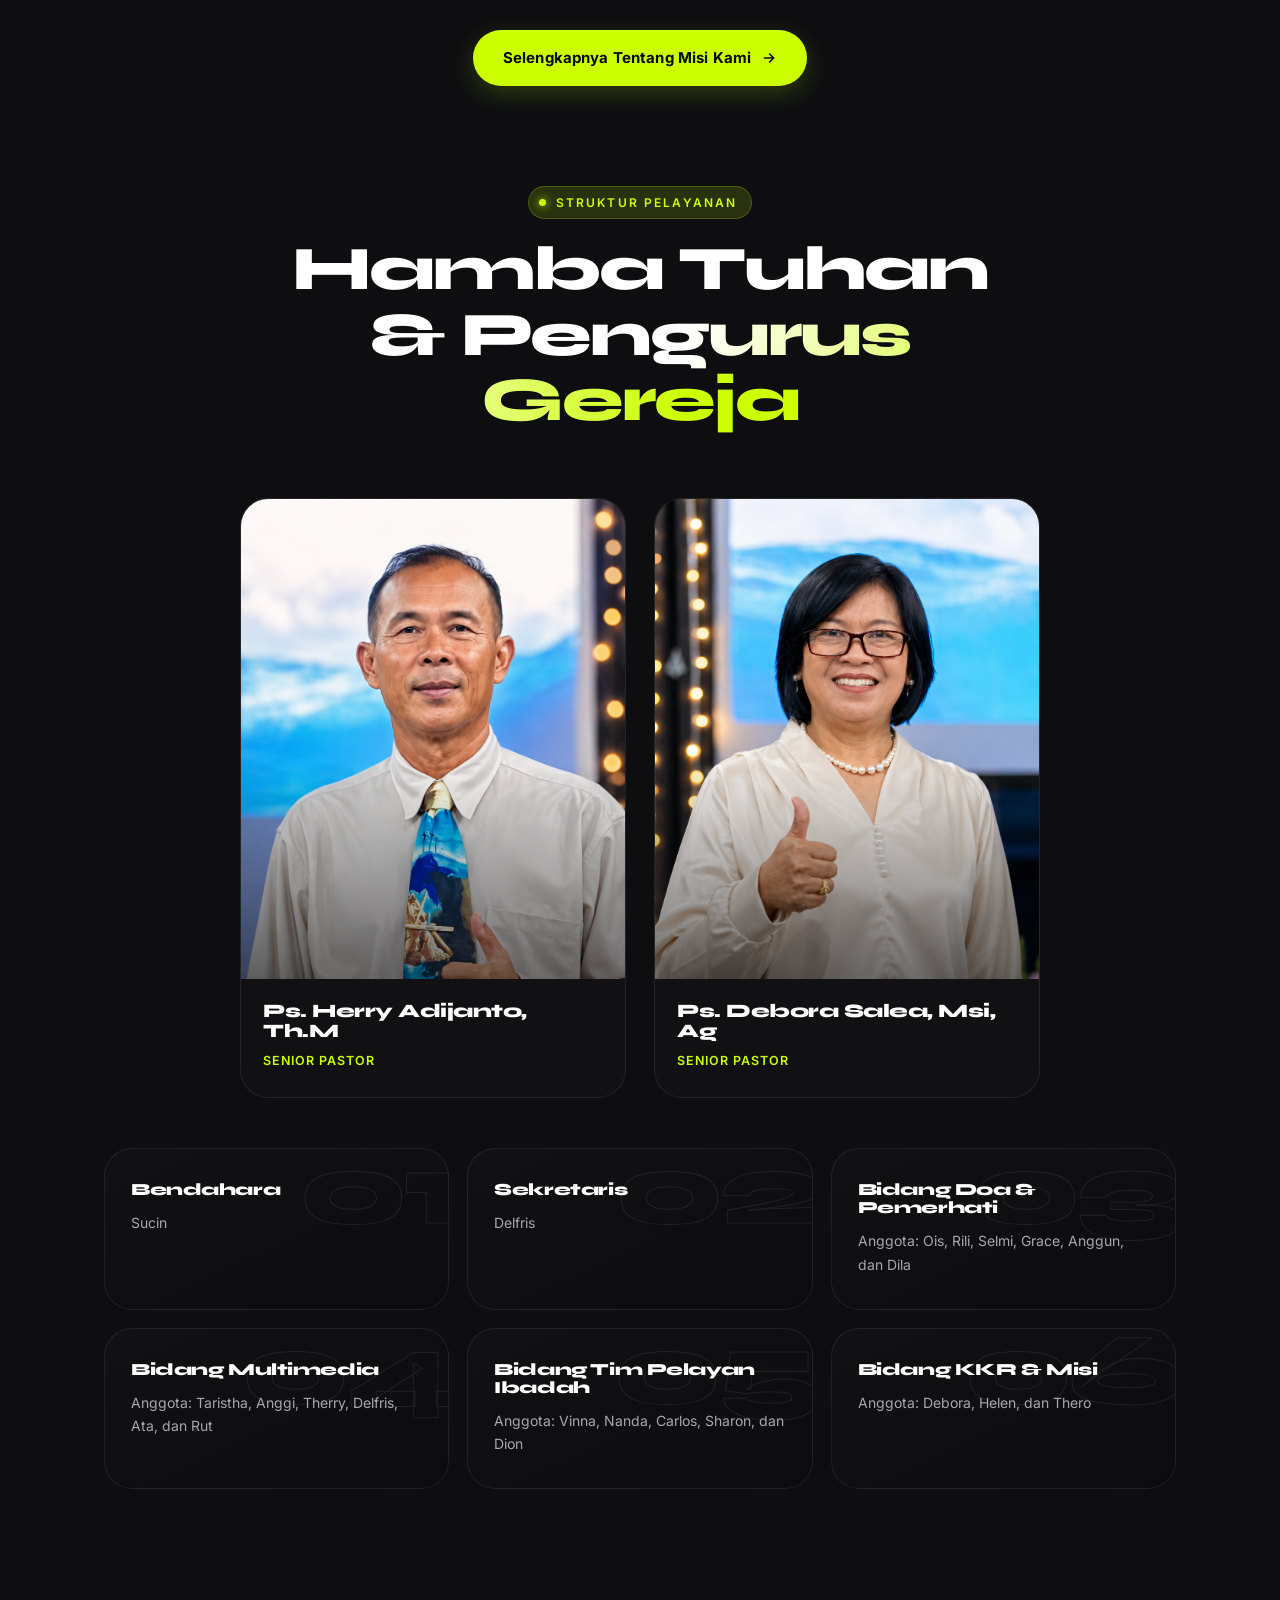
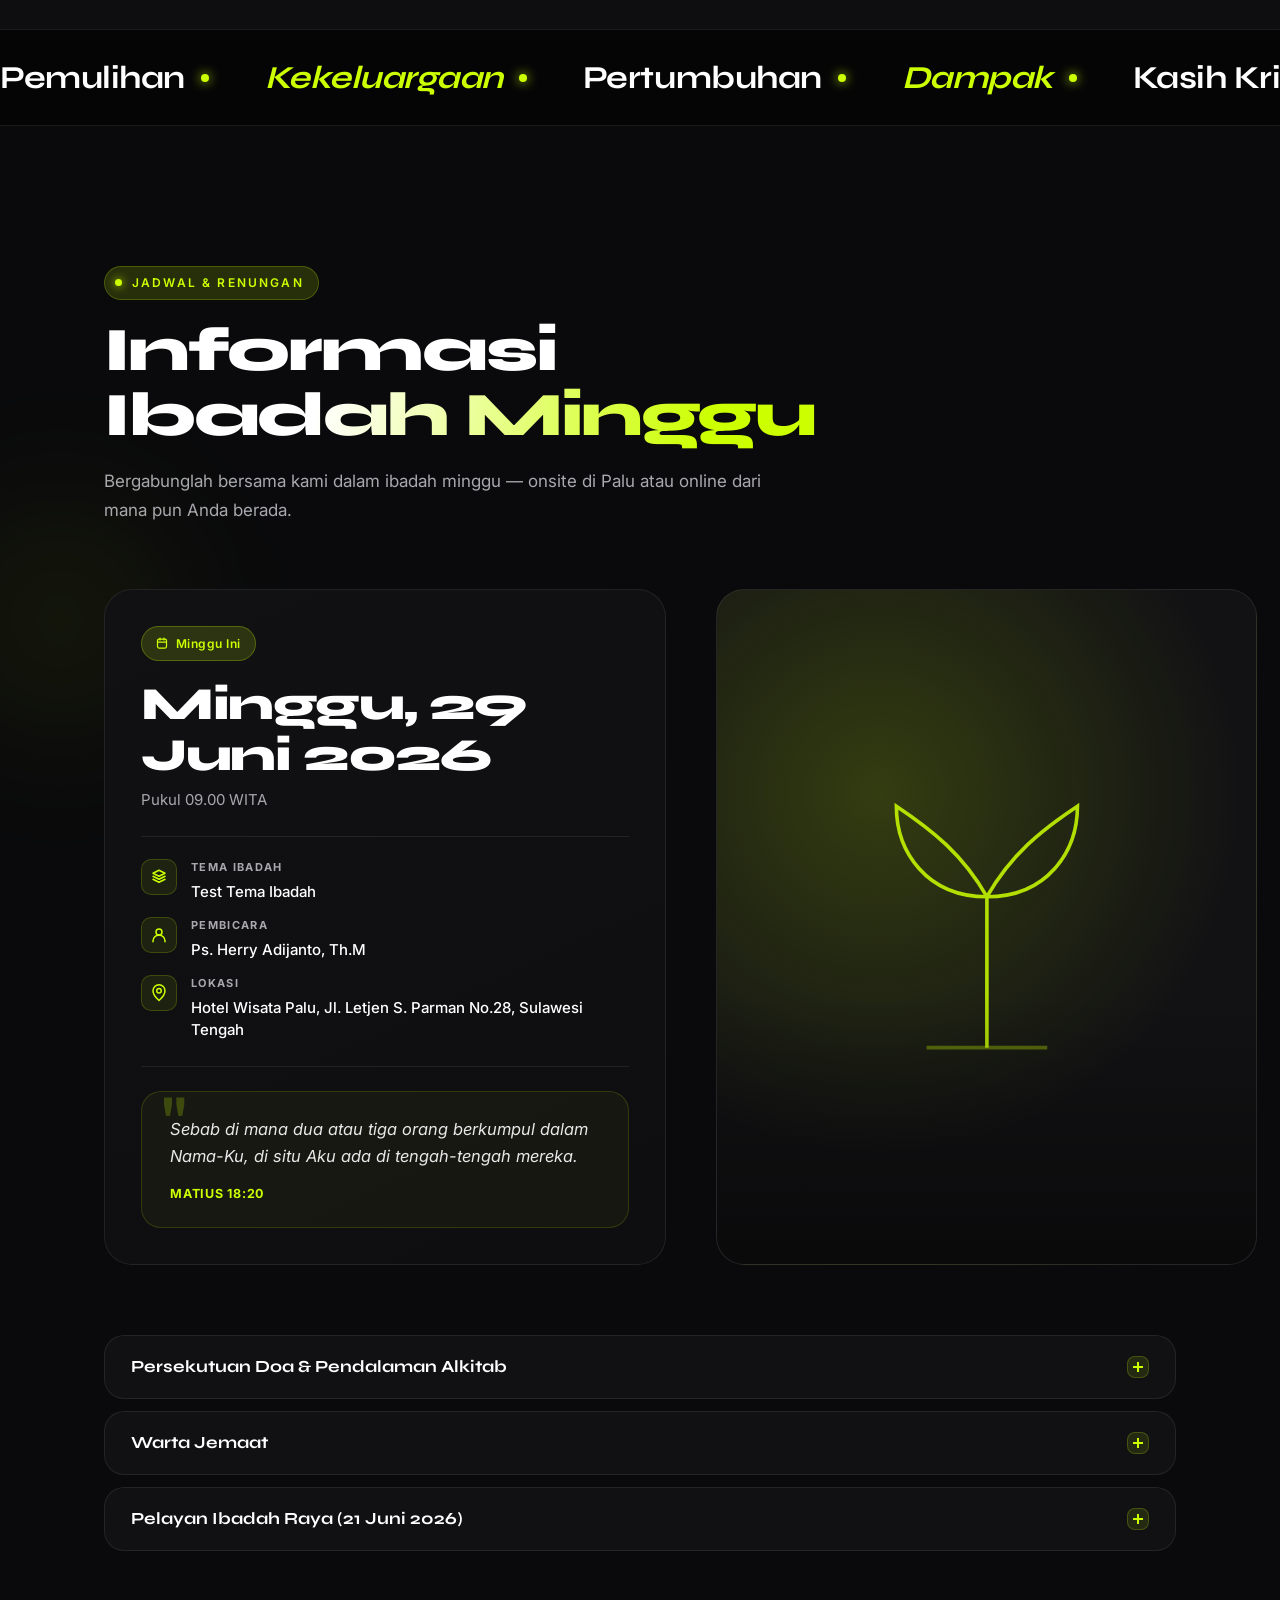
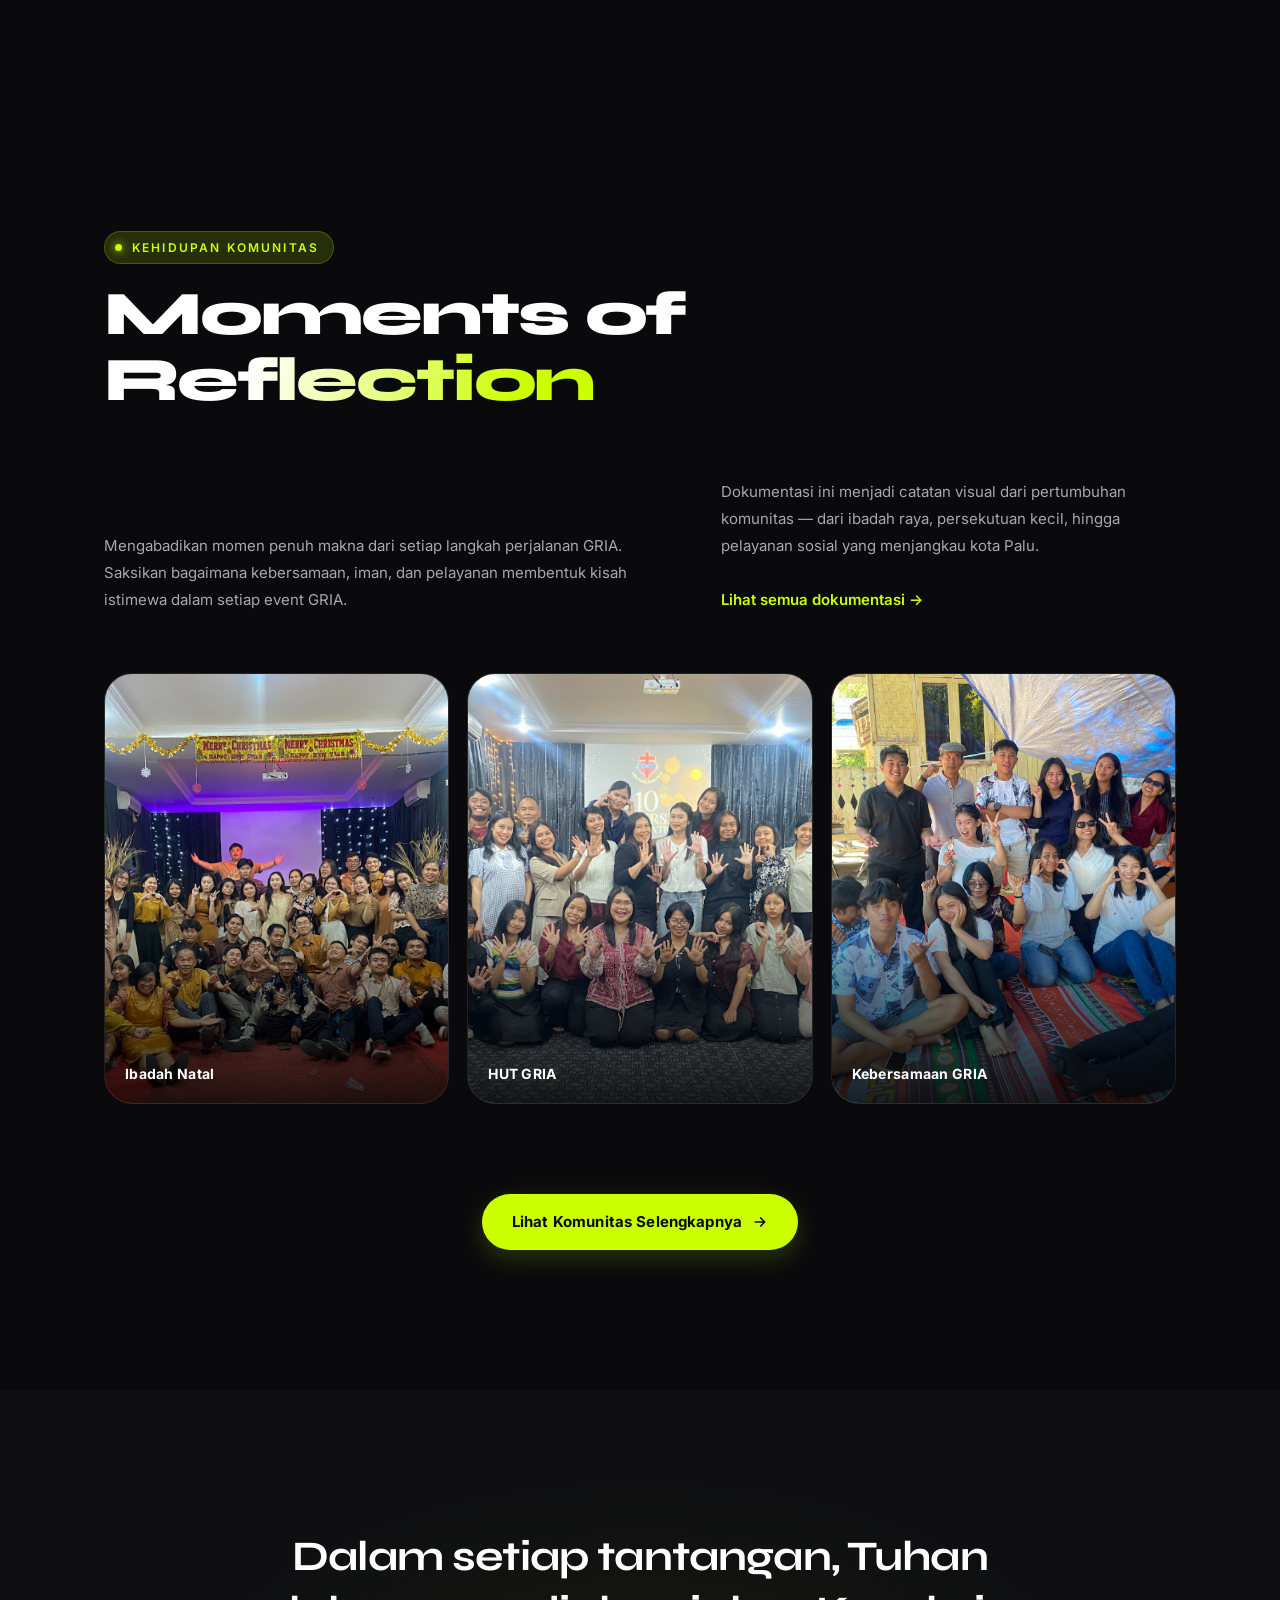
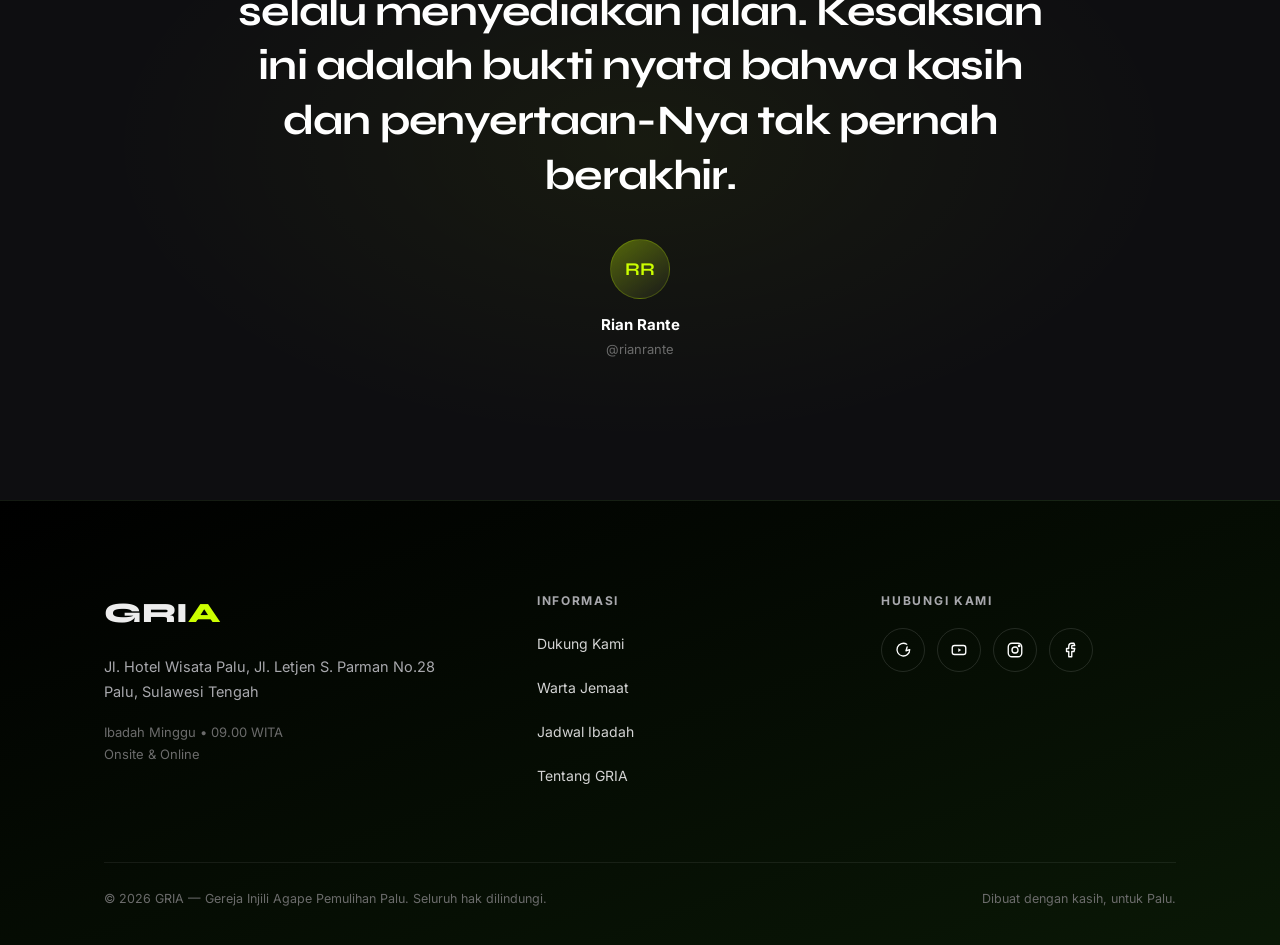
==== commit 19840eb4: "fix: UX auth flow — mobile CTA, copy daftar netral, catatan in-app browser Temuan 1: Tambah style .n" ====
--- a/index.html
+++ b/index.html
@@ -34,7 +34,7 @@
       <li><a href="komunitas.html">Komunitas</a></li>
       <li><a href="warta.html">Warta</a></li>
       <li><a href="#kontak">Kontak</a></li>
-      <li><a href="daftar.html">Daftar Jemaat</a></li>
+      <li><a href="daftar.html" class="nav-login-link">Daftar Jemaat</a></li>
     </ul>
     <a href="#worship" class="nav-cta">
       Jadwal Ibadah
@@ -389,21 +389,21 @@
     <div class="moments-intro reveal">
       <p>Mengabadikan momen penuh makna dari setiap langkah perjalanan GRIA. Saksikan bagaimana kebersamaan, iman, dan pelayanan membentuk kisah istimewa dalam setiap event GRIA.</p>
       <p>Dokumentasi ini menjadi catatan visual dari pertumbuhan komunitas — dari ibadah raya, persekutuan kecil, hingga pelayanan sosial yang menjangkau kota Palu.<br><br>
-        <a href="https://drive.google.com/" target="_blank" rel="noopener" style="color:var(--neon);font-weight:600;">Lihat semua dokumentasi →</a>
+        <a href="https://drive.google.com/drive/folders/1-Hp6nTV0jUlcOb3kdzR3mmqohqqLYjA4" target="_blank" rel="noopener" style="color:var(--neon);font-weight:600;">Lihat semua dokumentasi →</a>
       </p>
     </div>
 
     <div class="photo-grid-3 reveal-stagger">
       <div class="photo-frame">
-        <img src="foto-ibadah-natal.jpg" alt="Ibadah Natal" onerror="this.style.display='none'">
+        <img src="foto-ibadah-natal.png" alt="Ibadah Natal" onerror="this.style.display='none'">
         <span>Ibadah Natal</span>
       </div>
       <div class="photo-frame">
-        <img src="foto-hut-gria.jpg" alt="HUT GRIA" onerror="this.style.display='none'">
+        <img src="foto-hut-gria.png" alt="HUT GRIA" onerror="this.style.display='none'">
         <span>HUT GRIA</span>
       </div>
       <div class="photo-frame">
-        <img src="foto-kebersamaan-gria.jpg" alt="Kebersamaan GRIA" onerror="this.style.display='none'">
+        <img src="foto-kebersamaan-gria.png" alt="Kebersamaan GRIA" onerror="this.style.display='none'">
         <span>Kebersamaan GRIA</span>
       </div>
     </div>
--- a/shared.css
+++ b/shared.css
@@ -392,6 +392,17 @@
     padding: 14px 16px;
     width: 100%;
   }
+  .nav-links .nav-login-link{
+    background: var(--neon);
+    color: #0a0a0a;
+    border-radius: var(--r-full);
+    margin-top: 12px;
+    text-align: center;
+  }
+  .nav-links .nav-login-link:hover{
+    background: var(--neon);
+    color: #0a0a0a;
+  }
   .nav-cta{ display:none; }
   .nav-toggle{ display:flex; }
   .nav-toggle.is-open span:nth-child(1){ transform: translateY(7px) rotate(45deg); }
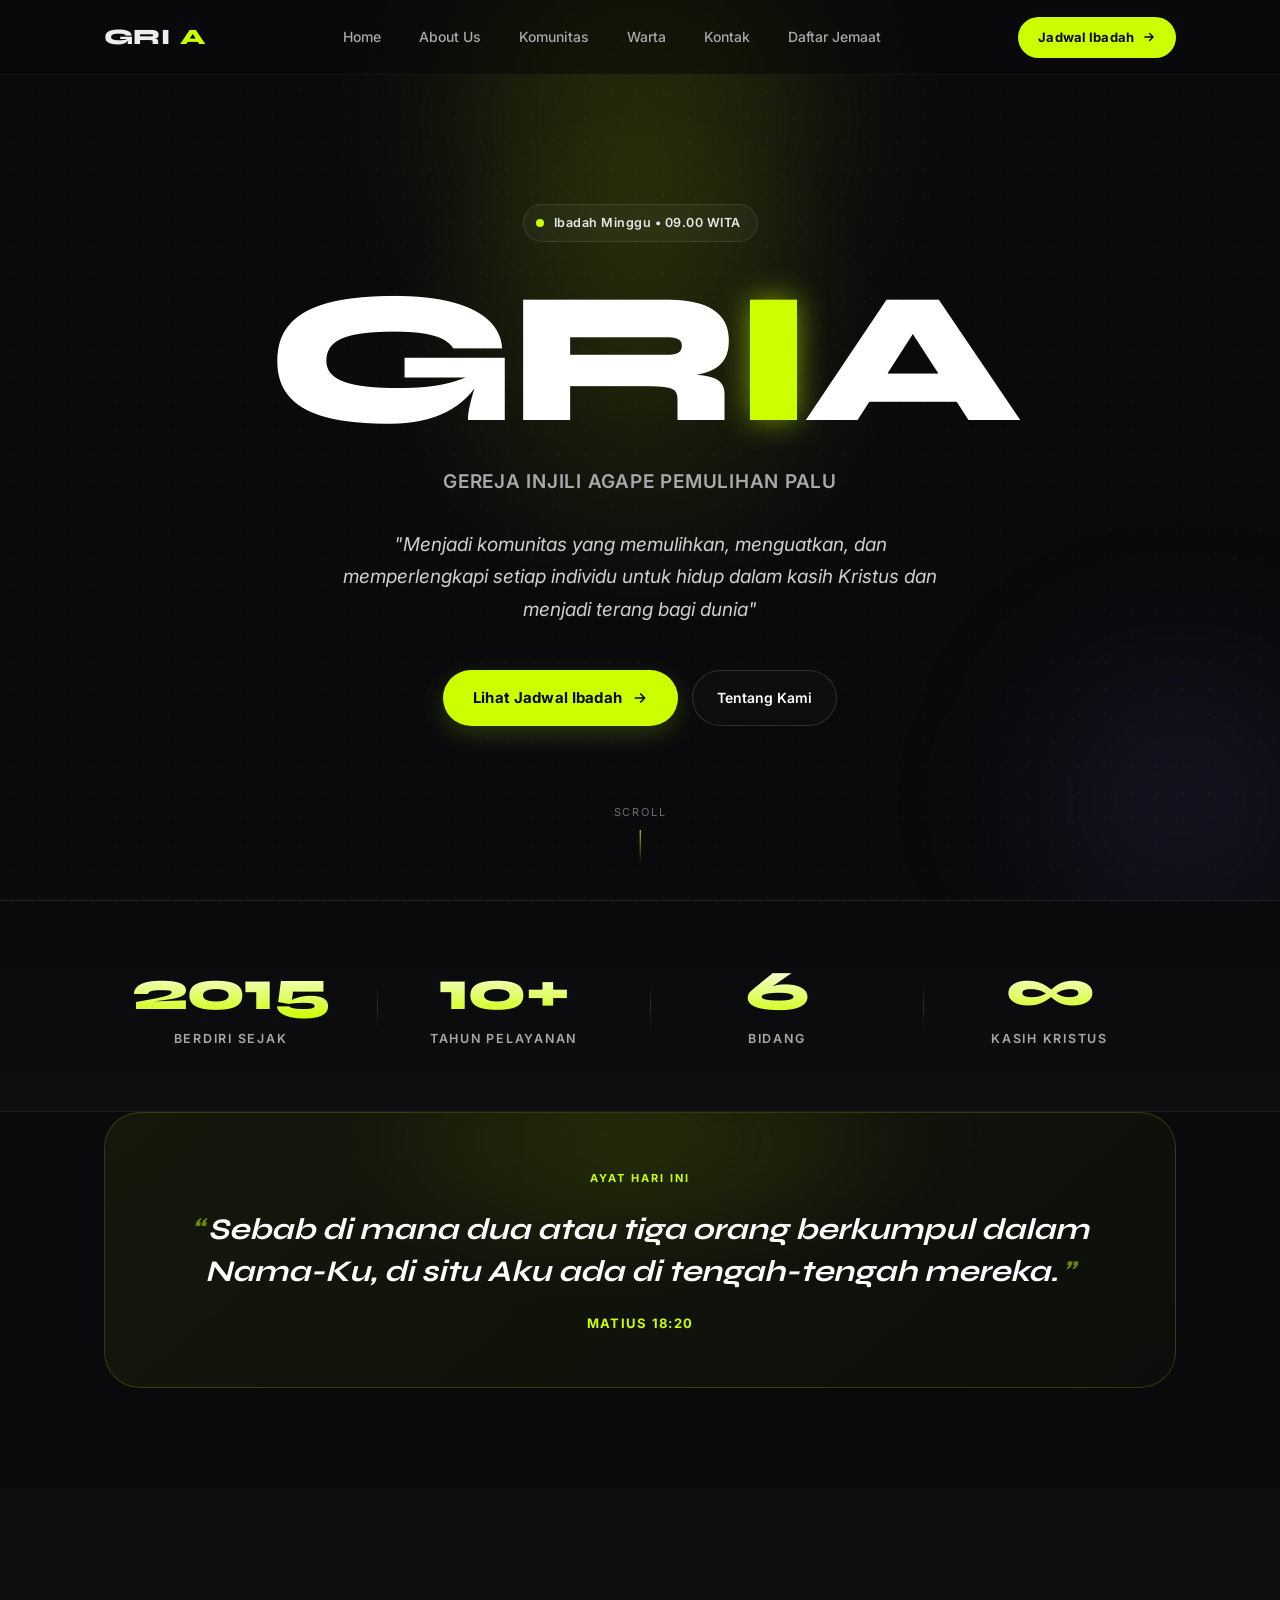
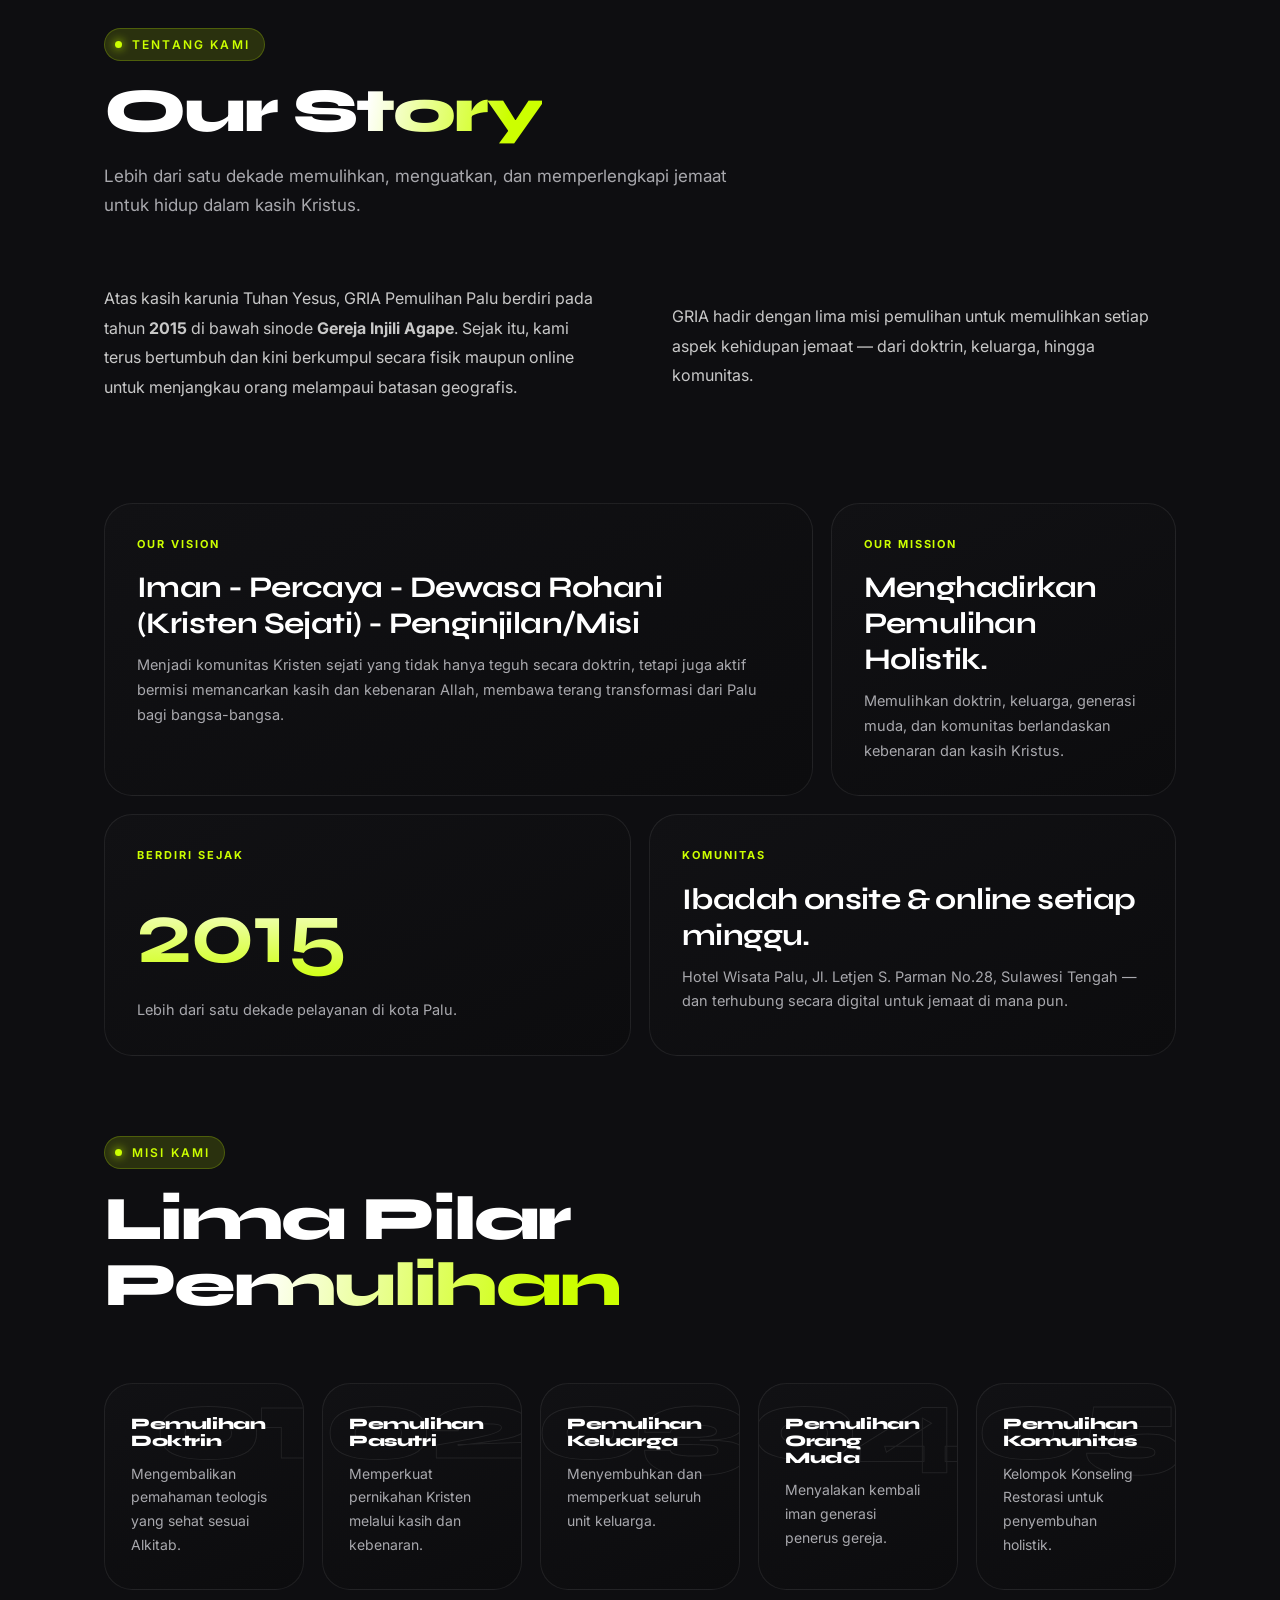
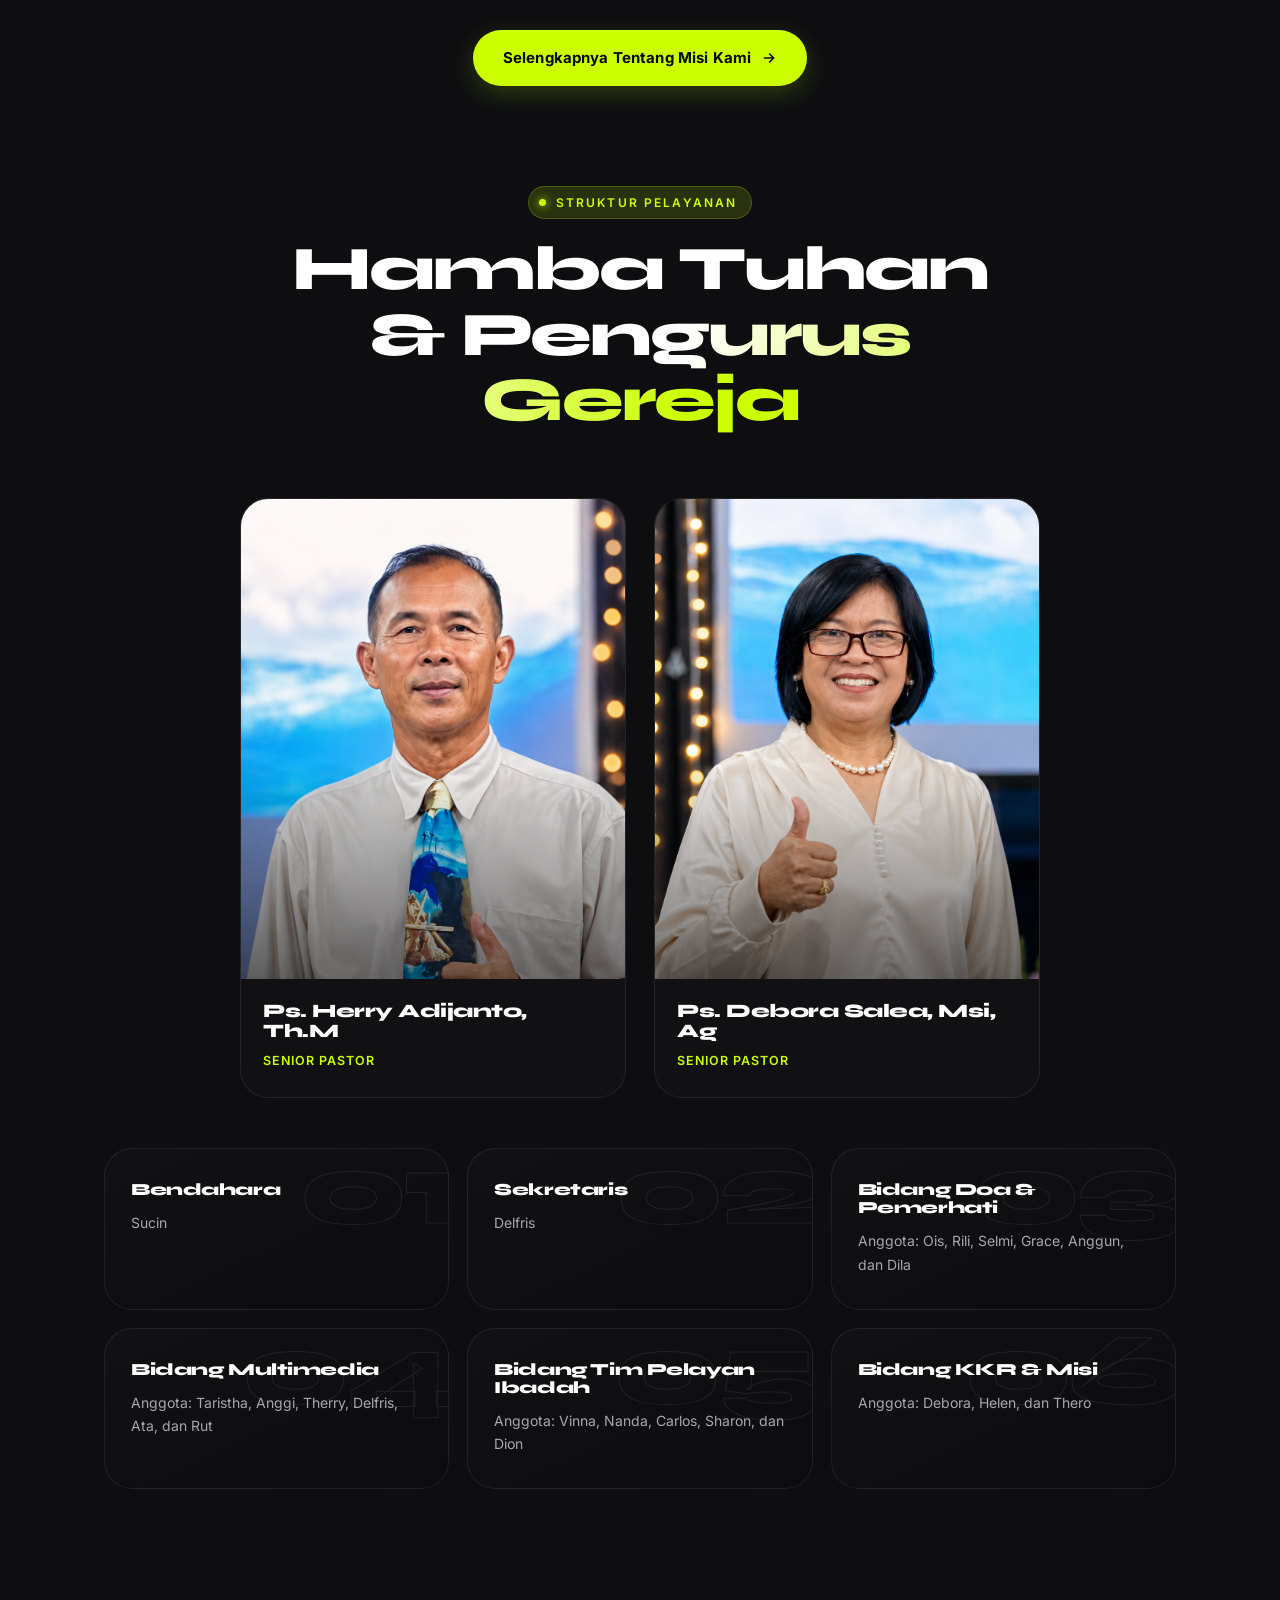
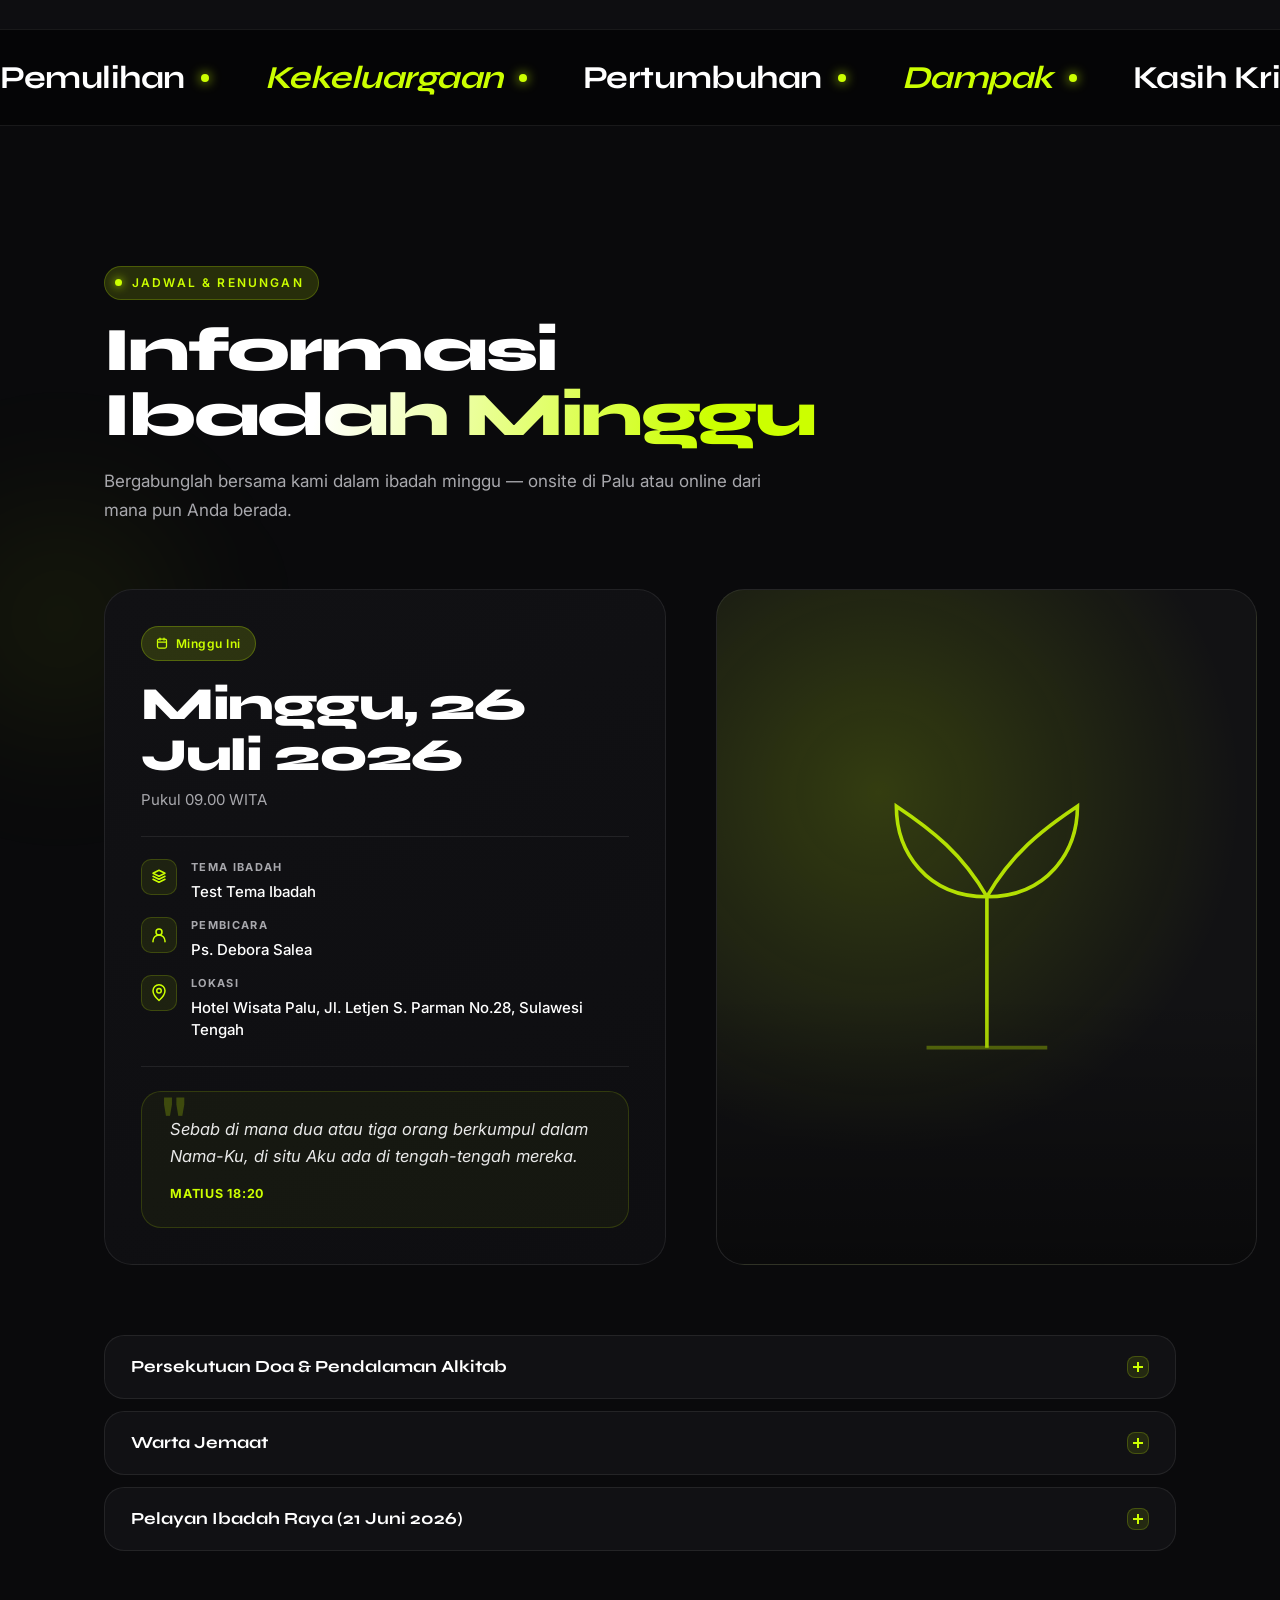
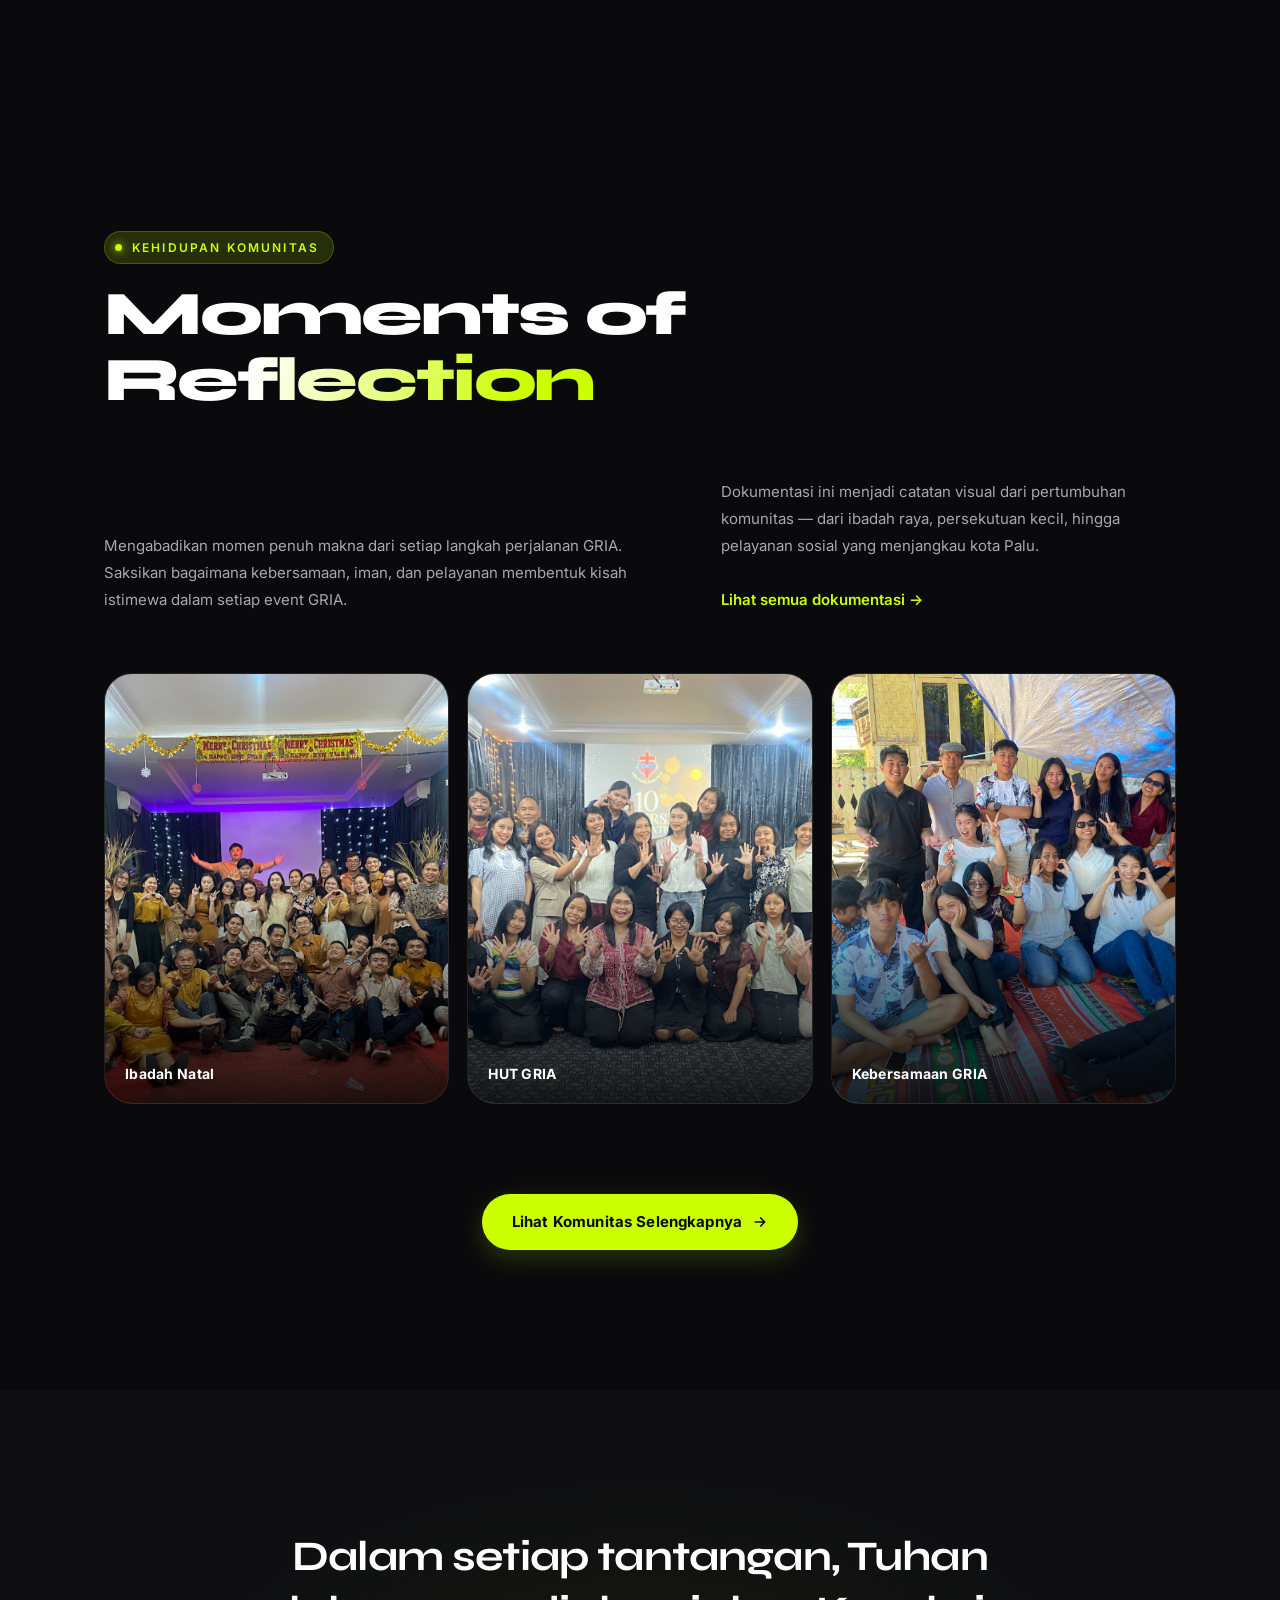
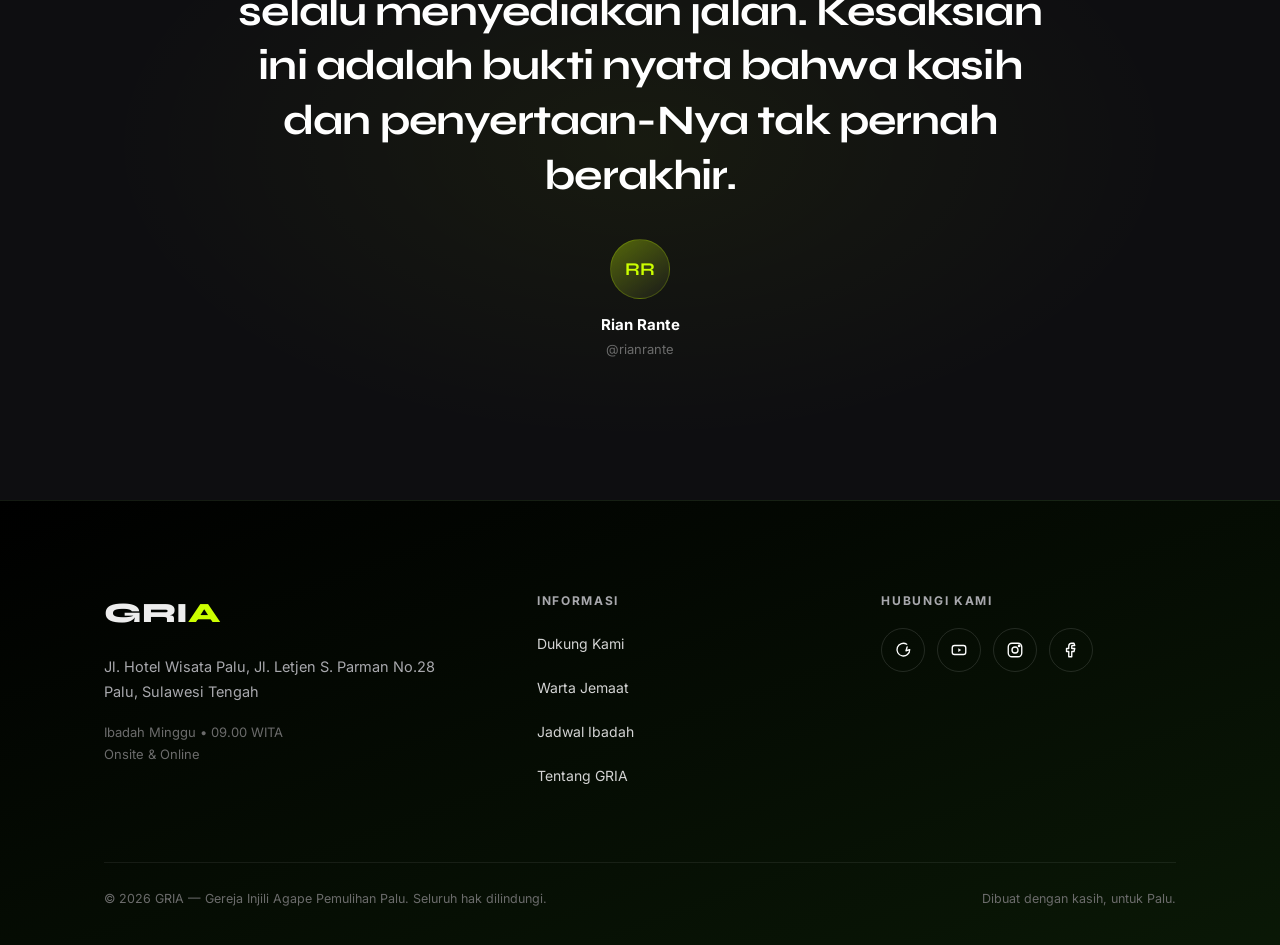
==== commit 6d805485: "Auto-update warta.html & index.html dari Google Sheet (termasuk ulang tahun)" ====
--- a/index.html
+++ b/index.html
@@ -287,7 +287,7 @@
           <svg width="12" height="12" viewBox="0 0 24 24" fill="none" stroke="currentColor" stroke-width="2.5" stroke-linecap="round" stroke-linejoin="round" aria-hidden="true"><rect x="3" y="4" width="18" height="18" rx="3"/><path d="M3 10h18M8 2v4M16 2v4"/></svg>
           Minggu Ini
         </span>
-        <p class="worship-date"><!-- IBADAH_TANGGAL -->Minggu, 29 Juni 2026<!-- /IBADAH_TANGGAL --></p>
+        <p class="worship-date"><!-- IBADAH_TANGGAL -->Minggu, 26 Juli 2026<!-- /IBADAH_TANGGAL --></p>
         <p class="worship-time">Pukul 09.00 WITA</p>
 
         <div class="worship-meta">
@@ -306,7 +306,7 @@
             </div>
             <div class="meta-content">
               <div class="meta-label">Pembicara</div>
-              <div class="meta-value"><!-- IBADAH_PEMBICARA -->Ps. Herry Adijanto, Th.M<!-- /IBADAH_PEMBICARA --></div>
+              <div class="meta-value"><!-- IBADAH_PEMBICARA -->Ps. Debora Salea<!-- /IBADAH_PEMBICARA --></div>
             </div>
           </div>
           <div class="worship-meta-row">
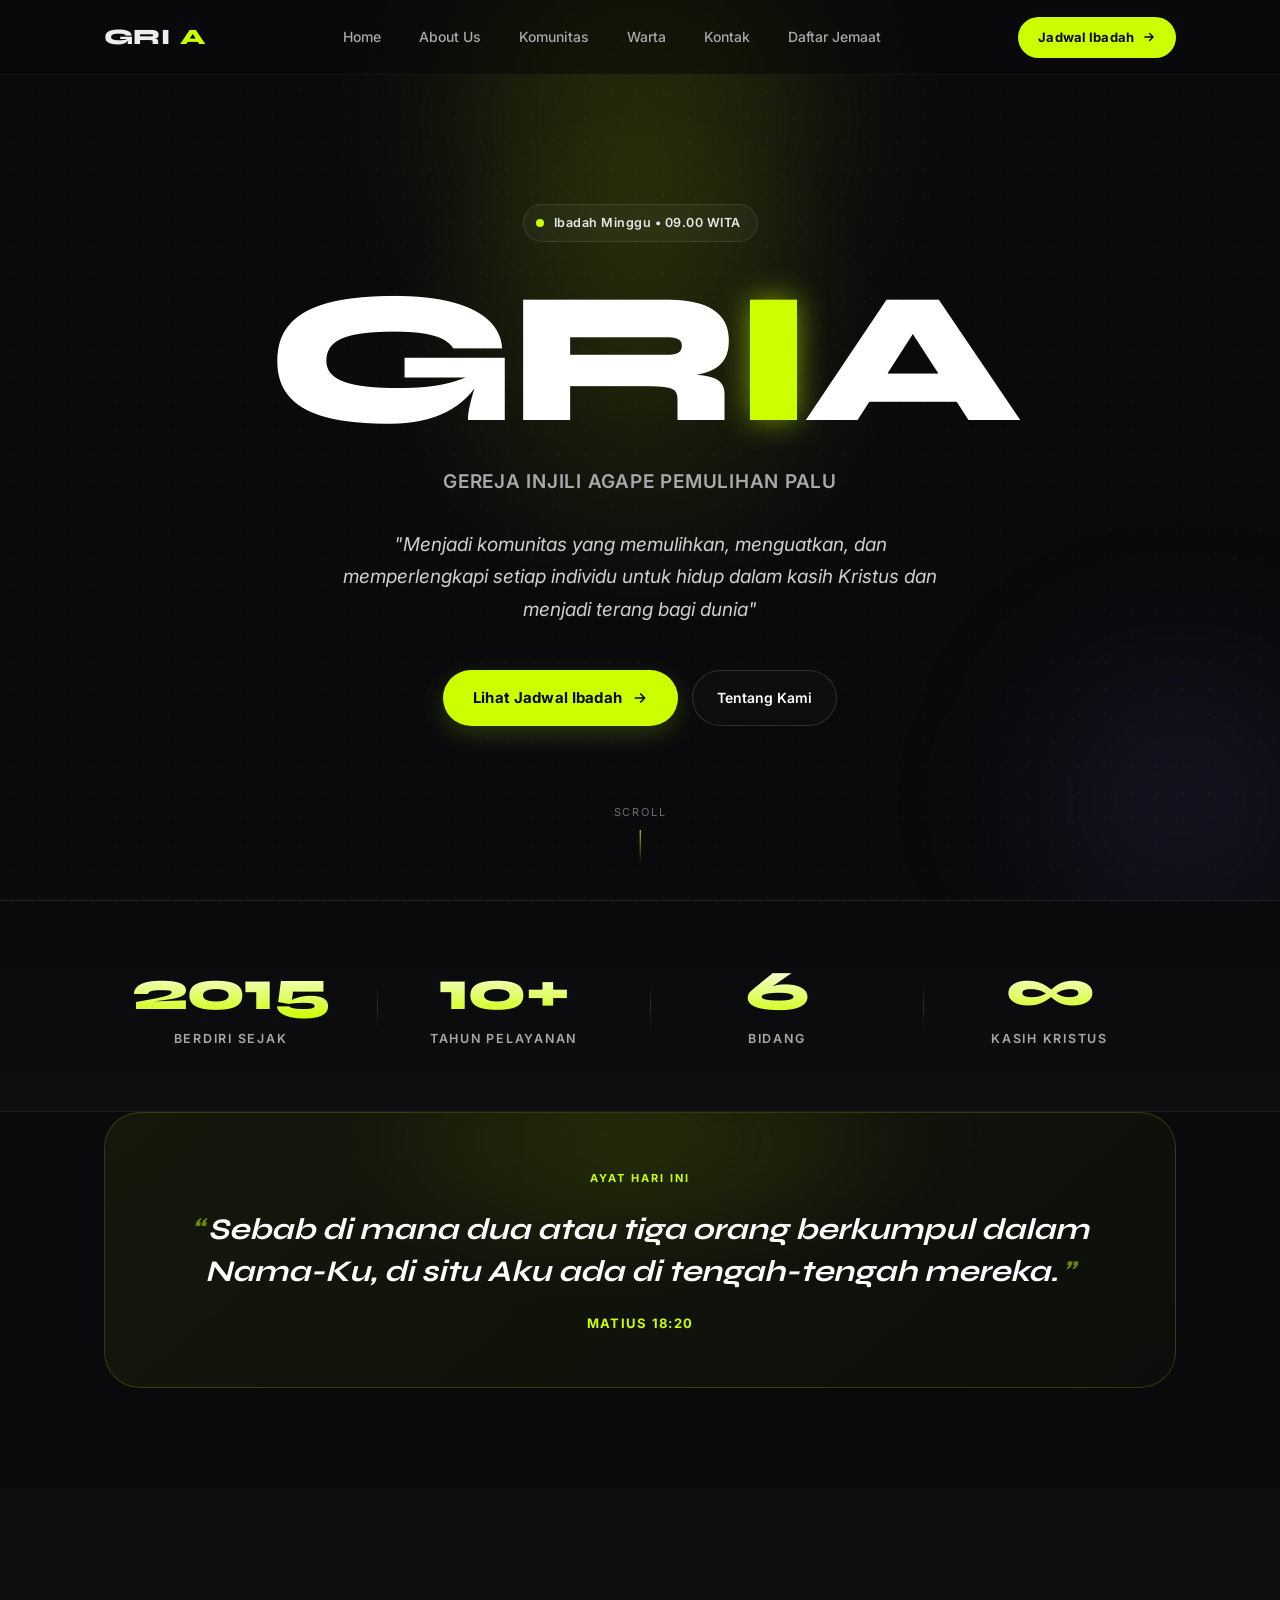
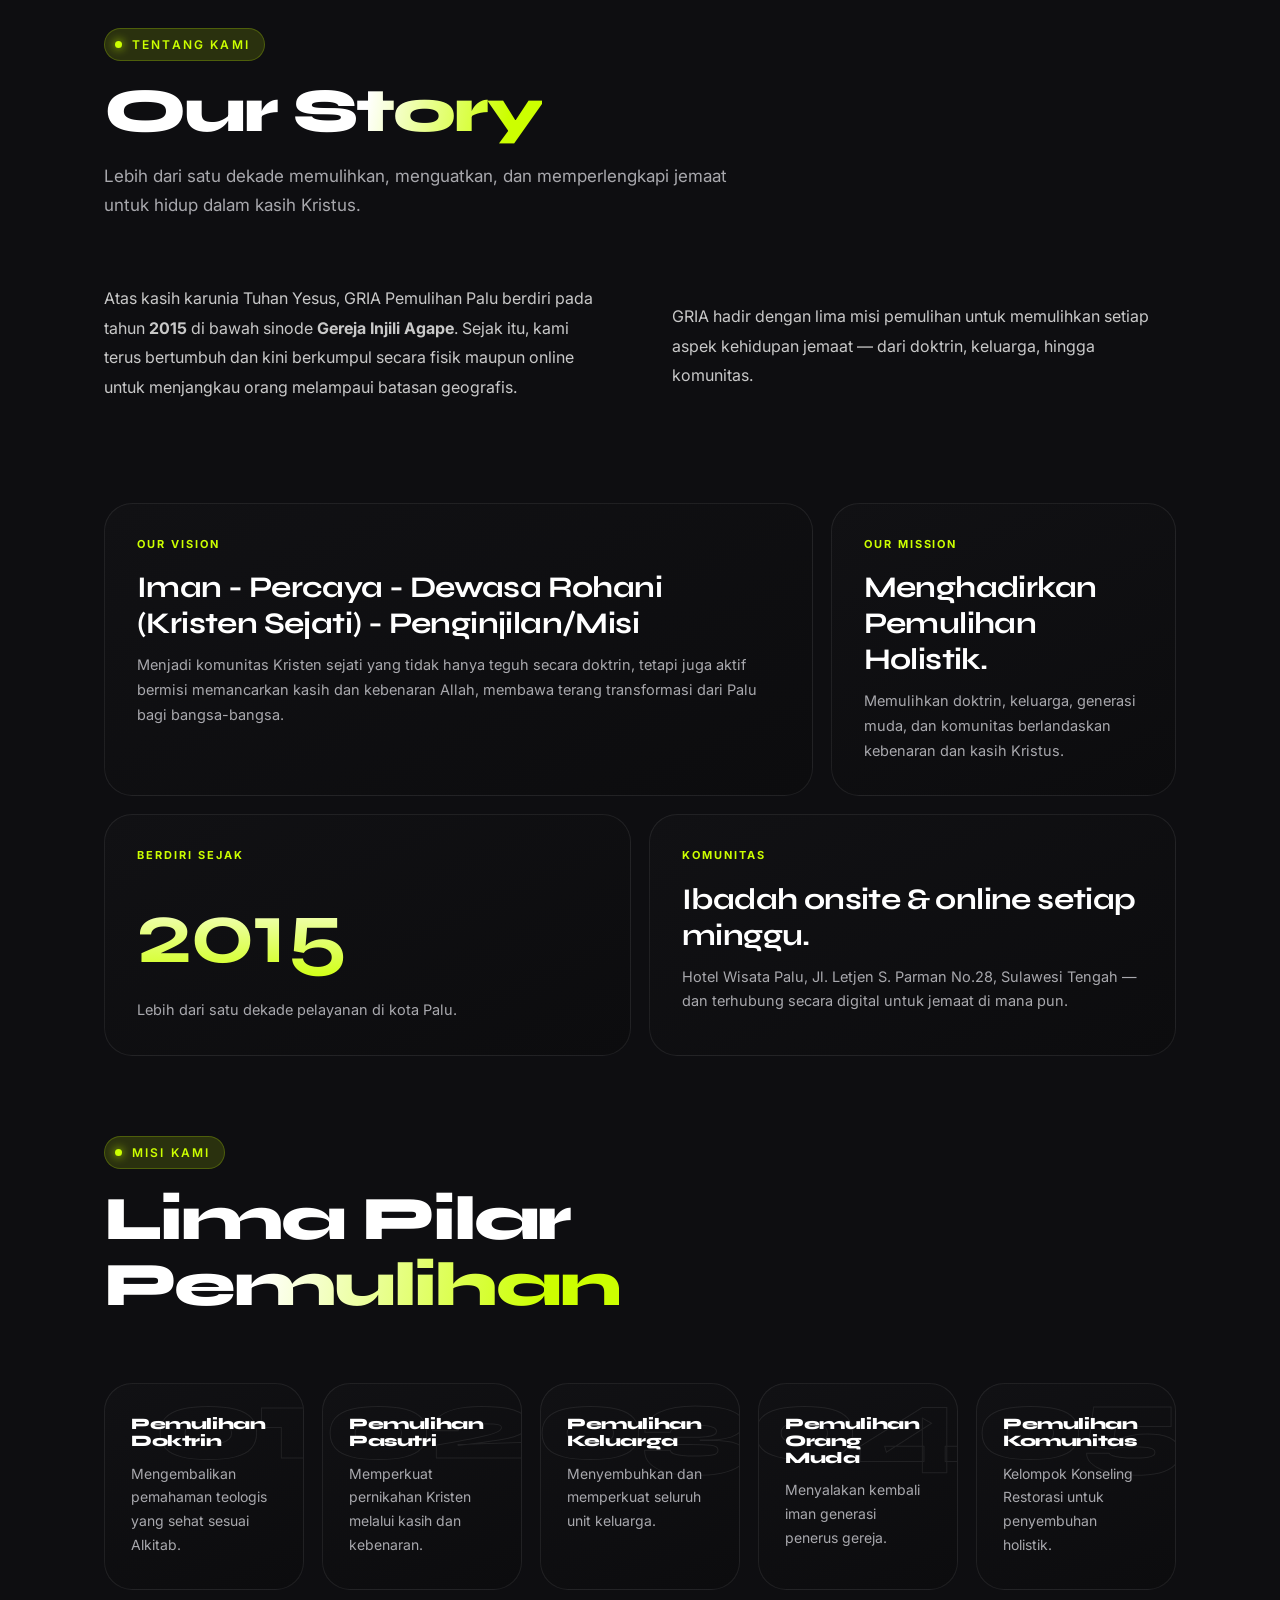
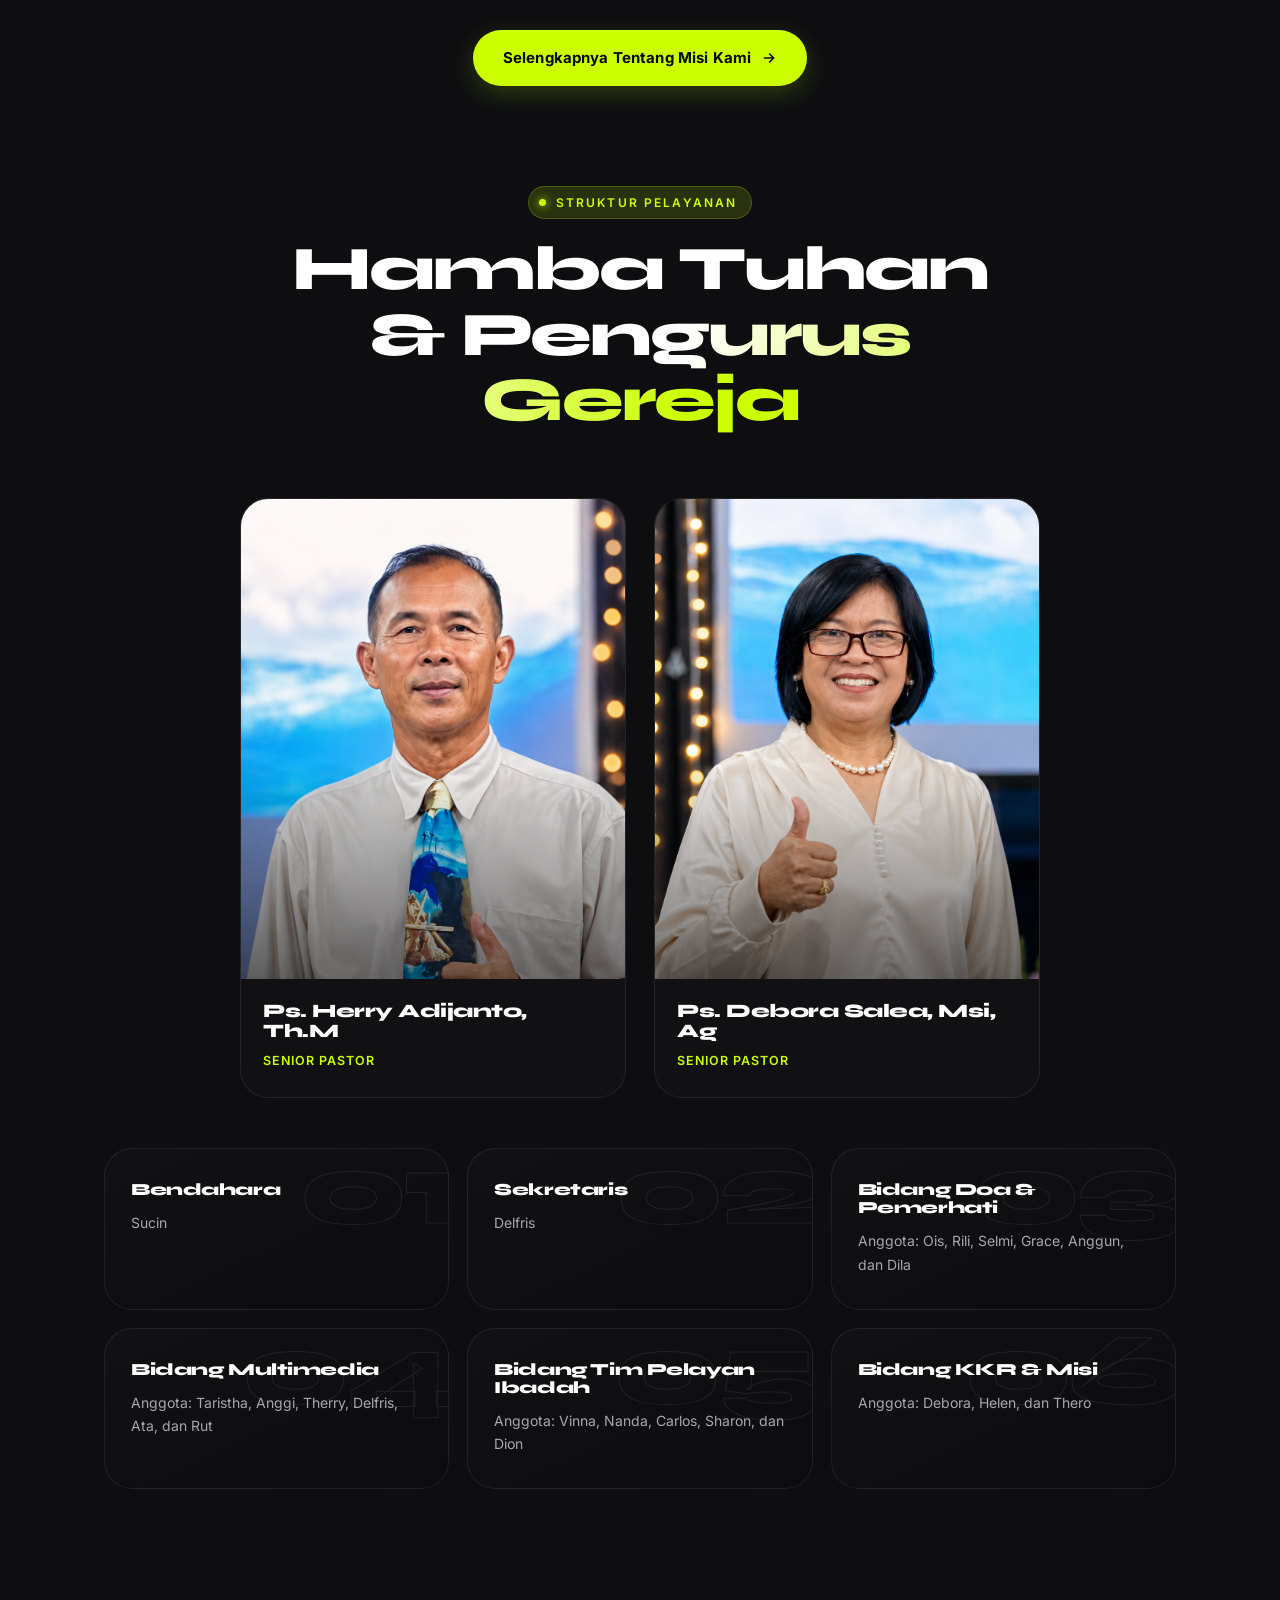
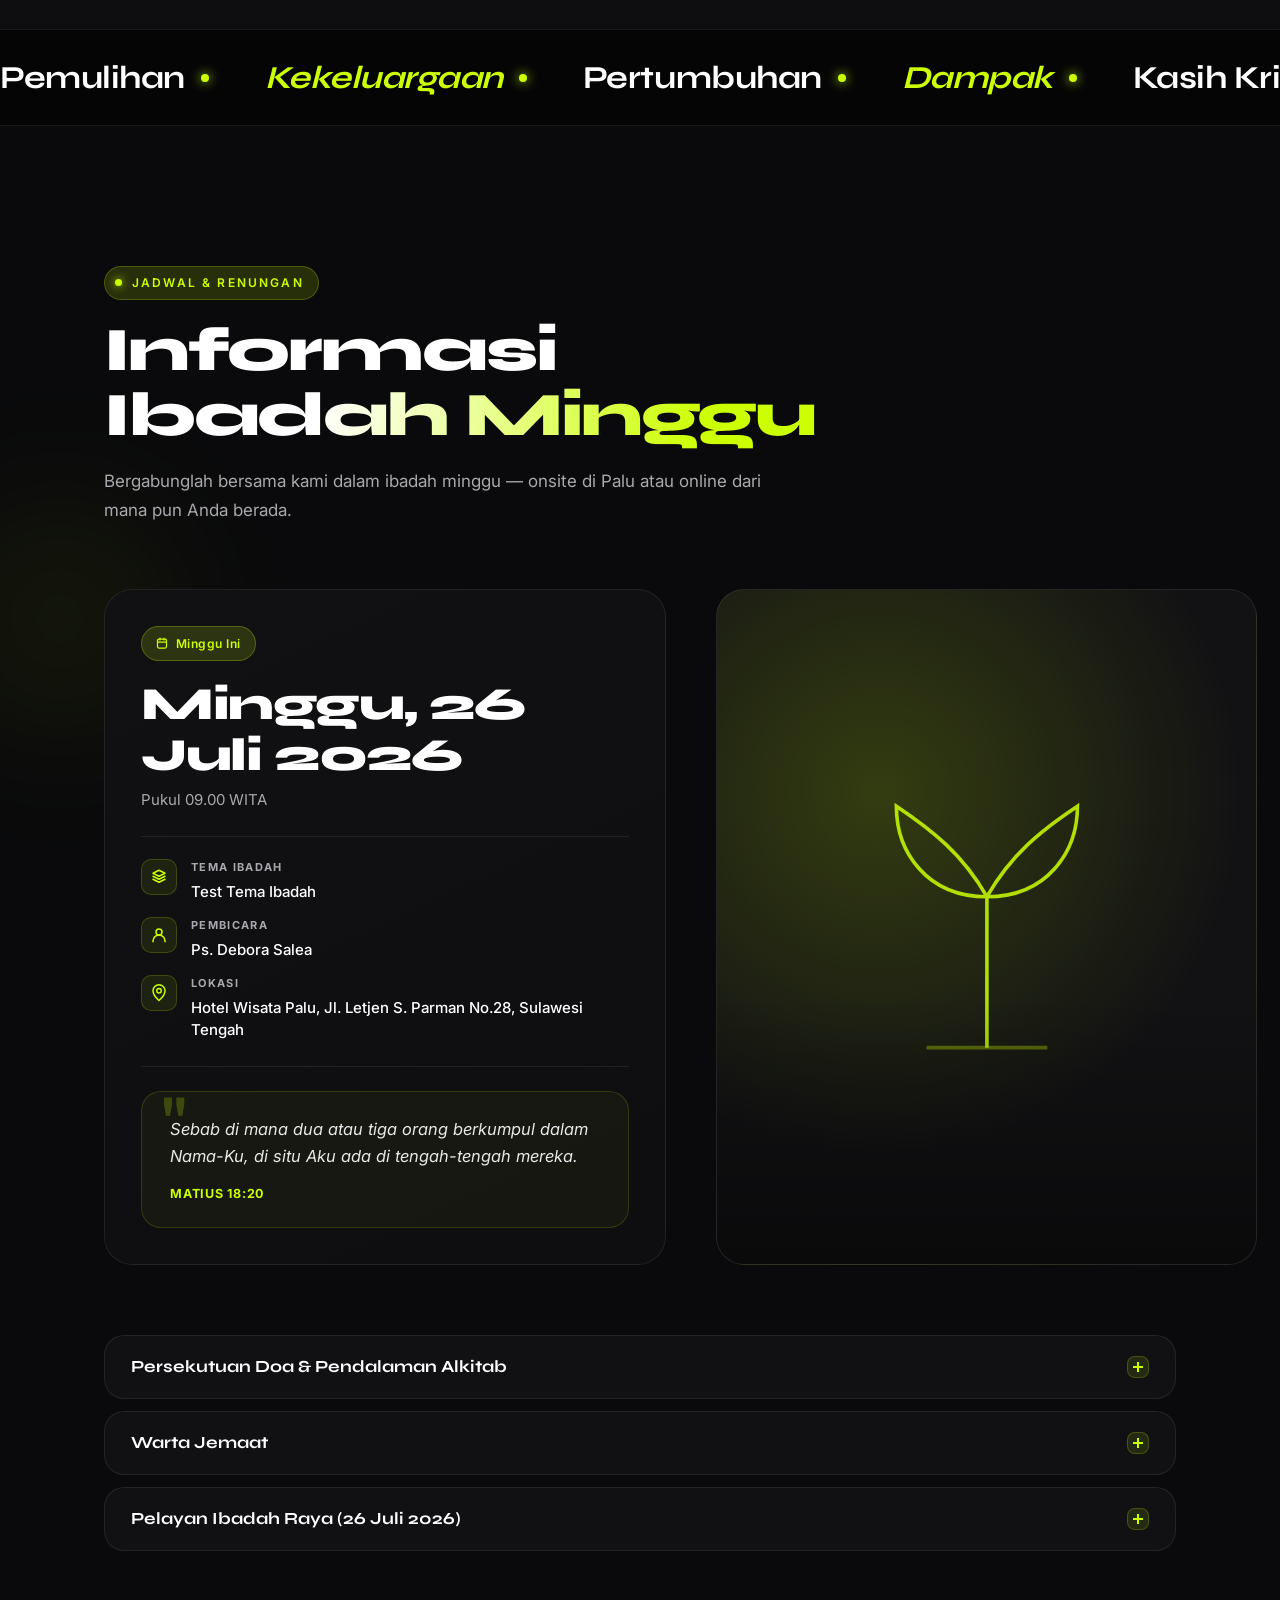
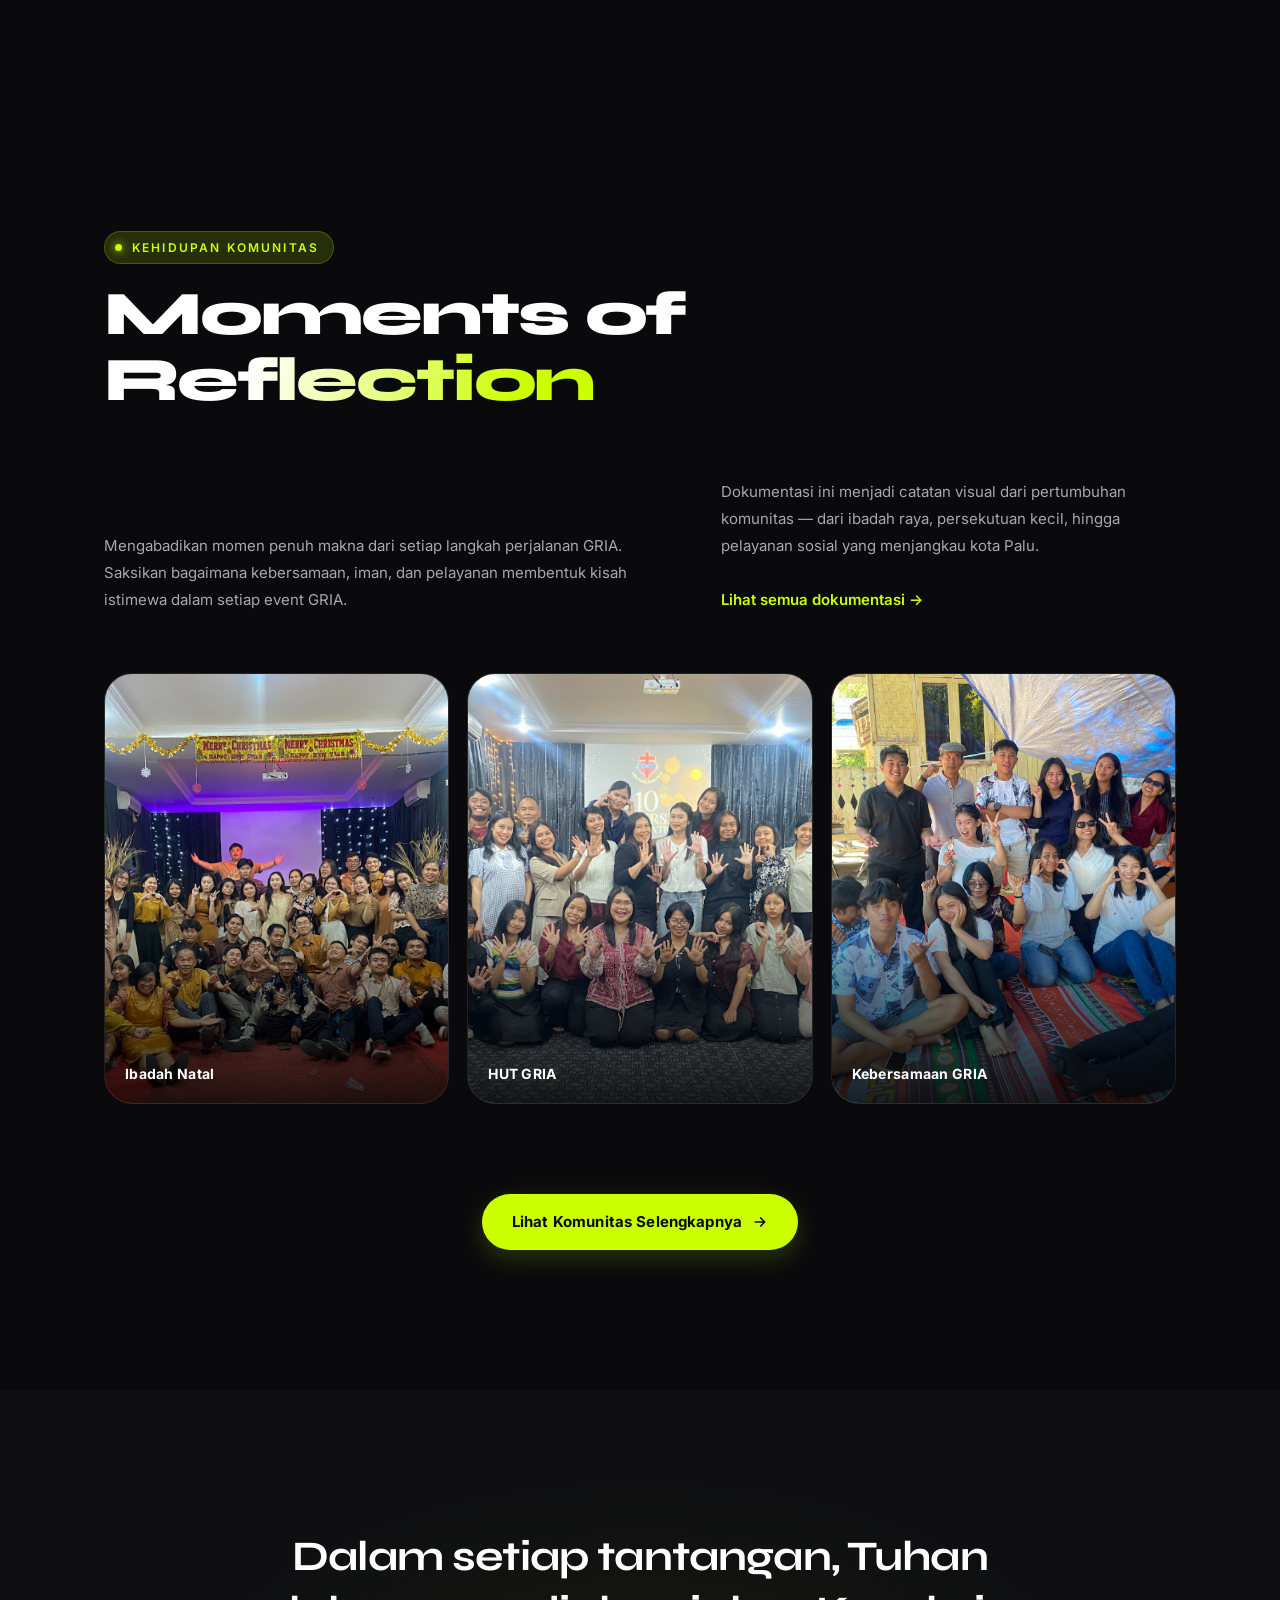
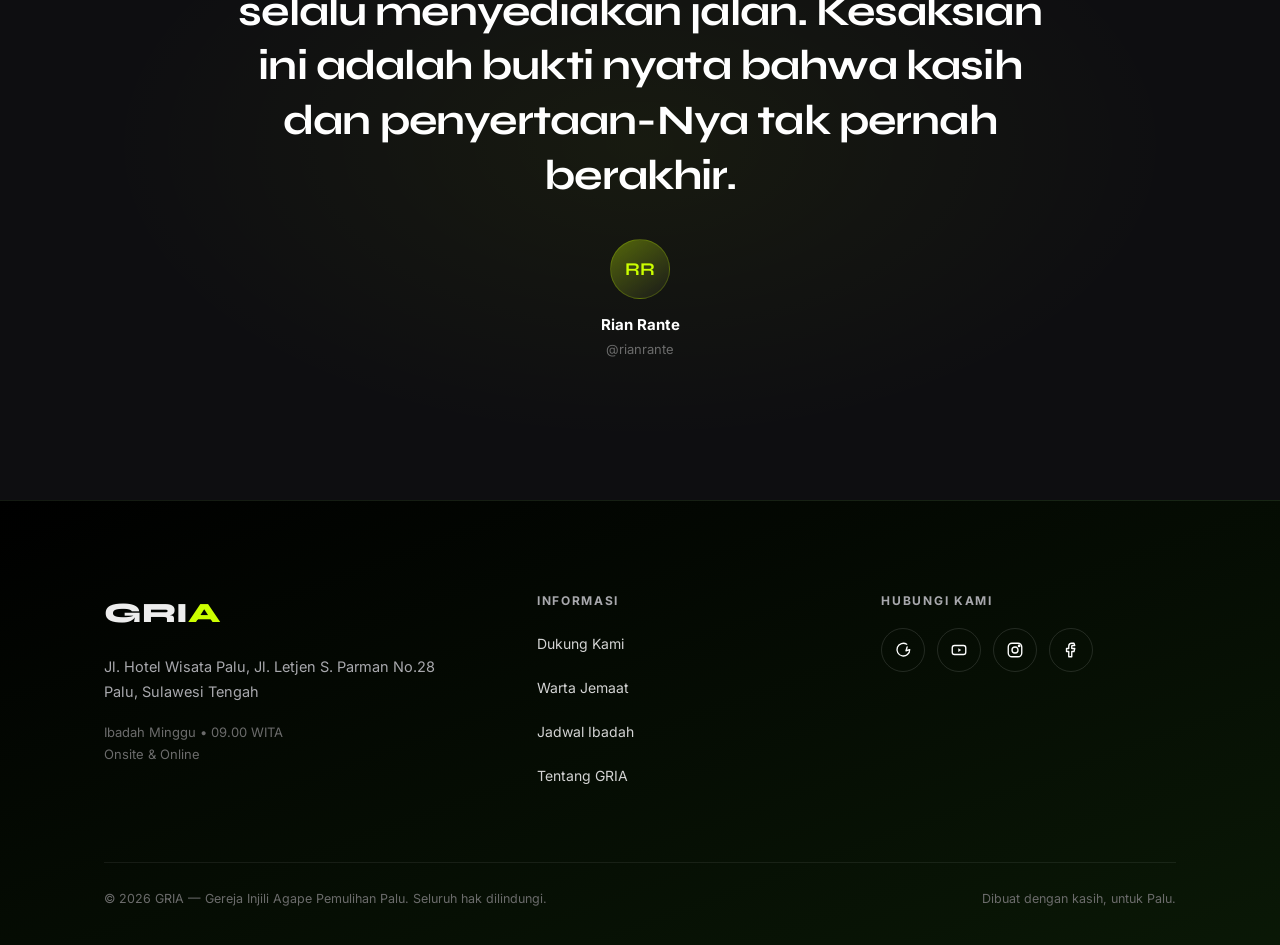
==== commit 4e82339c: "Auto-update warta.html & index.html dari Google Sheet (termasuk ulang tahun)" ====
--- a/index.html
+++ b/index.html
@@ -359,21 +359,23 @@
         </div>
       </div>
 
+      <!-- PELAYAN_IBADAH:START -->
       <div class="accordion-item">
-        <button class="accordion-trigger" aria-expanded="false">Pelayan Ibadah Raya (21 Juni 2026) <span class="plus" aria-hidden="true"></span></button>
+        <button class="accordion-trigger" aria-expanded="false">Pelayan Ibadah Raya (26 Juli 2026) <span class="plus" aria-hidden="true"></span></button>
         <div class="accordion-panel">
           <div class="accordion-panel-inner">
             <ul class="serv-list">
-              <li><b>Khotbah</b><span>Ps. Herry Adijanto</span></li>
-              <li><b>Liturgos</b><span>Tim Liturgi</span></li>
-              <li><b>Operator LCD</b><span>Tim Multimedia</span></li>
-              <li><b>Singers</b><span>Tim Pujian</span></li>
-              <li><b>Doa Syafaat</b><span>Tim Doa</span></li>
-              <li><b>Usher &amp; Kolekan</b><span>Tim Usher</span></li>
+              <li><b>Khotbah</b><span>Ps. Debora Salea</span></li>
+              <li><b>Liturgos</b><span>Sist Sharon</span></li>
+              <li><b>Singers</b><span>Sist Anggun &amp; Sist Chintya</span></li>
+              <li><b>Operator LCD</b><span>Sist Tarista</span></li>
+              <li><b>Doa Syafaat</b><span>Sist Sucin</span></li>
+              <li><b>Usher &amp; Kolekan</b><span>Bro Therry</span></li>
             </ul>
           </div>
         </div>
       </div>
+      <!-- /PELAYAN_IBADAH -->
     </div>
   </div>
 </section>
